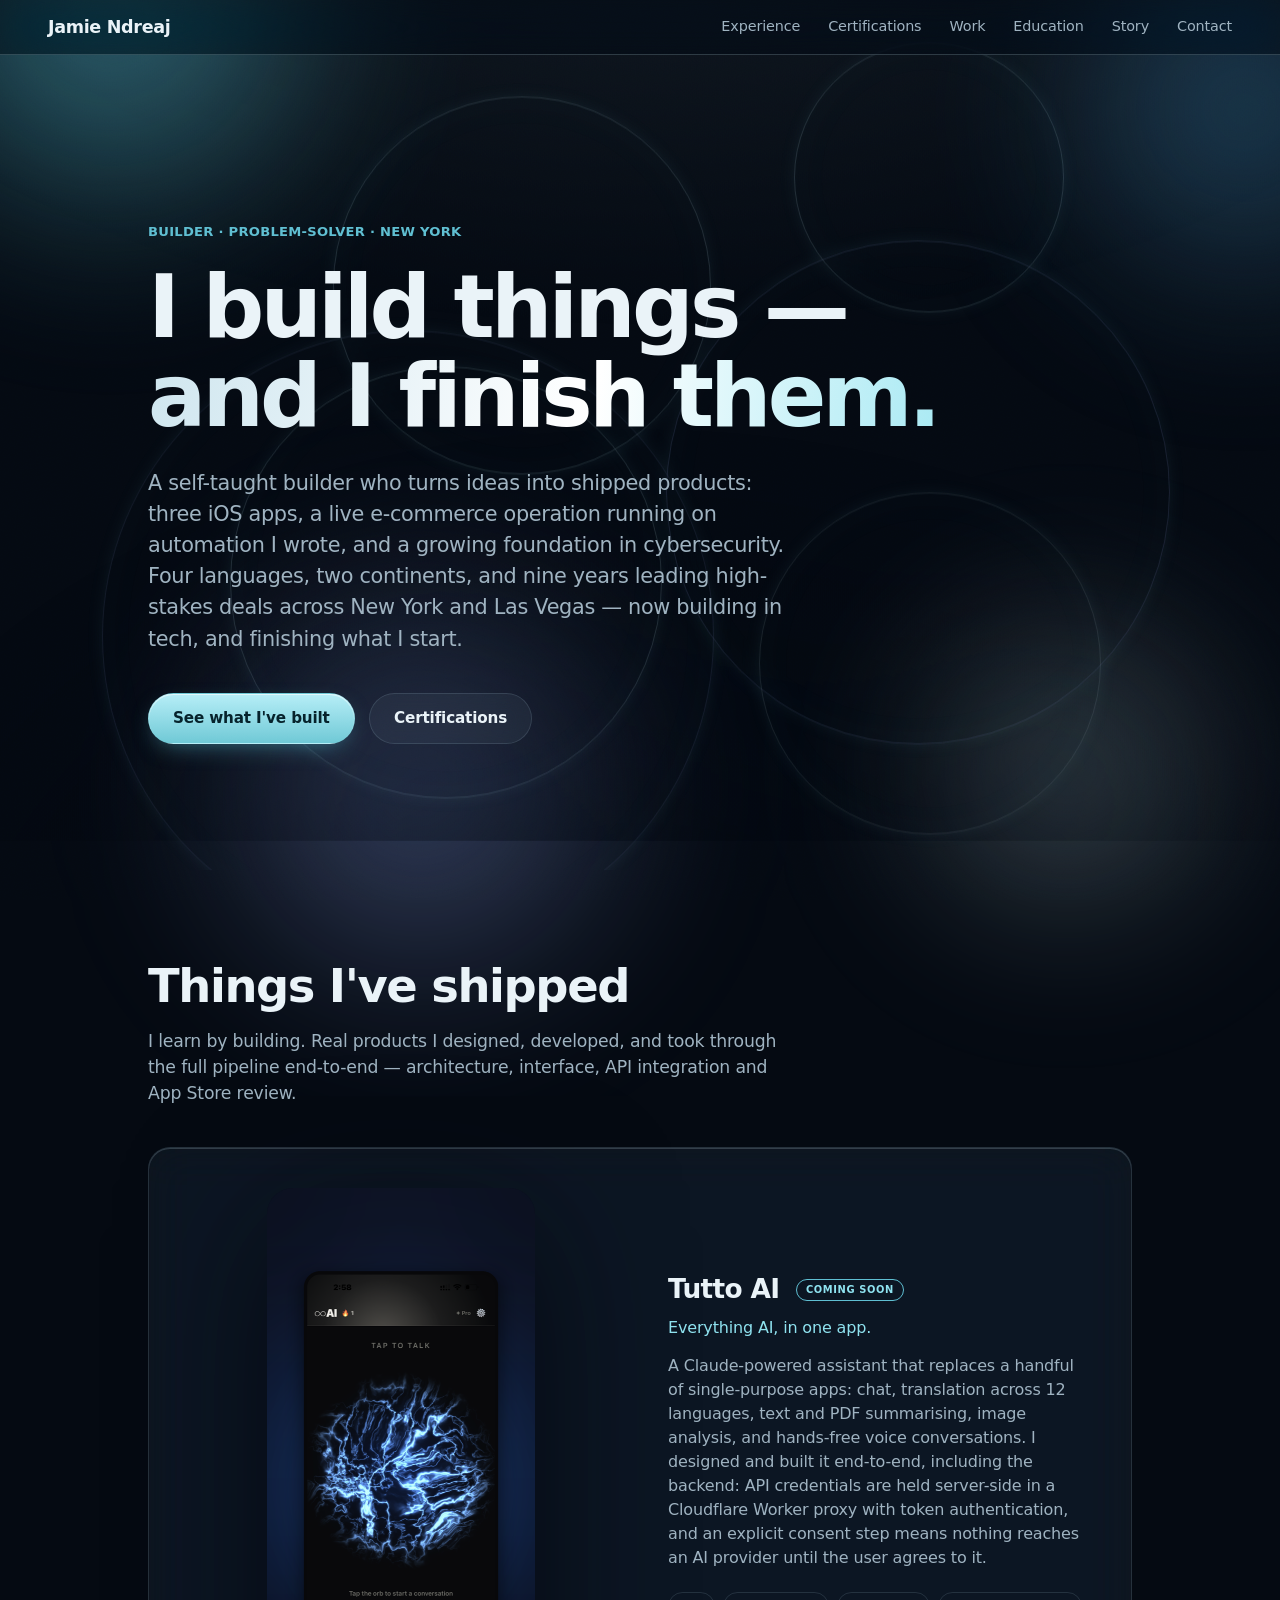
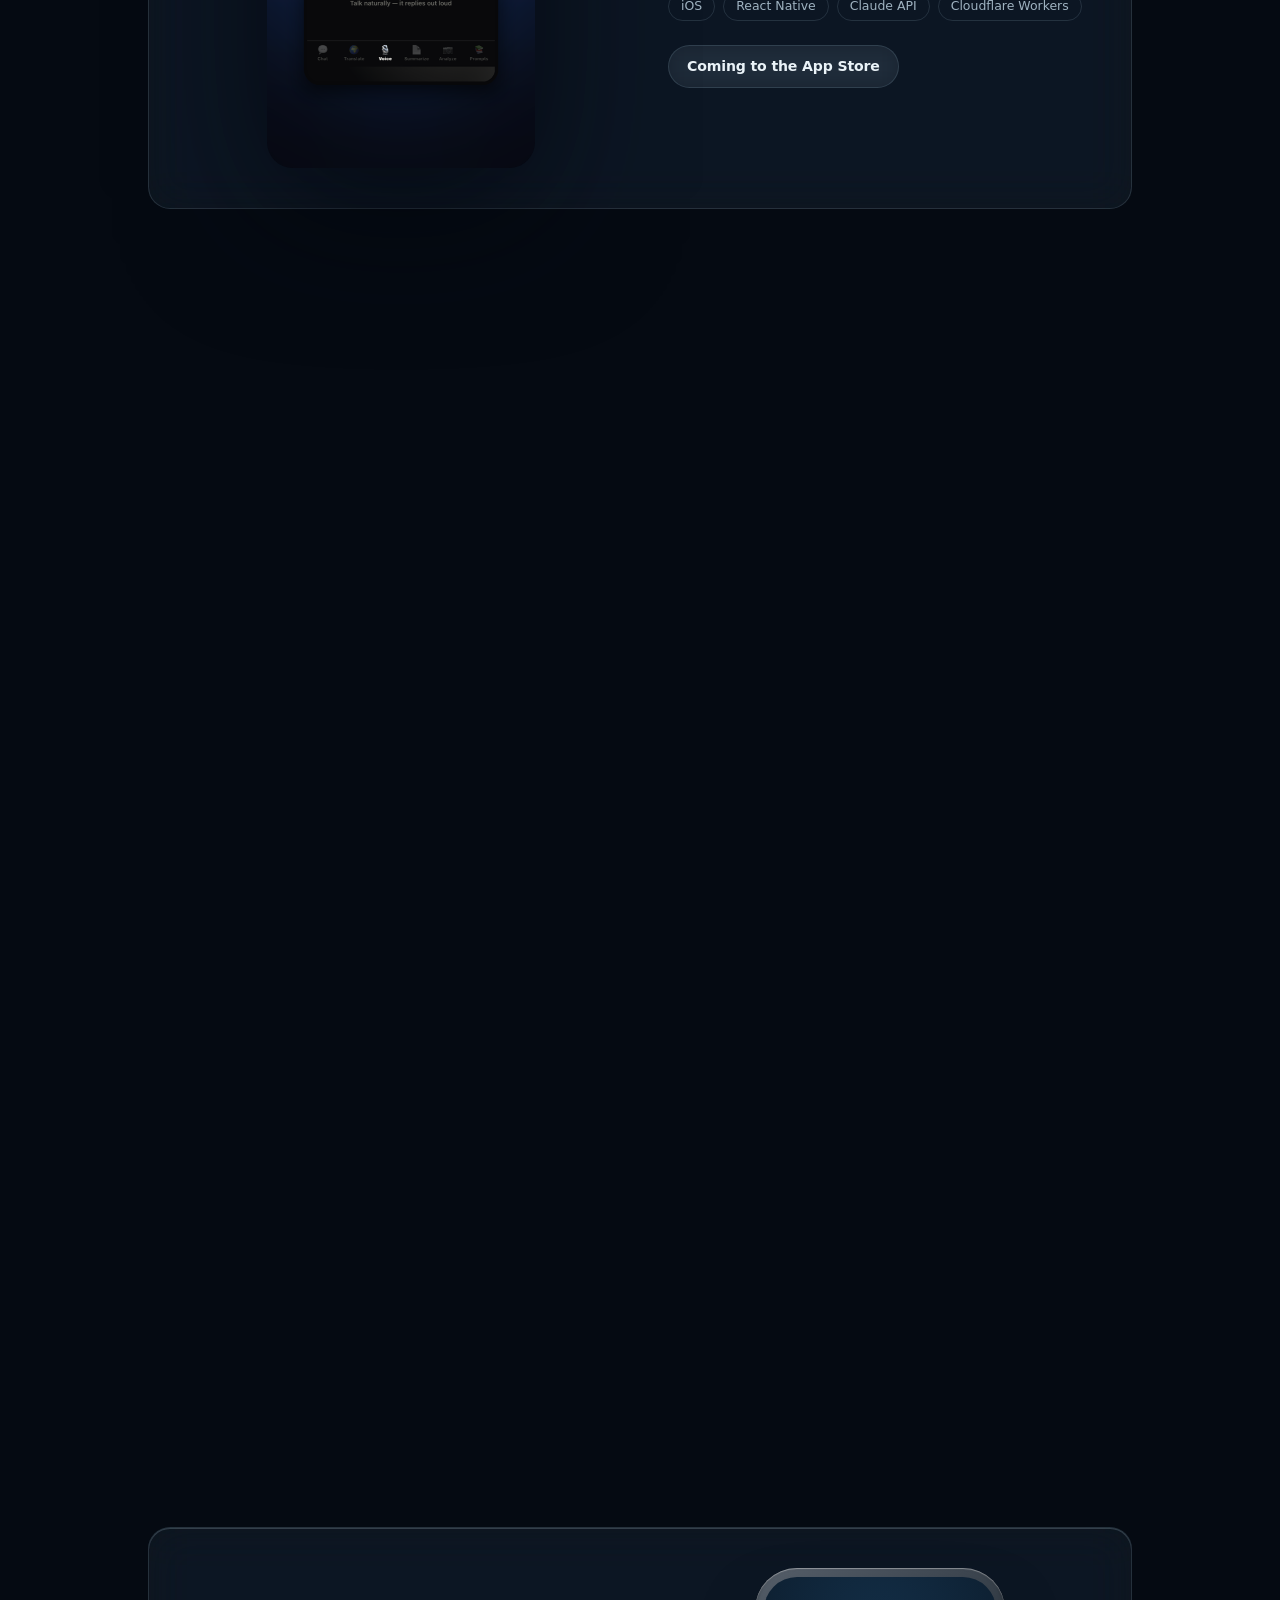
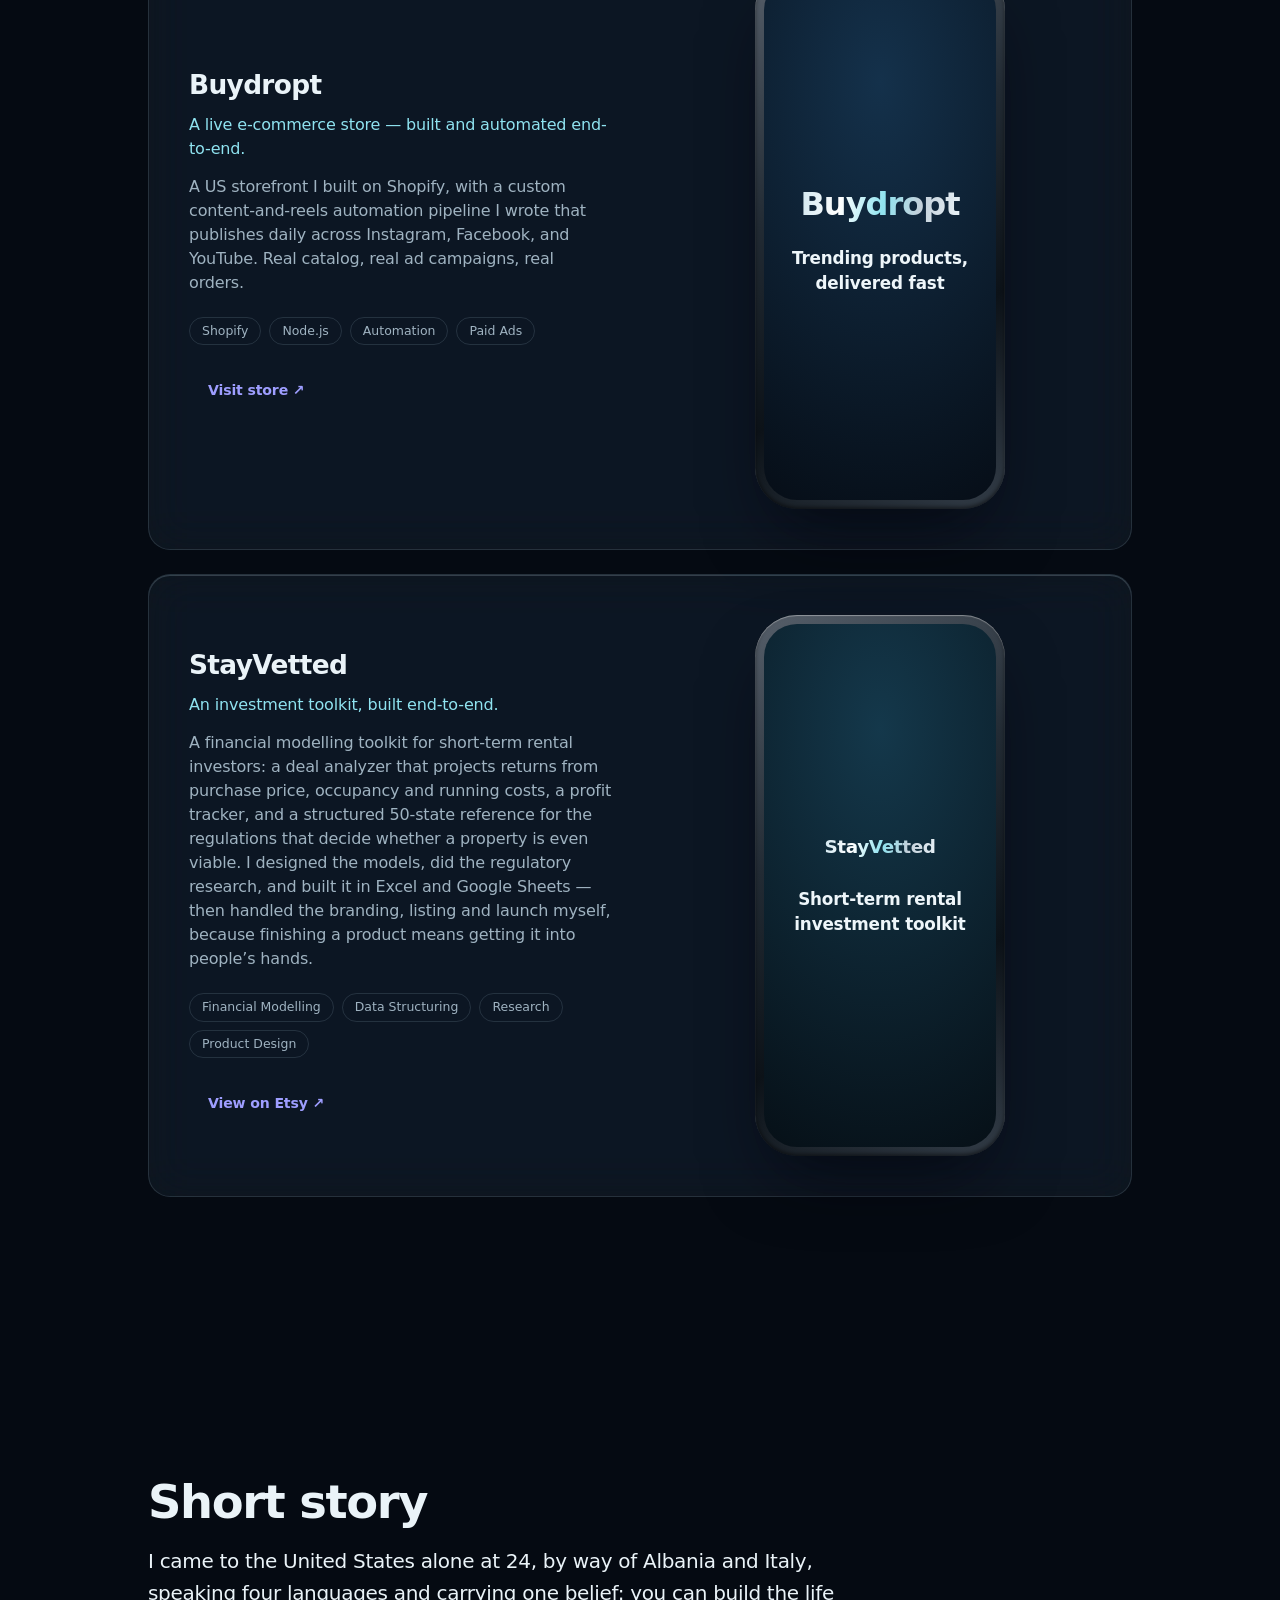
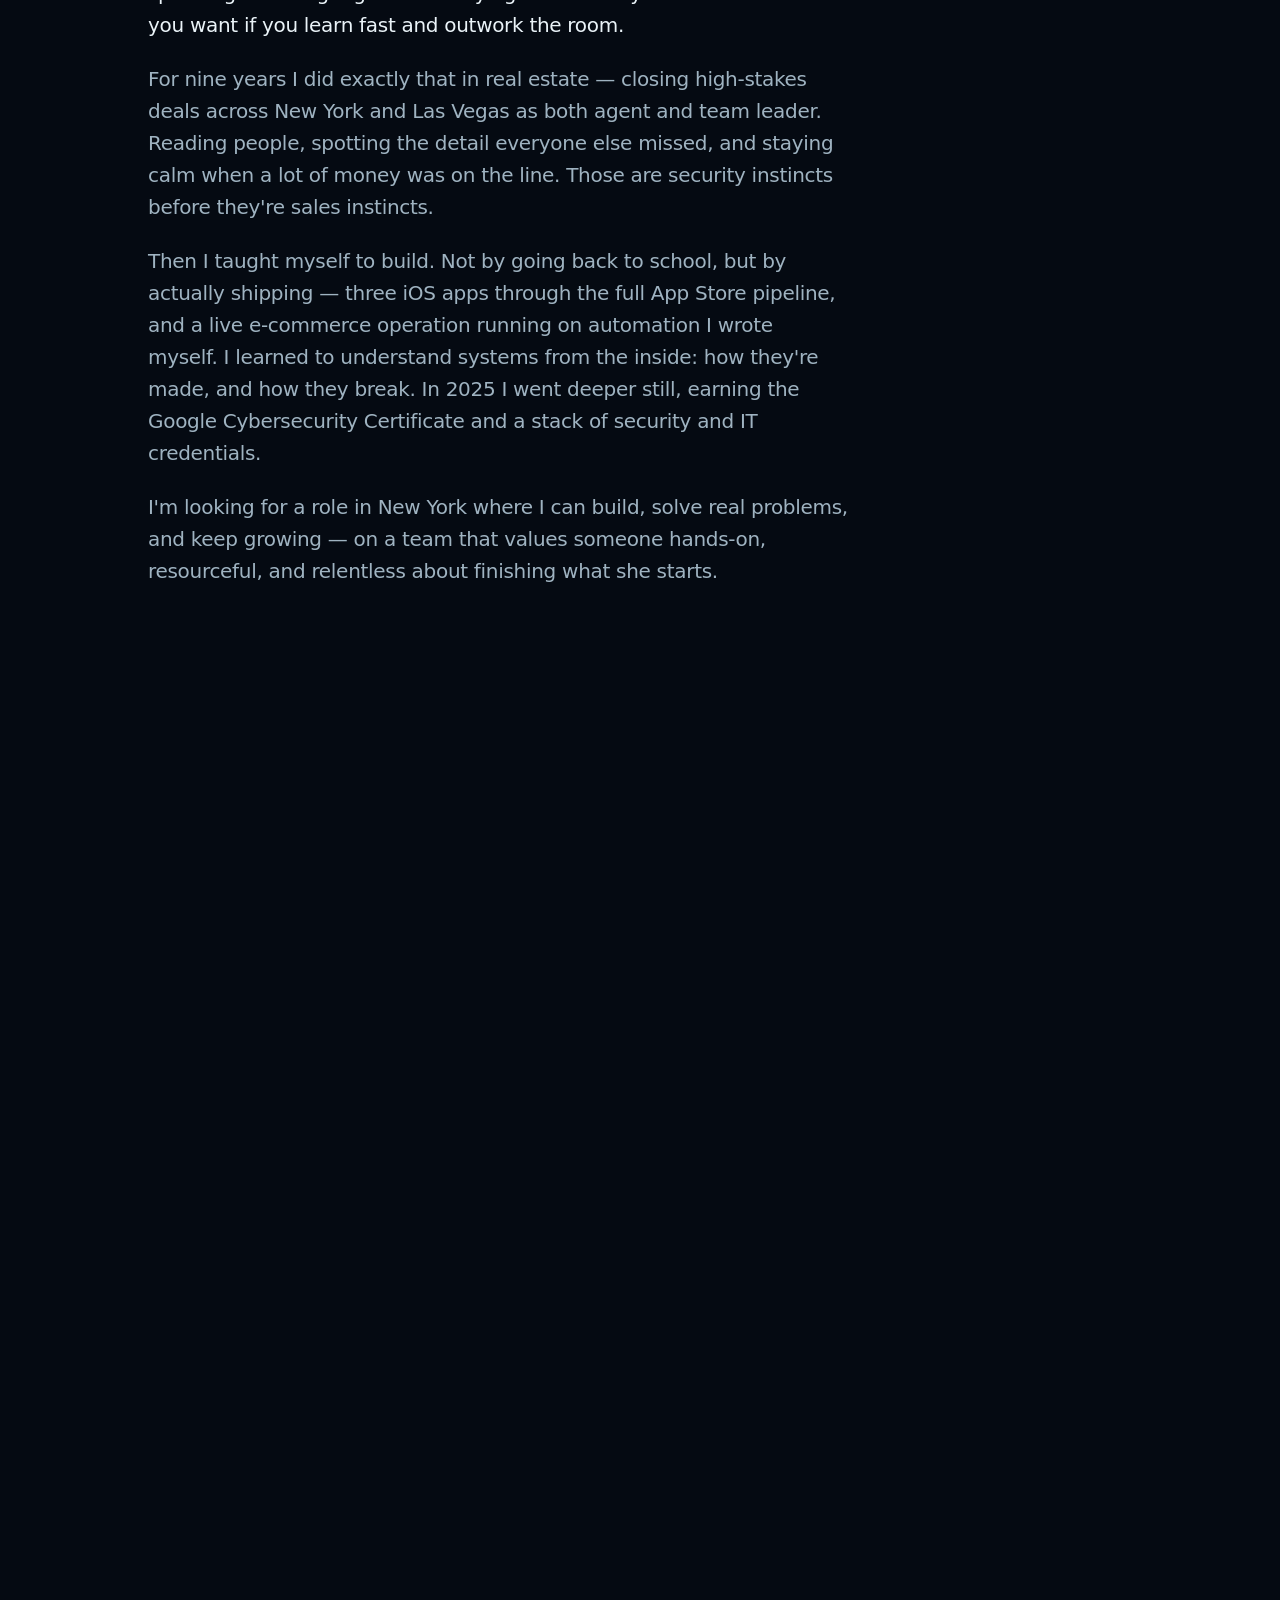
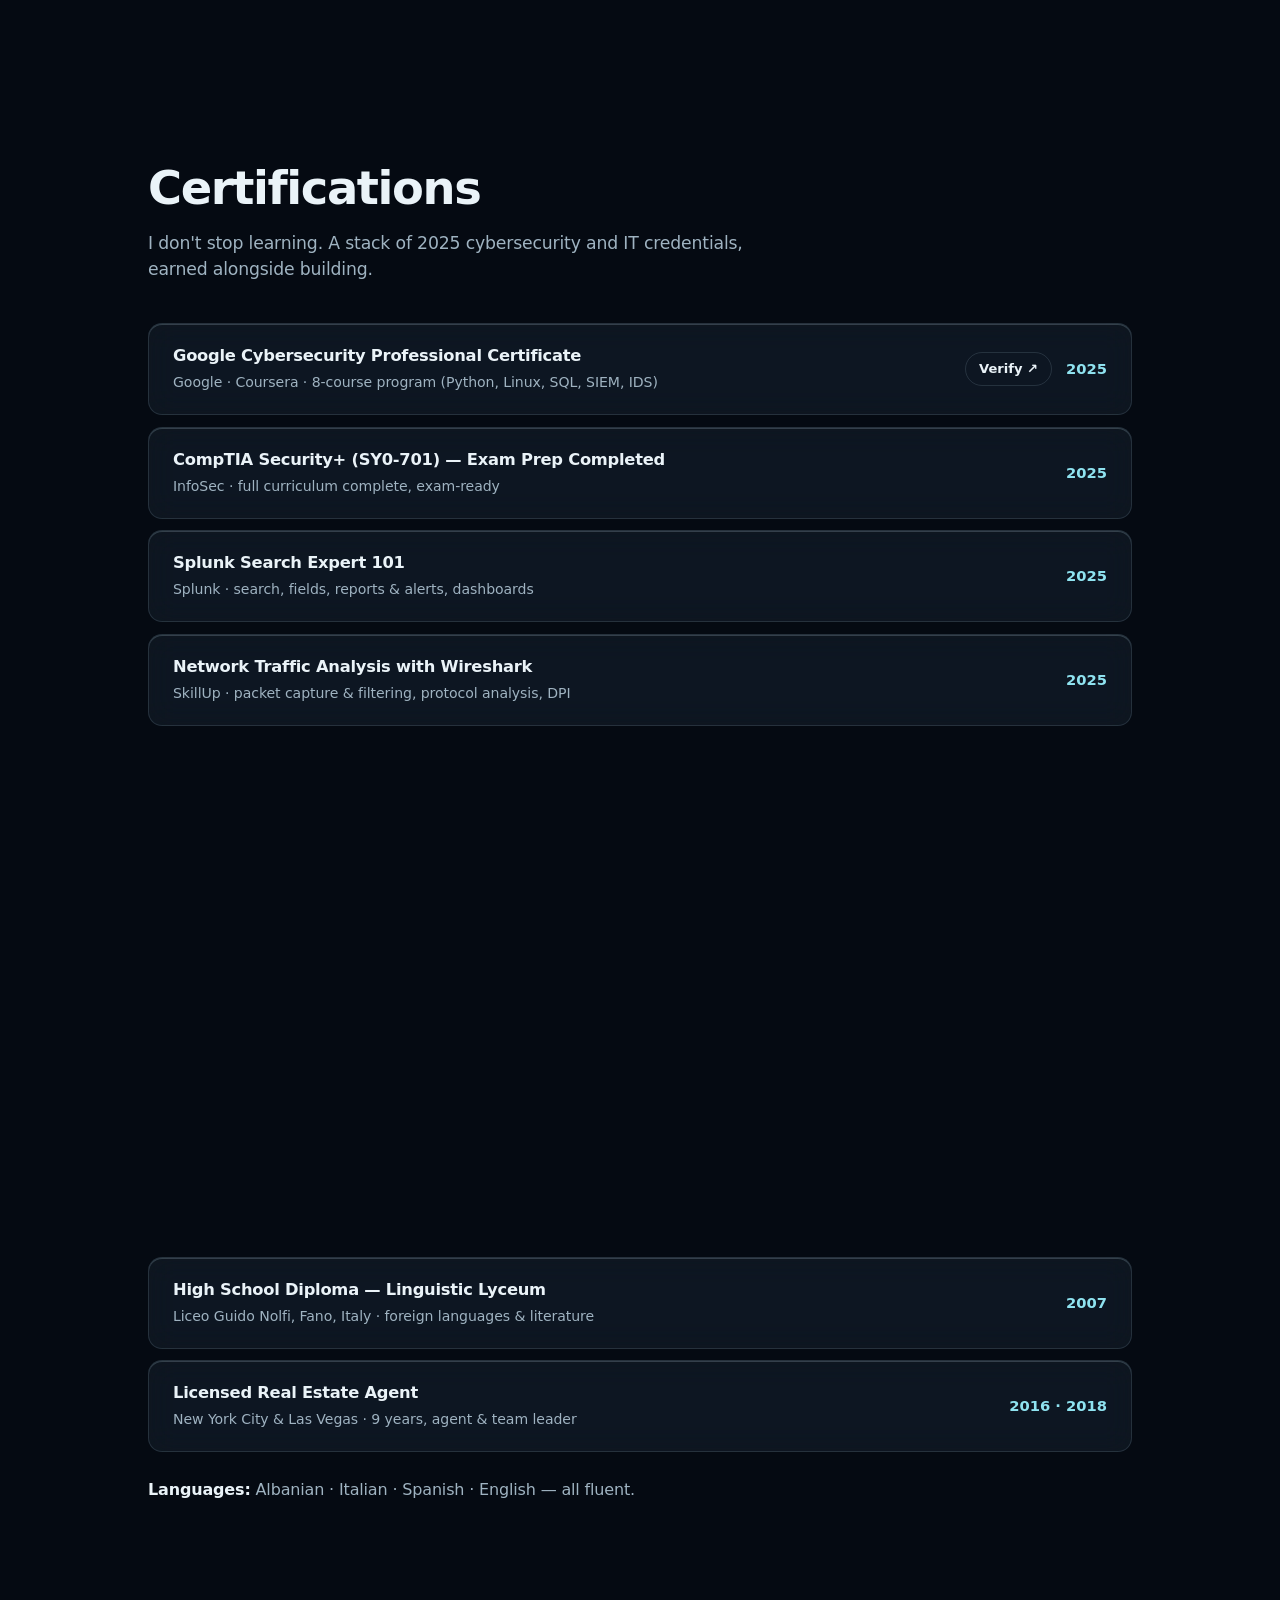
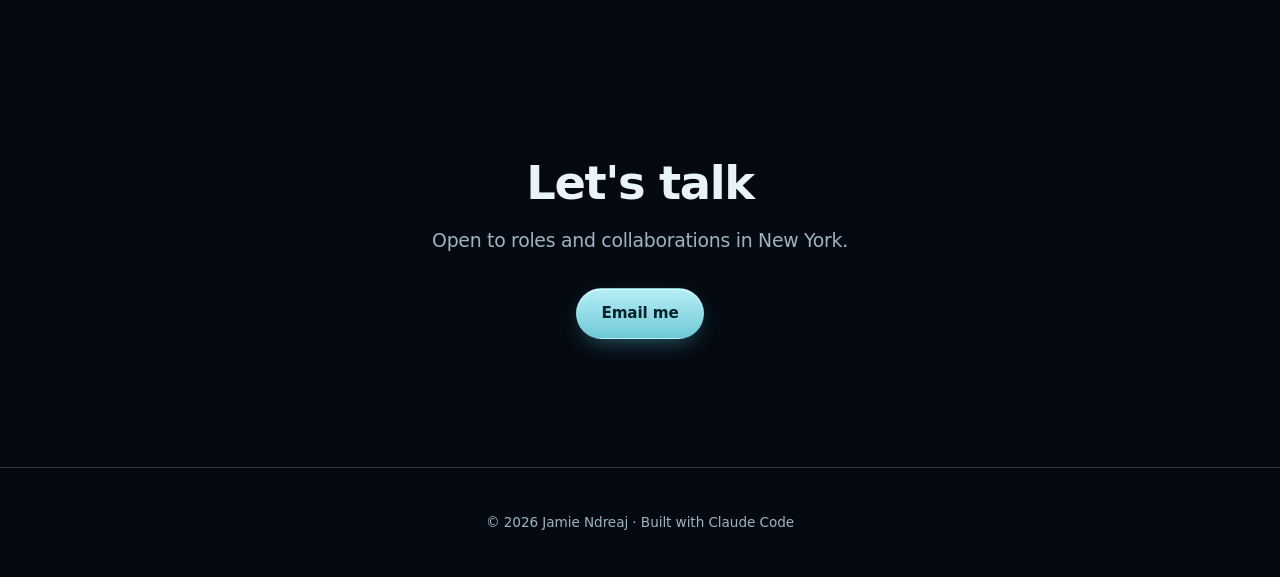
==== index.html @ 3e2723e5 "Reframe Tutto AI around the architecture, not the incident Same system, described by what it does ra" ====
<!DOCTYPE html>
<html lang="en">
<head>
  <meta charset="UTF-8" />
  <meta name="viewport" content="width=device-width, initial-scale=1.0" />
  <title>Jamie Ndreaj — Builder & Problem-Solver</title>
  <meta name="description" content="Self-taught builder who ships. Three iOS apps, a live e-commerce operation on automation I built, and a growing foundation in cybersecurity. Based in New York." />
  <meta name="theme-color" content="#050a12" />
  <link rel="stylesheet" href="styles.css" />
  <script>document.documentElement.classList.add('js');</script>
</head>
<body>
  <!-- ===================== AURORA (liquid background) ===================== -->
  <div class="aurora" aria-hidden="true">
    <span class="blob b1"></span>
    <span class="blob b2"></span>
    <span class="blob b3"></span>
    <span class="blob b4"></span>
  </div>
  <div class="rings" aria-hidden="true">
    <span class="ring r1"></span>
    <span class="ring r2"></span>
    <span class="ring r3"></span>
    <span class="ring r4"></span>
    <span class="ring r5"></span>
    <span class="ring r6"></span>
  </div>
  <div class="waves" aria-hidden="true">
    <div class="wave w-back"></div>
    <div class="wave w-front"></div>
  </div>
  <div class="grain" aria-hidden="true"></div>

  <!-- ===================== NAV ===================== -->
  <header class="nav">
    <a href="#top" class="brand">Jamie Ndreaj</a>
    <nav class="nav-links">
      <a href="#experience">Experience</a>
      <a href="#certs">Certifications</a>
      <a href="#work">Work</a>
      <a href="#education">Education</a>
      <a href="#story">Story</a>
      <a href="#contact">Contact</a>
    </nav>
  </header>

  <!-- ===================== HERO ===================== -->
  <section id="top" class="hero">
    <p class="eyebrow">Builder · Problem-Solver · New York</p>
    <h1>I build things —<br /><span class="accent">and I finish them.</span></h1>
    <p class="lede">
      A self-taught builder who turns ideas into shipped products: three iOS
      apps, a live e-commerce operation running on automation I wrote, and a
      growing foundation in cybersecurity. Four languages, two continents, and
      nine years leading high-stakes deals across New York and Las Vegas —
      now building in tech, and finishing what I start.
    </p>
    <div class="hero-actions">
      <a href="#work" class="btn btn-primary">See what I've built</a>
      <a href="#certs" class="btn btn-ghost">Certifications</a>
    </div>
  </section>

  <!-- ===================== WORK ===================== -->
  <section id="work" class="section">
    <h2 class="section-title">Things I've shipped</h2>
    <p class="section-intro">
      I learn by building. Real products I designed, developed, and took through
      the full pipeline end-to-end — architecture, interface, API integration and
      App Store review.
    </p>



    <!-- ---- Tutto AI (coming soon) ---- -->
    <article class="project">
      <div class="project-media">
        <!-- App Store mockup: already device-framed, so no .phone wrapper. -->
        <img
          class="mockup"
          src="assets/screenshots/tutto-mockup.png"
          alt="Tutto AI voice screen, showing the plasma orb waiting for a question"
          width="1100" height="2380" loading="lazy" decoding="async"
        />
      </div>
      <div class="project-body">
        <h3>Tutto AI <span class="badge">Coming soon</span></h3>
        <p class="project-tagline">Everything AI, in one app.</p>
        <p class="project-desc">
          A Claude-powered assistant that replaces a handful of single-purpose
          apps: chat, translation across 12 languages, text and PDF summarising,
          image analysis, and hands-free voice conversations. I designed and built
          it end-to-end, including the backend: API credentials are held
          server-side in a Cloudflare Worker proxy with token authentication, and
          an explicit consent step means nothing reaches an AI provider until the
          user agrees to it.
        </p>
        <ul class="tags">
          <li>iOS</li><li>React Native</li><li>Claude API</li><li>Cloudflare Workers</li>
        </ul>
        <div class="project-links">
          <span class="btn btn-small btn-ghost" aria-disabled="true">Coming to the App Store</span>
        </div>
      </div>
    </article>
    <!-- ---- NourishMe ---- -->
    <article class="project project-reverse">
      <div class="project-media">
        <div class="phone">
          <div class="phone-screen splash splash-nourish">
            <img class="app-icon" src="assets/screenshots/nourishme-icon.png" alt="NourishMe app icon" />
            <span class="splash-name">NourishMe</span>
          </div>
        </div>
      </div>
      <div class="project-body">
        <h3>NourishMe</h3>
        <p class="project-tagline">Eat well. Stay private.</p>
        <p class="project-desc">
          A nutrition tracker for people who don&rsquo;t want their health data
          sold. Scan a barcode or point the camera at a plate and AI works out
          what you&rsquo;re eating. It goes past calories and macros to
          micronutrients &mdash; fibre, sodium, iron, calcium, magnesium,
          potassium &mdash; with recipes, meal plans, goal planning, trends and
          exportable history, alongside weight, water and Apple Health step
          tracking. Every screen translated into English, Italian and Spanish.
        </p>
        <ul class="tags">
          <li>iOS</li><li>React Native</li><li>Expo</li><li>AI Vision</li><li>Apple Health</li>
        </ul>
        <div class="project-links">
          <a href="https://apps.apple.com/us/app/nourishme-ai-nutrition/id6766461839" target="_blank" rel="noopener" class="btn btn-small">App Store ↗</a>
        </div>
      </div>
    </article>
    <!-- ---- LunaRest ---- -->
    <article class="project">
      <div class="project-media">
        <div class="phone">
          <div class="phone-screen">
            <img src="assets/screenshots/luna-home.png" alt="LunaRest home screen" />
          </div>
        </div>
      </div>
      <div class="project-body">
        <h3>LunaRest</h3>
        <p class="project-tagline">Better sleep, gently guided.</p>
        <p class="project-desc">
          A sleep app for the whole night, not just bedtime. Soundscapes and
          white noise for drifting off, a recorder that captures snoring and
          night sounds so you can hear what actually happened, and breathing and
          wellness tools for winding down. Built and shipped solo, from concept
          to the App Store.
        </p>
        <ul class="tags">
          <li>iOS</li><li>React Native</li><li>Expo</li><li>Audio</li>
        </ul>
        <div class="project-links">
          <a href="https://apps.apple.com/us/app/lunarest/id6769334639" target="_blank" rel="noopener" class="btn btn-small">App Store ↗</a>
        </div>
      </div>
    </article>
    <!-- ---- Buydropt (live store) ---- -->
    <article class="project project-reverse">
      <div class="project-media">
        <div class="phone">
          <div class="phone-screen splash splash-buydropt">
            <span class="wordmark">Buydropt</span>
            <span class="splash-name">Trending products, delivered fast</span>
          </div>
        </div>
      </div>
      <div class="project-body">
        <h3>Buydropt</h3>
        <p class="project-tagline">A live e-commerce store — built and automated end-to-end.</p>
        <p class="project-desc">
          A US storefront I built on Shopify, with a custom content-and-reels
          automation pipeline I wrote that publishes daily across Instagram,
          Facebook, and YouTube. Real catalog, real ad campaigns, real orders.
        </p>
        <ul class="tags">
          <li>Shopify</li><li>Node.js</li><li>Automation</li><li>Paid Ads</li>
        </ul>
        <div class="project-links">
          <a href="https://buydropt.com" target="_blank" rel="noopener" class="btn btn-small">Visit store ↗</a>
        </div>
      </div>
    </article>
    <!-- ---- StayVetted (digital product) ---- -->
    <article class="project project-reverse">
      <div class="project-media">
        <div class="phone">
          <div class="phone-screen splash splash-stayvetted">
            <span class="wordmark">StayVetted</span>
            <span class="splash-name">Short-term rental investment toolkit</span>
          </div>
        </div>
      </div>
      <div class="project-body">
        <h3>StayVetted</h3>
        <p class="project-tagline">An investment toolkit, built end-to-end.</p>
        <p class="project-desc">
          A financial modelling toolkit for short-term rental investors: a deal
          analyzer that projects returns from purchase price, occupancy and
          running costs, a profit tracker, and a structured 50-state reference
          for the regulations that decide whether a property is even viable. I
          designed the models, did the regulatory research, and built it in Excel
          and Google Sheets &mdash; then handled the branding, listing and launch
          myself, because finishing a product means getting it into people&rsquo;s
          hands.
        </p>
        <ul class="tags">
          <li>Financial Modelling</li><li>Data Structuring</li><li>Research</li><li>Product Design</li>
        </ul>
        <div class="project-links">
          <a href="https://www.etsy.com/shop/StayVetted" target="_blank" rel="noopener" class="btn btn-small">View on Etsy ↗</a>
        </div>
      </div>
    </article>
    <!-- ---- end project cards ---- -->
  </section>

  <!-- ===================== STORY ===================== -->
  <section id="story" class="section story">
    <h2 class="section-title">Short story</h2>
    <div class="story-body">
      <p>
        I came to the United States alone at 24, by way of Albania and Italy,
        speaking four languages and carrying one belief: you can build the life
        you want if you learn fast and outwork the room.
      </p>
      <p>
        For nine years I did exactly that in real estate — closing high-stakes
        deals across New York and Las Vegas as both agent and team leader.
        Reading people, spotting the detail everyone else missed, and staying
        calm when a lot of money was on the line. Those are security instincts
        before they're sales instincts.
      </p>
      <p>
        Then I taught myself to build. Not by going back to school, but by
        actually shipping — three iOS apps through the full App Store pipeline,
        and a live e-commerce operation running on automation I wrote myself. I
        learned to understand systems from the inside: how they're made, and how
        they break. In 2025 I went deeper still, earning the Google Cybersecurity
        Certificate and a stack of security and IT credentials.
      </p>
      <p>
        I'm looking for a role in New York where I can build, solve real
        problems, and keep growing — on a team that values someone hands-on,
        resourceful, and relentless about finishing what she starts.
      </p>
    </div>
  </section>

  <!-- ===================== CERTIFICATIONS ===================== -->
  <!-- ===================== EXPERIENCE ===================== -->
  <section id="experience" class="section">
    <h2 class="section-title">Experience</h2>
    <p class="section-intro">
      My first role inside a software company &mdash; and the first time I saw a
      production system from the customer&rsquo;s side.
    </p>
    <article class="project">
      <div class="project-body" style="grid-column: 1 / -1;">
        <h3>Dogma Systems <span class="badge">Internship</span></h3>
        <p class="project-tagline">Software Support Intern &middot; December 2025 &ndash; May 2026 &middot; Italy</p>
        <p class="project-desc">
          Six months at a software company building fleet management systems for
          car rental businesses. I worked incoming tickets from the clients
          running it, resolving issues in real time: reading production logs to trace why something had failed, diagnosing
          errors live while a customer was blocked, and writing SQL against
          PostgreSQL to investigate problems and import data. I sat between the engineering team and the
          clients, handling issue tracking, sprint coordination and bug reporting
          in Jira. Ticket queues, Slack, bug reports &mdash; the ordinary machinery of a
          working engineering team. It was
          my first time inside a production system with real customers depending
          on it, and the clearest lesson was the distance between how software is
          designed and how people actually use it. I used Claude daily throughout,
          to move faster and to reason through problems I hadn&rsquo;t met before.
          Written reference from the CEO available on request.
        </p>
        <ul class="tags">
          <li>PostgreSQL</li><li>SQL</li><li>Log Analysis</li><li>Ticketing</li><li>Agile / Sprints</li><li>Jira</li><li>Slack</li><li>Production Support</li>
        </ul>
      </div>
    </article>
  </section>

  <section id="certs" class="section">
    <h2 class="section-title">Certifications</h2>
    <p class="section-intro">I don't stop learning. A stack of 2025 cybersecurity and IT credentials, earned alongside building.</p>
    <ul class="cert-list">
      <li class="cert">
        <div class="cert-main">
          <span class="cert-name">Google Cybersecurity Professional Certificate</span>
          <span class="cert-issuer">Google · Coursera · 8-course program (Python, Linux, SQL, SIEM, IDS)</span>
        </div>
        <div class="cert-meta">
          <a class="cert-verify" href="https://coursera.org/verify/professional-cert/4X8EIUP3CHTA" target="_blank" rel="noopener">Verify ↗</a>
          <span class="cert-year">2025</span>
        </div>
      </li>
      <li class="cert">
        <div class="cert-main">
          <span class="cert-name">CompTIA Security+ (SY0-701) — Exam Prep Completed</span>
          <span class="cert-issuer">InfoSec · full curriculum complete, exam-ready</span>
        </div>
        <div class="cert-meta"><span class="cert-year">2025</span></div>
      </li>
      <li class="cert">
        <div class="cert-main">
          <span class="cert-name">Splunk Search Expert 101</span>
          <span class="cert-issuer">Splunk · search, fields, reports &amp; alerts, dashboards</span>
        </div>
        <div class="cert-meta"><span class="cert-year">2025</span></div>
      </li>
      <li class="cert">
        <div class="cert-main">
          <span class="cert-name">Network Traffic Analysis with Wireshark</span>
          <span class="cert-issuer">SkillUp · packet capture &amp; filtering, protocol analysis, DPI</span>
        </div>
        <div class="cert-meta"><span class="cert-year">2025</span></div>
      </li>
      <li class="cert">
        <div class="cert-main">
          <span class="cert-name">Google IT Support Foundations</span>
          <span class="cert-issuer">Google · hardware, OS, networking, troubleshooting</span>
        </div>
        <div class="cert-meta"><span class="cert-year">2025</span></div>
      </li>
    </ul>

  </section>

  <!-- ===================== EDUCATION & BACKGROUND ===================== -->
  <section id="education" class="section">
    <h2 class="section-title">Education &amp; background</h2>
    <ul class="cert-list">
      <li class="cert">
        <div class="cert-main">
          <span class="cert-name">Foreign Languages &amp; Literature</span>
          <span class="cert-issuer">Alma Mater Studiorum — University of Bologna, Italy</span>
        </div>
        <div class="cert-meta"><span class="cert-year">2010–2011</span></div>
      </li>
      <li class="cert">
        <div class="cert-main">
          <span class="cert-name">High School Diploma — Linguistic Lyceum</span>
          <span class="cert-issuer">Liceo Guido Nolfi, Fano, Italy · foreign languages &amp; literature</span>
        </div>
        <div class="cert-meta"><span class="cert-year">2007</span></div>
      </li>
      <li class="cert">
        <div class="cert-main">
          <span class="cert-name">Licensed Real Estate Agent</span>
          <span class="cert-issuer">New York City &amp; Las Vegas · 9 years, agent &amp; team leader</span>
        </div>
        <div class="cert-meta"><span class="cert-year">2016 · 2018</span></div>
      </li>
    </ul>
    <p class="langs"><strong>Languages:</strong> Albanian · Italian · Spanish · English — all fluent.</p>
  </section>

  <!-- ===================== CONTACT ===================== -->
  <section id="contact" class="section contact">
    <h2 class="section-title">Let's talk</h2>
    <p class="contact-lede">Open to roles and collaborations in New York.</p>
    <div class="contact-links">
      <a href="mailto:xhemindreaj@gmail.com" class="btn btn-primary">Email me</a>
    </div>
  </section>

  <footer class="footer">
    <p>© <span id="year"></span> Jamie Ndreaj · Built with Claude Code</p>
  </footer>


  <script>
    document.getElementById('year').textContent = new Date().getFullYear();

    // ---- Fluid scroll reveal (Apple-style: rise + fade, staggered) ----
    (function () {
      var reduce = window.matchMedia('(prefers-reduced-motion: reduce)').matches;

      // Elements that rise into view. Grouped so siblings stagger together.
      var groups = [
        ['.hero > *'],
        ['.section-title', '.section-intro', '.subhead'],
        ['.project'],
        ['.cert'],
        ['.langs'],
        ['.story-body p'],
        ['.contact-lede', '.contact-links'],
      ];

      var items = [];
      groups.forEach(function (selectors) {
        selectors.forEach(function (sel) {
          document.querySelectorAll(sel).forEach(function (el) {
            el.classList.add('reveal');
            items.push(el);
          });
        });
      });

      if (reduce || !('IntersectionObserver' in window)) {
        items.forEach(function (el) { el.classList.add('is-visible'); });
        return;
      }

      var io = new IntersectionObserver(function (entries, obs) {
        // Stagger reveals that land in the same frame.
        var revealing = entries.filter(function (e) { return e.isIntersecting; });
        revealing.forEach(function (entry, i) {
          var el = entry.target;
          var delay = Math.min(i * 60, 240); // cap the stagger so it never drags
          el.style.transitionDelay = delay + 'ms';
          el.classList.add('is-visible');
          obs.unobserve(el);
          // once the reveal is done: clear the delay (so hover stays snappy)
          // and release will-change (frees compositor memory)
          setTimeout(function () {
            el.style.transitionDelay = '';
            el.style.willChange = 'auto';
          }, delay + 750);
        });
      }, { threshold: 0.12, rootMargin: '0px 0px -8% 0px' });

      items.forEach(function (el) { io.observe(el); });
    })();

    // ---- Living background: pointer + scroll parallax (spring-eased) ----
    (function () {
      if (window.matchMedia('(prefers-reduced-motion: reduce)').matches) return;
      if (!window.matchMedia('(hover: hover) and (pointer: fine)').matches) return;
      var aurora = document.querySelector('.aurora');
      var rings = document.querySelector('.rings');
      if (!aurora) return;
      var tx = 0, ty = 0, cx = 0, cy = 0, sy = 0, csy = 0;
      window.addEventListener('pointermove', function (e) {
        tx = (e.clientX / window.innerWidth - 0.5);
        ty = (e.clientY / window.innerHeight - 0.5);
      }, { passive: true });
      window.addEventListener('scroll', function () { sy = window.scrollY; }, { passive: true });
      (function loop() {
        cx += (tx - cx) * 0.05;           // lerp toward target = spring feel
        cy += (ty - cy) * 0.05;
        csy += (sy - csy) * 0.08;
        // aurora drifts a little with the cursor and floats up as you scroll
        aurora.style.transform = 'translate3d(' + (cx * 26) + 'px,' + (cy * 26 - csy * 0.04) + 'px,0)';
        if (rings) rings.style.transform = 'translate3d(' + (cx * -40) + 'px,' + (cy * -40 - csy * 0.02) + 'px,0)';
        requestAnimationFrame(loop);
      })();
    })();

    // ---- Specular highlight tracking on glass cards ----
    (function () {
      if (!window.matchMedia('(hover: hover) and (pointer: fine)').matches) return;
      document.querySelectorAll('.project').forEach(function (card) {
        card.addEventListener('pointermove', function (e) {
          var r = card.getBoundingClientRect();
          card.style.setProperty('--mx', (e.clientX - r.left) + 'px');
          card.style.setProperty('--my', (e.clientY - r.top) + 'px');
        });
      });
    })();

    // ---- Magnetic primary button ----
    (function () {
      if (window.matchMedia('(prefers-reduced-motion: reduce)').matches) return;
      if (!window.matchMedia('(hover: hover) and (pointer: fine)').matches) return;
      document.querySelectorAll('.btn-primary').forEach(function (btn) {
        btn.addEventListener('pointermove', function (e) {
          var r = btn.getBoundingClientRect();
          var mx = e.clientX - (r.left + r.width / 2);
          var my = e.clientY - (r.top + r.height / 2);
          btn.style.transform = 'translate(' + (mx * 0.25) + 'px,' + (my * 0.35) + 'px)';
        });
        btn.addEventListener('pointerleave', function () { btn.style.transform = ''; });
      });
    })();
  </script>
</body>
</html>
---- styles.css ----
/* ============================================================
   Jamie Ndreaj — Portfolio
   Liquid-glass · icy · metallic. Drifting aurora behind frosted
   glass, metallic type, fluid motion. Only transform/opacity
   animate. No build step. Edit freely.
   ============================================================ */

:root {
  color-scheme: dark;
  /* palette — dark (default) : deep ink-teal water */
  --bg: #050a12;
  --bg-2: #0a1521;
  --card: rgba(180, 220, 235, 0.06);
  --card-hover: rgba(180, 220, 235, 0.1);
  --text: #eaf3f8;            /* cool near-white */
  --text-dim: #9fb3c1;        /* cool gray */
  --accent: #8fe3f0;          /* icy cyan */
  --accent-2: #5fbfd2;        /* deeper aqua */
  --iris: #9fb8ff;            /* iridescent violet hint */
  --border: rgba(180, 220, 235, 0.14);
  --hairline: rgba(200, 232, 242, 0.2);
  --shadow: 0 24px 70px -24px rgba(0, 8, 16, 0.85);
  --glass-blur: 22px;

  /* motion + intensity knobs for the aurora */
  --speed: 1;               /* motion speed multiplier (higher = faster) */
  --aurora-opacity: 1;      /* overall intensity of the liquid background */
  --blob-blur: 70px;        /* softness of the orbs */
  --violet-strength: 0.9;   /* how present the iridescent violet orb is */
  --wave-opacity: 0.5;      /* strength of the optional wave layer */

  /* metallic sheen for type */
  --metal: linear-gradient(100deg, #cfe6ef 0%, #ffffff 26%, #8fe3f0 52%, #c3d0da 74%, #eaf3f8 100%);

  /* aurora blob colors */
  --a1: rgba(90, 210, 232, 0.55);   /* cyan */
  --a2: rgba(70, 150, 200, 0.45);   /* steel blue */
  --a3: rgba(150, 175, 255, 0.4);   /* violet */
  --a4: rgba(190, 225, 235, 0.35);  /* silver-ice */

  /* motion */
  --ease-out: cubic-bezier(0.23, 1, 0.32, 1);
  --ease-in-out: cubic-bezier(0.77, 0, 0.175, 1);

  --radius: 22px;
  --radius-sm: 14px;
  --max: 1080px;
}

* { box-sizing: border-box; margin: 0; padding: 0; }

html { scroll-behavior: smooth; background: var(--bg); }

body {
  font-family: -apple-system, BlinkMacSystemFont, "SF Pro Display", "SF Pro Text",
    system-ui, "Segoe UI", sans-serif;
  background: transparent;      /* let the aurora show through */
  color: var(--text);
  line-height: 1.5;
  -webkit-font-smoothing: antialiased;
  text-rendering: optimizeLegibility;
  overflow-x: hidden;
}

img { max-width: 100%; display: block; }

/* ============================================================
   AURORA — the drifting liquid background
   ============================================================ */
.aurora {
  position: fixed;
  inset: -20vmax;             /* overscan so blurred blobs never show an edge */
  z-index: -2;
  overflow: hidden;
  pointer-events: none;
  opacity: var(--aurora-opacity);
  transition: opacity 0.4s var(--ease-out);
}
.aurora::after {
  /* subtle vignette + top sheen keeps foreground text legible */
  content: "";
  position: absolute;
  inset: 20vmax;
  background:
    radial-gradient(120% 90% at 50% -10%, rgba(200, 240, 250, 0.08), transparent 60%),
    radial-gradient(120% 120% at 50% 120%, rgba(0, 6, 14, 0.5), transparent 55%);
  z-index: 1;
}
.blob {
  position: absolute;
  border-radius: 50%;
  filter: blur(var(--blob-blur));
  opacity: 0.9;
  will-change: transform;
  mix-blend-mode: screen;      /* colors add like light through water */
  animation-timing-function: var(--ease-in-out);
  animation-iteration-count: infinite;
  animation-direction: alternate;
  animation-duration: calc(var(--dur) / var(--speed));
}
.b1 { --dur: 26s; width: 46vmax; height: 46vmax; left: 4%;  top: 2%;  background: radial-gradient(circle, var(--a1), transparent 68%); animation-name: drift1; }
.b2 { --dur: 32s; width: 40vmax; height: 40vmax; right: 2%; top: 12%; background: radial-gradient(circle, var(--a2), transparent 66%); animation-name: drift2; }
.b3 { --dur: 38s; width: 44vmax; height: 44vmax; left: 22%; bottom: 2%; background: radial-gradient(circle, var(--a3), transparent 68%); opacity: var(--violet-strength); animation-name: drift3; }
.b4 { --dur: 30s; width: 34vmax; height: 34vmax; right: 14%; bottom: 8%; background: radial-gradient(circle, var(--a4), transparent 66%); animation-name: drift4; }

/* ---------- OPTIONAL WAVE LAYER (liquid horizon) ---------- */
.waves { position: fixed; left: 0; right: 0; bottom: 0; height: 42vh; z-index: -1; pointer-events: none; display: none; }
body.show-waves .waves { display: block; }
.wave {
  position: absolute;
  left: 0; bottom: 0;
  width: 200%;
  height: 100%;
  background-repeat: repeat-x;
  background-position: 0 bottom;
  background-size: 50% 100%;
  will-change: transform;
  animation-timing-function: linear;
  animation-iteration-count: infinite;
  animation-name: waveMove;
}
.w-back {
  opacity: calc(var(--wave-opacity) * 0.6);
  background-image: url("data:image/svg+xml,%3Csvg xmlns='http://www.w3.org/2000/svg' viewBox='0 0 720 200' preserveAspectRatio='none'%3E%3Cpath d='M0,80 C120,130 240,30 360,80 C480,130 600,30 720,80 L720,200 L0,200 Z' fill='%235fbfd2' fill-opacity='0.5'/%3E%3C/svg%3E");
  animation-duration: calc(24s / var(--speed));
}
.w-front {
  opacity: var(--wave-opacity);
  background-image: url("data:image/svg+xml,%3Csvg xmlns='http://www.w3.org/2000/svg' viewBox='0 0 720 200' preserveAspectRatio='none'%3E%3Cpath d='M0,110 C150,60 300,150 450,110 C600,70 660,120 720,110 L720,200 L0,200 Z' fill='%238fe3f0' fill-opacity='0.55'/%3E%3C/svg%3E");
  animation-duration: calc(16s / var(--speed));
}
@keyframes waveMove { from { transform: translateX(0); } to { transform: translateX(-50%); } }

/* ---------- FILM GRAIN (premium depth, kills banding) ---------- */
.grain {
  position: fixed;
  inset: 0;
  z-index: 50;
  pointer-events: none;
  opacity: 0.06;
  mix-blend-mode: soft-light;
  background-image: url("data:image/svg+xml,%3Csvg xmlns='http://www.w3.org/2000/svg' width='140' height='140'%3E%3Cfilter id='n'%3E%3CfeTurbulence type='fractalNoise' baseFrequency='0.85' numOctaves='2' stitchTiles='stitch'/%3E%3C/filter%3E%3Crect width='140' height='140' filter='url(%23n)'/%3E%3C/svg%3E");
}

/* ---------- GEOMETRIC RINGS (thin metallic circles that clash) ---------- */
.rings {
  position: fixed;
  inset: 0;
  z-index: -1;
  pointer-events: none;
  overflow: hidden;
  opacity: var(--rings-opacity, 0.55);
}
.ring {
  position: absolute;
  border-radius: 50%;
  border: 1.5px solid rgba(184, 228, 242, 0.28);
  box-shadow: inset 0 0 50px rgba(143, 227, 240, 0.05), 0 0 24px -8px rgba(143, 227, 240, 0.25);
  will-change: transform;
  animation-timing-function: var(--ease-in-out);
  animation-iteration-count: infinite;
  animation-direction: alternate;
  animation-duration: calc(var(--dur) / var(--speed));
}
.r1 { --dur: 34s; width: 42vmin; height: 42vmin; top: 14%;  left: 26%; animation-name: drift1; }
.r2 { --dur: 44s; width: 56vmin; height: 56vmin; top: 30%;  left: 52%; animation-name: drift2; border-color: rgba(159, 184, 255, 0.24); }
.r3 { --dur: 52s; width: 30vmin; height: 30vmin; top: 8%;   left: 62%; animation-name: drift3; }
.r4 { --dur: 40s; width: 48vmin; height: 48vmin; bottom: 8%; left: 18%; animation-name: drift4; }
.r5 { --dur: 60s; width: 38vmin; height: 38vmin; bottom: 4%; right: 14%; animation-name: drift2; border-color: rgba(200, 232, 242, 0.2); }
.r6 { --dur: 48s; width: 68vmin; height: 68vmin; top: 40%;  left: 8%;  animation-name: drift3; border-color: rgba(159, 184, 255, 0.18); }

@keyframes drift1 { from { transform: translate3d(0,0,0) scale(1); } to { transform: translate3d(14vmax, 10vmax, 0) scale(1.18); } }
@keyframes drift2 { from { transform: translate3d(0,0,0) scale(1.1); } to { transform: translate3d(-12vmax, 14vmax, 0) scale(0.92); } }
@keyframes drift3 { from { transform: translate3d(0,0,0) scale(1); } to { transform: translate3d(10vmax, -12vmax, 0) scale(1.2); } }
@keyframes drift4 { from { transform: translate3d(0,0,0) scale(0.95); } to { transform: translate3d(-14vmax, -8vmax, 0) scale(1.15); } }

/* ---------- SCROLL REVEAL ---------- */
.js .reveal {
  opacity: 0;
  transform: translateY(18px);
  transition: opacity 0.7s var(--ease-out), transform 0.7s var(--ease-out);
  will-change: transform, opacity;
}
.js .reveal.is-visible { opacity: 1; transform: none; }

/* ---------- NAV (translucent chrome) ---------- */
.nav {
  position: sticky;
  top: 0;
  z-index: 20;
  display: flex;
  align-items: center;
  justify-content: space-between;
  padding: 14px clamp(20px, 5vw, 48px);
  background: color-mix(in srgb, var(--bg) 55%, transparent);
  backdrop-filter: blur(var(--glass-blur)) saturate(180%);
  -webkit-backdrop-filter: blur(var(--glass-blur)) saturate(180%);
  border-bottom: 1px solid var(--hairline);
}
.brand {
  font-size: 1.1rem;
  font-weight: 600;
  letter-spacing: -0.02em;
  color: var(--text);
  text-decoration: none;
}
.nav-links { display: flex; gap: clamp(14px, 2.5vw, 28px); }
.nav-links a {
  color: var(--text-dim);
  text-decoration: none;
  font-size: 0.9rem;
  font-weight: 500;
  letter-spacing: -0.01em;
  transition: color 0.2s var(--ease-out);
}
.nav-links a:hover { color: var(--text); }

/* ---------- LAYOUT ---------- */
.section {
  max-width: var(--max);
  margin: 0 auto;
  padding: clamp(64px, 10vw, 128px) clamp(20px, 5vw, 48px);
}
.section-title {
  font-size: clamp(1.9rem, 4vw, 2.9rem);
  font-weight: 600;
  letter-spacing: -0.03em;
  line-height: 1.08;
  margin-bottom: 18px;
}
.section-intro {
  max-width: 640px;
  color: var(--text-dim);
  font-size: 1.08rem;
  letter-spacing: -0.01em;
  margin-bottom: 40px;
}
.subhead {
  font-size: 1.25rem;
  font-weight: 600;
  letter-spacing: -0.02em;
  margin: 44px 0 18px;
  color: var(--text-dim);
}

/* ---------- HERO ---------- */
.hero {
  max-width: var(--max);
  margin: 0 auto;
  padding: clamp(80px, 13vw, 168px) clamp(20px, 5vw, 48px) clamp(48px, 7vw, 90px);
}
.eyebrow {
  color: var(--accent-2);
  font-weight: 600;
  font-size: 0.82rem;
  letter-spacing: 0.02em;
  text-transform: uppercase;
  margin-bottom: 22px;
}
.hero h1 {
  font-weight: 700;
  font-size: clamp(2.9rem, 8.5vw, 5.4rem);
  line-height: 1.02;
  letter-spacing: -0.045em;
  margin-bottom: 28px;
}
/* metallic, faintly shimmering headline accent */
.hero h1 .accent {
  background: var(--metal);
  background-size: 220% 100%;
  -webkit-background-clip: text;
  background-clip: text;
  color: transparent;
  animation: sheen 8s linear infinite;
}
@keyframes sheen {
  0% { background-position: 0% 50%; }
  100% { background-position: 220% 50%; }
}
.lede {
  max-width: 640px;
  font-size: clamp(1.1rem, 2vw, 1.3rem);
  line-height: 1.5;
  letter-spacing: -0.015em;
  color: var(--text-dim);
  margin-bottom: 38px;
}
.hero-actions { display: flex; gap: 14px; flex-wrap: wrap; }

/* ---------- BUTTONS ---------- */
.btn {
  display: inline-block;
  padding: 13px 24px;
  border-radius: 999px;
  font-weight: 600;
  font-size: 0.95rem;
  letter-spacing: -0.01em;
  text-decoration: none;
  border: 1px solid transparent;
  transition: transform 0.16s var(--ease-out),
    background 0.2s var(--ease-out), border-color 0.2s var(--ease-out),
    color 0.2s var(--ease-out), box-shadow 0.2s var(--ease-out);
}
.btn:active { transform: scale(0.97); }
.btn-primary {
  background: linear-gradient(180deg, #b6eef7, #6fc9d6);
  color: #06222b;
  box-shadow: inset 0 1px 0 rgba(255, 255, 255, 0.6), 0 8px 24px -10px rgba(90, 200, 225, 0.6);
}
.btn-ghost {
  background: var(--card);
  color: var(--text);
  border-color: var(--border);
  backdrop-filter: blur(10px);
  -webkit-backdrop-filter: blur(10px);
}
.btn-small { padding: 10px 18px; font-size: 0.88rem; }
@media (hover: hover) and (pointer: fine) {
  .btn:hover { transform: translateY(-2px); }
  .btn-primary:hover { background: linear-gradient(180deg, #c8f3fb, #7fd7e4); box-shadow: inset 0 1px 0 rgba(255,255,255,0.7), 0 12px 30px -10px rgba(90,200,225,0.75); }
  .btn-ghost:hover { border-color: var(--hairline); background: var(--card-hover); }
}

/* ---------- FOCUS (keyboard) ---------- */
a:focus-visible,
.btn:focus-visible,
.cert-verify:focus-visible {
  outline: 2px solid var(--accent);
  outline-offset: 3px;
  border-radius: 999px;
}
:focus:not(:focus-visible) { outline: none; }

/* ---------- GLASS CARDS (projects) ---------- */
.project {
  position: relative;
  display: grid;
  grid-template-columns: 1fr 1fr;
  gap: clamp(28px, 5vw, 56px);
  align-items: center;
  padding: clamp(24px, 4vw, 40px);
  background: var(--card);
  border: 1px solid var(--border);
  border-radius: var(--radius);
  margin-bottom: 24px;
  backdrop-filter: blur(var(--glass-blur)) saturate(160%);
  -webkit-backdrop-filter: blur(var(--glass-blur)) saturate(160%);
  box-shadow: inset 0 1px 0 var(--hairline);   /* light catching the top edge */
  transition: transform 0.3s var(--ease-out), background 0.3s var(--ease-out),
    border-color 0.3s var(--ease-out), box-shadow 0.3s var(--ease-out);
}
@media (hover: hover) and (pointer: fine) {
  .project:hover {
    transform: translateY(-4px);
    background: var(--card-hover);
    border-color: var(--hairline);
    box-shadow: inset 0 1px 0 var(--hairline), var(--shadow);
  }
}
/* pointer-tracked specular highlight — light catching the glass */
.project::before {
  content: "";
  position: absolute;
  inset: 0;
  border-radius: inherit;
  background: radial-gradient(220px circle at var(--mx, 50%) var(--my, 50%), rgba(255, 255, 255, 0.14), transparent 60%);
  opacity: 0;
  transition: opacity 0.35s var(--ease-out);
  pointer-events: none;
  z-index: 1;
}
.project > * { position: relative; z-index: 2; }
@media (hover: hover) and (pointer: fine) {
  .project:hover::before { opacity: 1; }
}
.project-reverse .project-media { order: 2; }
.project-media { display: flex; justify-content: center; }

/* metallic phone frame */
.phone {
  width: 100%;
  max-width: 250px;
  aspect-ratio: 1284 / 2778;
  border-radius: 42px;
  padding: 9px;
  background: linear-gradient(150deg, #565f6a 0%, #222b34 38%, #0c1218 68%, #333d48 100%);
  box-shadow:
    0 34px 70px -22px rgba(0, 4, 12, 0.75),
    inset 0 1px 1px rgba(255, 255, 255, 0.4),
    inset 0 -2px 4px rgba(0, 0, 0, 0.55);
  animation: float 7s var(--ease-in-out) infinite alternate;
  will-change: transform;
}
@keyframes float { from { transform: translateY(4px); } to { transform: translateY(-8px); } }

/* App Store mockups already carry their own device frame + glow, so they float
   on their own instead of sitting inside .phone (which would double-frame). */
.mockup {
  width: 100%;
  max-width: 268px;
  height: auto;
  display: block;
  border-radius: 26px;
  filter: drop-shadow(0 34px 70px rgba(0, 4, 12, 0.7));
  animation: float 7s var(--ease-in-out) infinite alternate;
  will-change: transform;
}
.phone-screen {
  width: 100%;
  height: 100%;
  border-radius: 33px;
  overflow: hidden;
  background: #070b0f;
  position: relative;
}
.phone-screen img { width: 100%; height: 100%; object-fit: cover; display: block; }
/* icon "splash" for apps without screenshots yet */
.phone-screen.splash { display: flex; flex-direction: column; align-items: center; justify-content: center; gap: 18px; }
.phone-screen.splash .app-icon { width: 46%; height: auto; border-radius: 24%; box-shadow: 0 14px 34px -10px rgba(0, 0, 0, 0.65); }
.phone-screen.splash .splash-name { color: #eef6fa; font-weight: 600; letter-spacing: -0.01em; font-size: 1.05rem; }
.splash-nourish { background: radial-gradient(120% 90% at 50% 22%, #12655a, #052420); }
.splash-nourish .app-icon { width: 58%; border-radius: 26%; }
.splash-tutto { background: #000; }
.splash-tutto .app-icon { width: 62%; border-radius: 0; box-shadow: none; }
.splash-tutto .splash-name { color: #f2f2f2; }
.splash-stayvetted { background: radial-gradient(120% 90% at 50% 20%, #14384b, #060f16); padding: 0 8px; }
.splash-stayvetted .wordmark {
  font-size: 1.15rem; font-weight: 800; letter-spacing: -0.02em;
  background: var(--metal); -webkit-background-clip: text; background-clip: text; color: transparent;
  margin-bottom: 8px;
}
.splash-stayvetted .splash-name { font-size: 0.78rem; text-align: center; color: var(--text-dim); }
.splash-buydropt { background: radial-gradient(120% 90% at 50% 20%, #14314b, #060d16); padding: 0 8px; }
.splash-buydropt .wordmark {
  font-size: 2rem;
  font-weight: 700;
  letter-spacing: -0.03em;
  background: var(--metal);
  -webkit-background-clip: text;
  background-clip: text;
  color: transparent;
}
.splash-buydropt .splash-name { font-size: 0.78rem; text-align: center; color: var(--text-dim); }
.project-body h3 {
  font-size: 1.65rem;
  font-weight: 600;
  letter-spacing: -0.025em;
  margin-bottom: 8px;
}
.project-tagline { color: var(--accent); font-weight: 500; letter-spacing: -0.01em; margin-bottom: 14px; }
.project-desc { color: var(--text-dim); letter-spacing: -0.01em; margin-bottom: 22px; }
.tags { list-style: none; display: flex; gap: 8px; flex-wrap: wrap; margin-bottom: 24px; }
.tags li {
  font-size: 0.78rem;
  color: var(--text-dim);
  border: 1px solid var(--border);
  border-radius: 999px;
  padding: 4px 12px;
}
.project-links { display: flex; gap: 12px; flex-wrap: wrap; }

/* ---------- BADGE ---------- */
.badge {
  display: inline-block;
  font-size: 0.62rem;
  font-weight: 700;
  text-transform: uppercase;
  letter-spacing: 0.06em;
  color: var(--accent);
  border: 1px solid var(--accent-2);
  border-radius: 999px;
  padding: 3px 9px;
  vertical-align: middle;
  margin-left: 8px;
}

/* ---------- CERTIFICATIONS / EDUCATION ---------- */
.cert-list { list-style: none; display: flex; flex-direction: column; gap: 12px; }
.cert {
  display: flex;
  align-items: center;
  justify-content: space-between;
  gap: 16px;
  padding: 20px 24px;
  background: var(--card);
  border: 1px solid var(--border);
  border-radius: var(--radius-sm);
  backdrop-filter: blur(14px) saturate(150%);
  -webkit-backdrop-filter: blur(14px) saturate(150%);
  box-shadow: inset 0 1px 0 var(--hairline);
  transition: transform 0.25s var(--ease-out), background 0.25s var(--ease-out),
    border-color 0.25s var(--ease-out);
}
@media (hover: hover) and (pointer: fine) {
  .cert:hover { transform: translateY(-2px); background: var(--card-hover); border-color: var(--hairline); }
}
.cert-progress { border-style: dashed; opacity: 0.82; }
.cert-main { display: flex; flex-direction: column; gap: 4px; }
.cert-name { font-weight: 600; font-size: 1.02rem; letter-spacing: -0.015em; }
.cert-issuer { color: var(--text-dim); font-size: 0.88rem; letter-spacing: -0.005em; }
.cert-meta { display: flex; align-items: center; gap: 14px; white-space: nowrap; }
.cert-year { color: var(--accent); font-weight: 600; font-size: 0.92rem; }
.cert-verify {
  font-size: 0.82rem;
  font-weight: 600;
  color: var(--text);
  text-decoration: none;
  border: 1px solid var(--border);
  border-radius: 999px;
  padding: 6px 13px;
  transition: transform 0.16s var(--ease-out), border-color 0.2s var(--ease-out), color 0.2s var(--ease-out);
}
.cert-verify:hover { border-color: var(--hairline); }
.cert-verify:active { transform: scale(0.96); }
.langs { margin-top: 26px; color: var(--text-dim); font-size: 1rem; letter-spacing: -0.01em; }
.langs strong { color: var(--text); }

/* ---------- STORY ---------- */
.story-body { max-width: 700px; }
.story-body p {
  font-size: clamp(1.08rem, 2vw, 1.25rem);
  line-height: 1.6;
  letter-spacing: -0.015em;
  color: var(--text-dim);
  margin-bottom: 22px;
}
.story-body p:first-child { color: var(--text); }

/* ---------- CONTACT ---------- */
.contact { text-align: center; }
.contact-lede { color: var(--text-dim); font-size: 1.18rem; letter-spacing: -0.015em; margin-bottom: 34px; }
.contact-links { display: flex; gap: 14px; justify-content: center; flex-wrap: wrap; }

/* ---------- FOOTER ---------- */
.footer {
  text-align: center;
  padding: 44px 20px;
  color: var(--text-dim);
  font-size: 0.85rem;
  letter-spacing: -0.005em;
  border-top: 1px solid var(--hairline);
}

/* ---------- RESPONSIVE ---------- */
@media (max-width: 720px) {
  .project { grid-template-columns: 1fr; }
  .project-reverse .project-media { order: 0; }
}

/* ---------- ACCESSIBILITY ---------- */
@media (prefers-reduced-motion: reduce) {
  html { scroll-behavior: auto; }
  .js .reveal { opacity: 1; transform: none; transition: opacity 0.3s ease; }
  .btn:hover, .project:hover, .cert:hover { transform: none; }
  .blob, .wave, .ring, .phone, .mockup { animation: none !important; }  /* still there, just still */
  .hero h1 .accent { animation: none !important; background-position: 30% 50%; }
  * { transition-duration: 0.01ms !important; }
}
@media (prefers-reduced-transparency: reduce) {
  .nav { background: var(--bg); backdrop-filter: none; -webkit-backdrop-filter: none; }
  .project, .cert, .btn-ghost { backdrop-filter: none; -webkit-backdrop-filter: none; background: var(--bg-2); }
  .aurora { opacity: 0.35; }
}
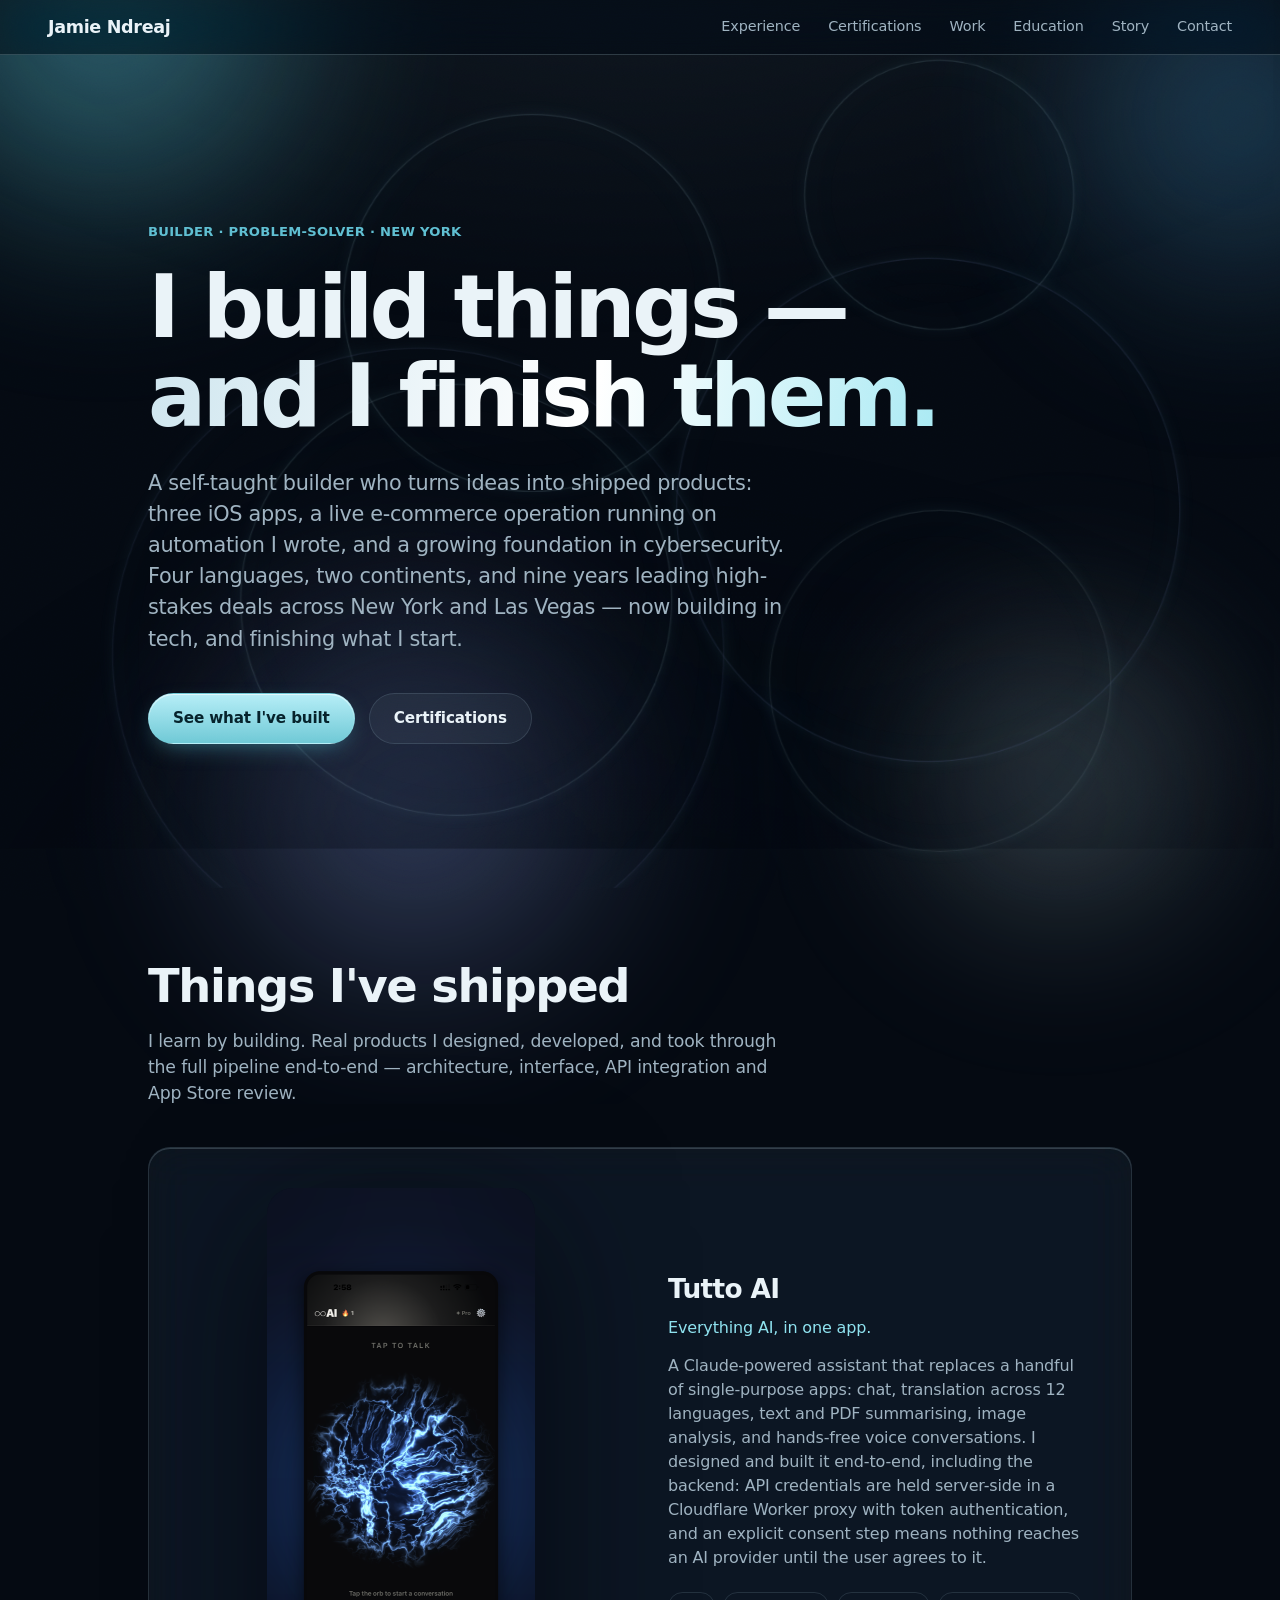
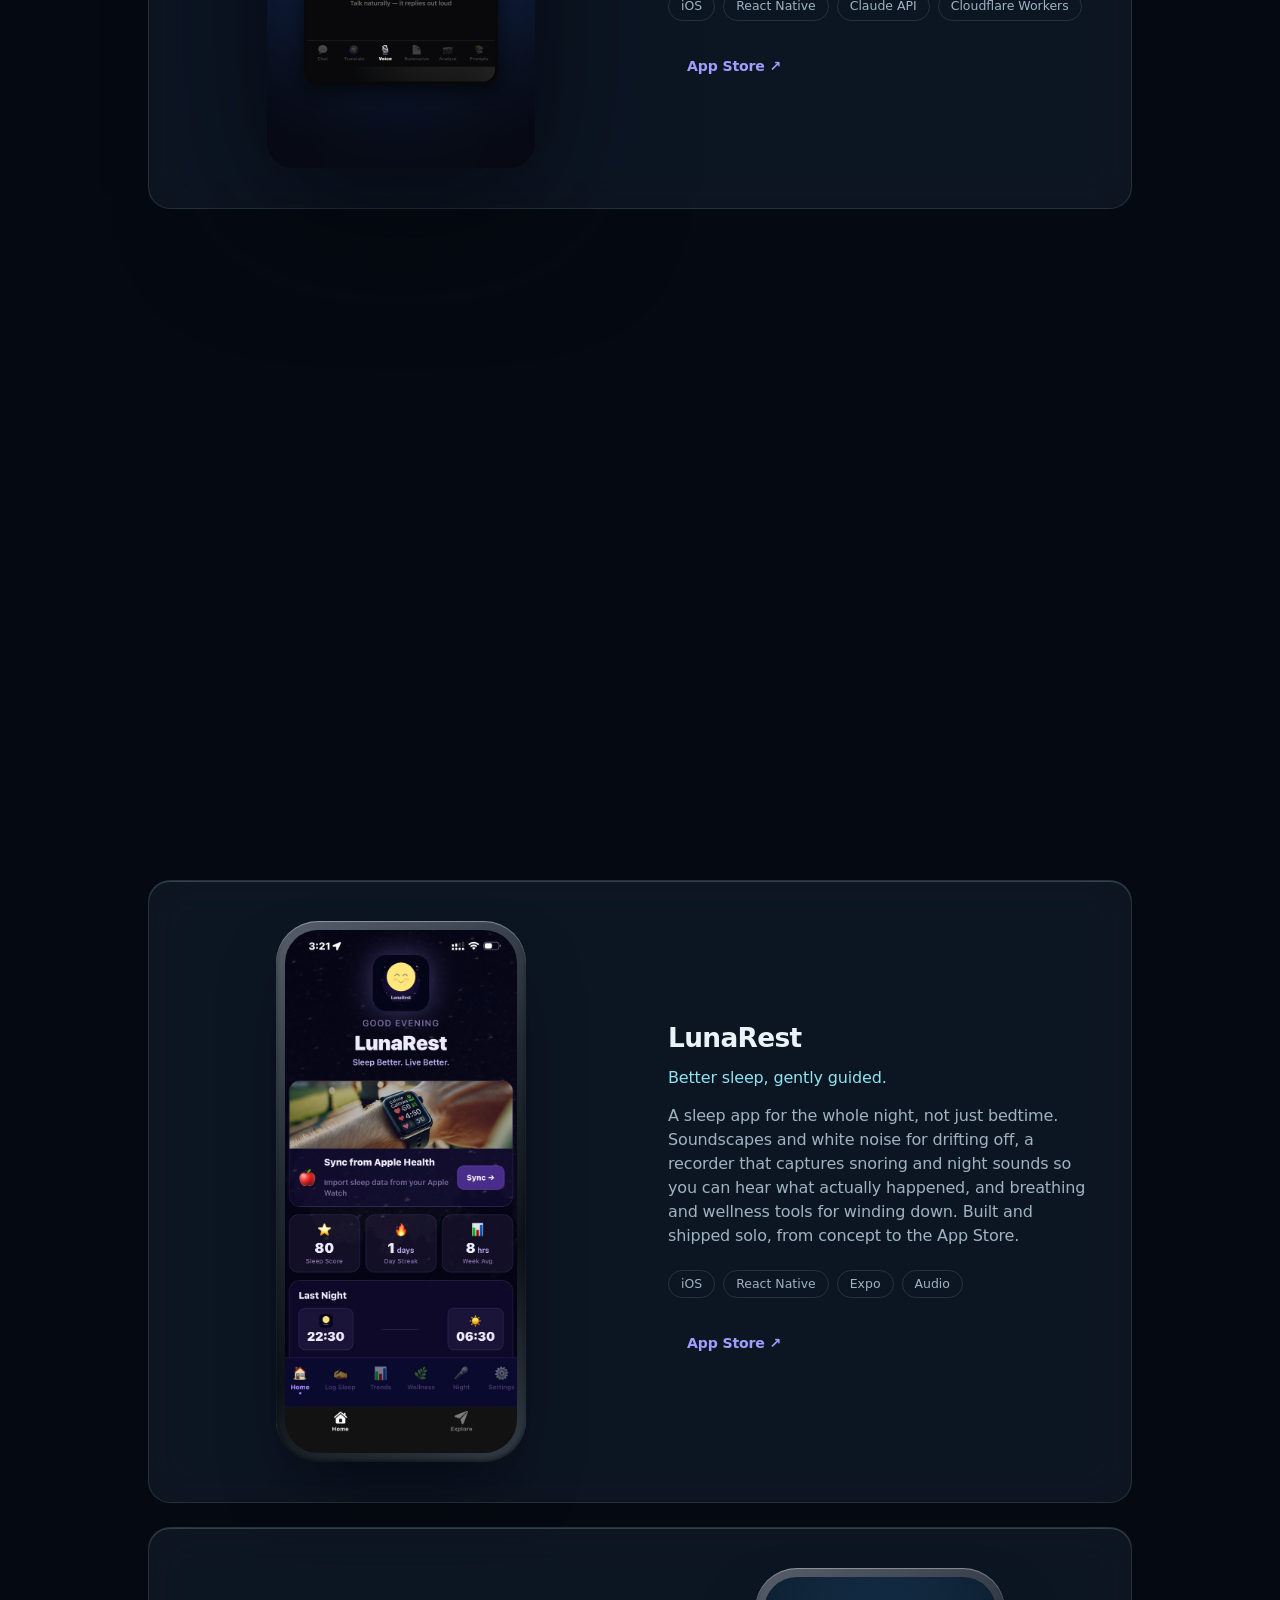
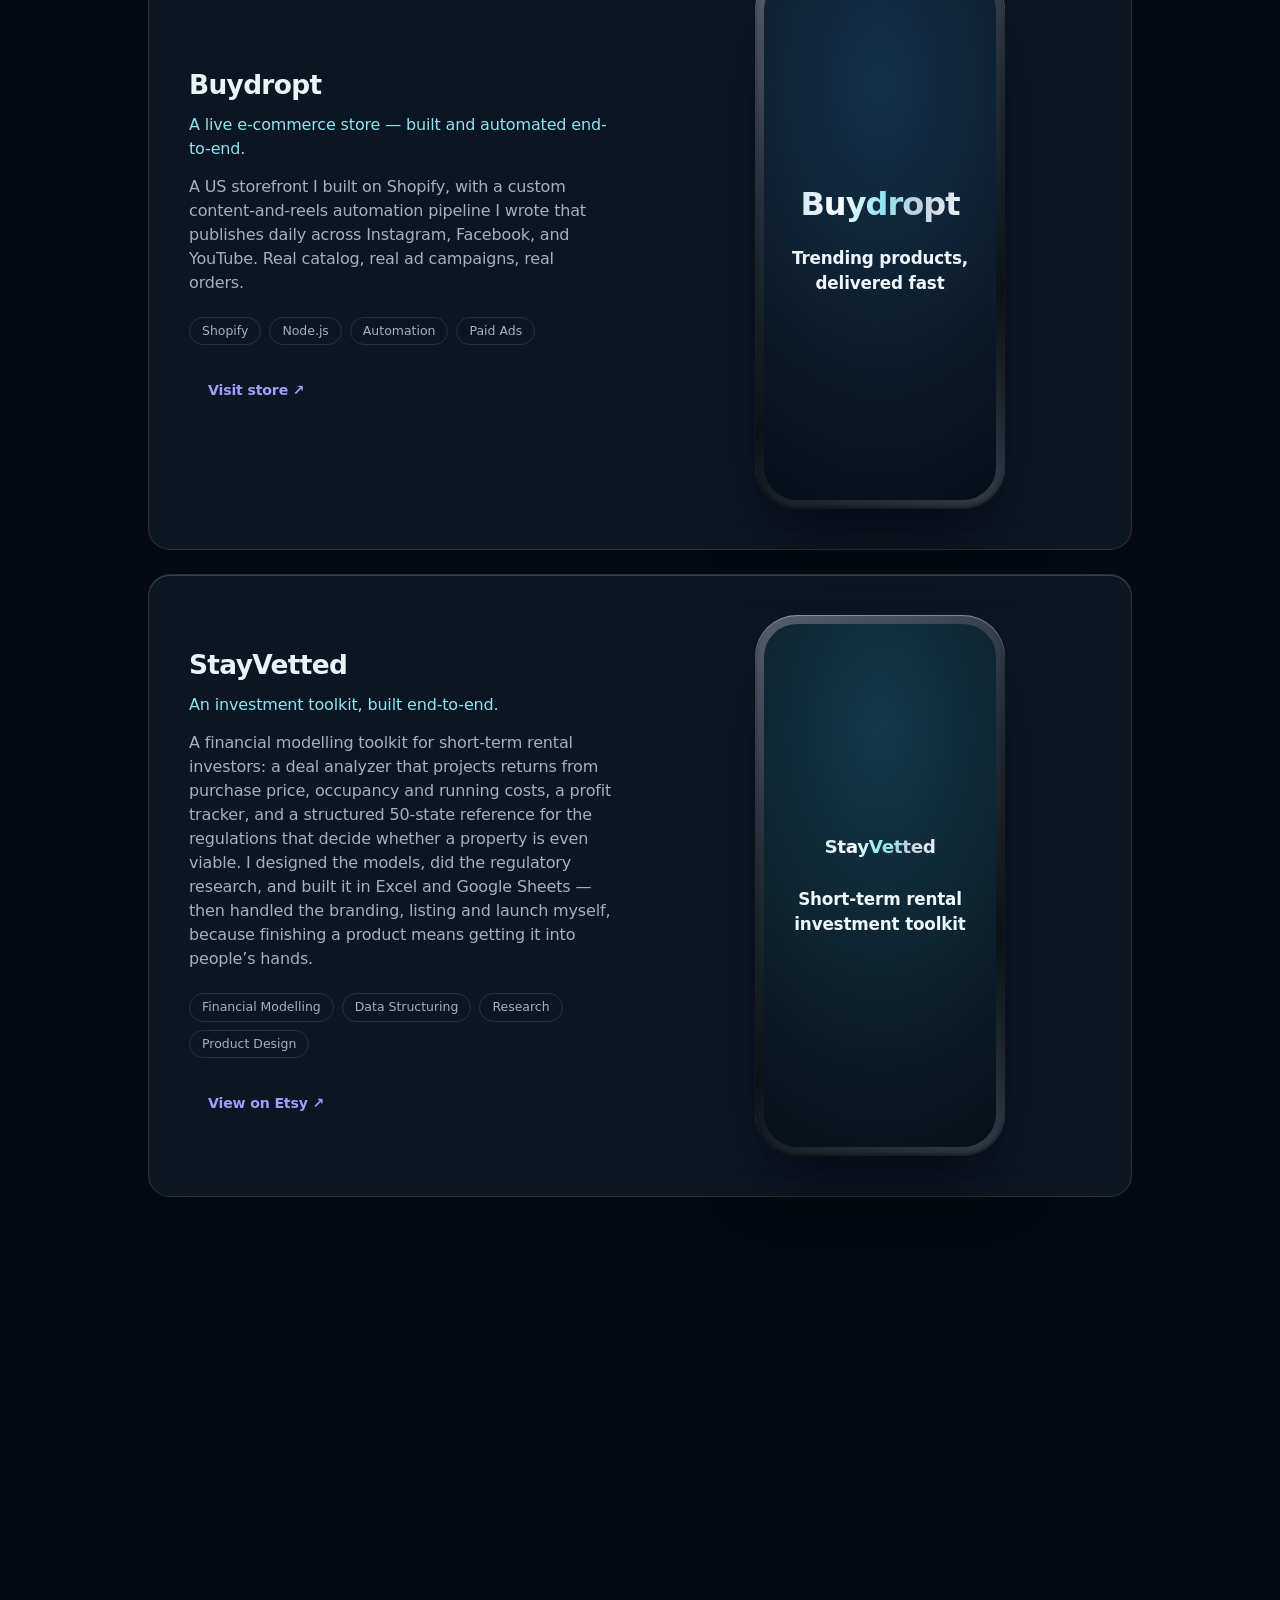
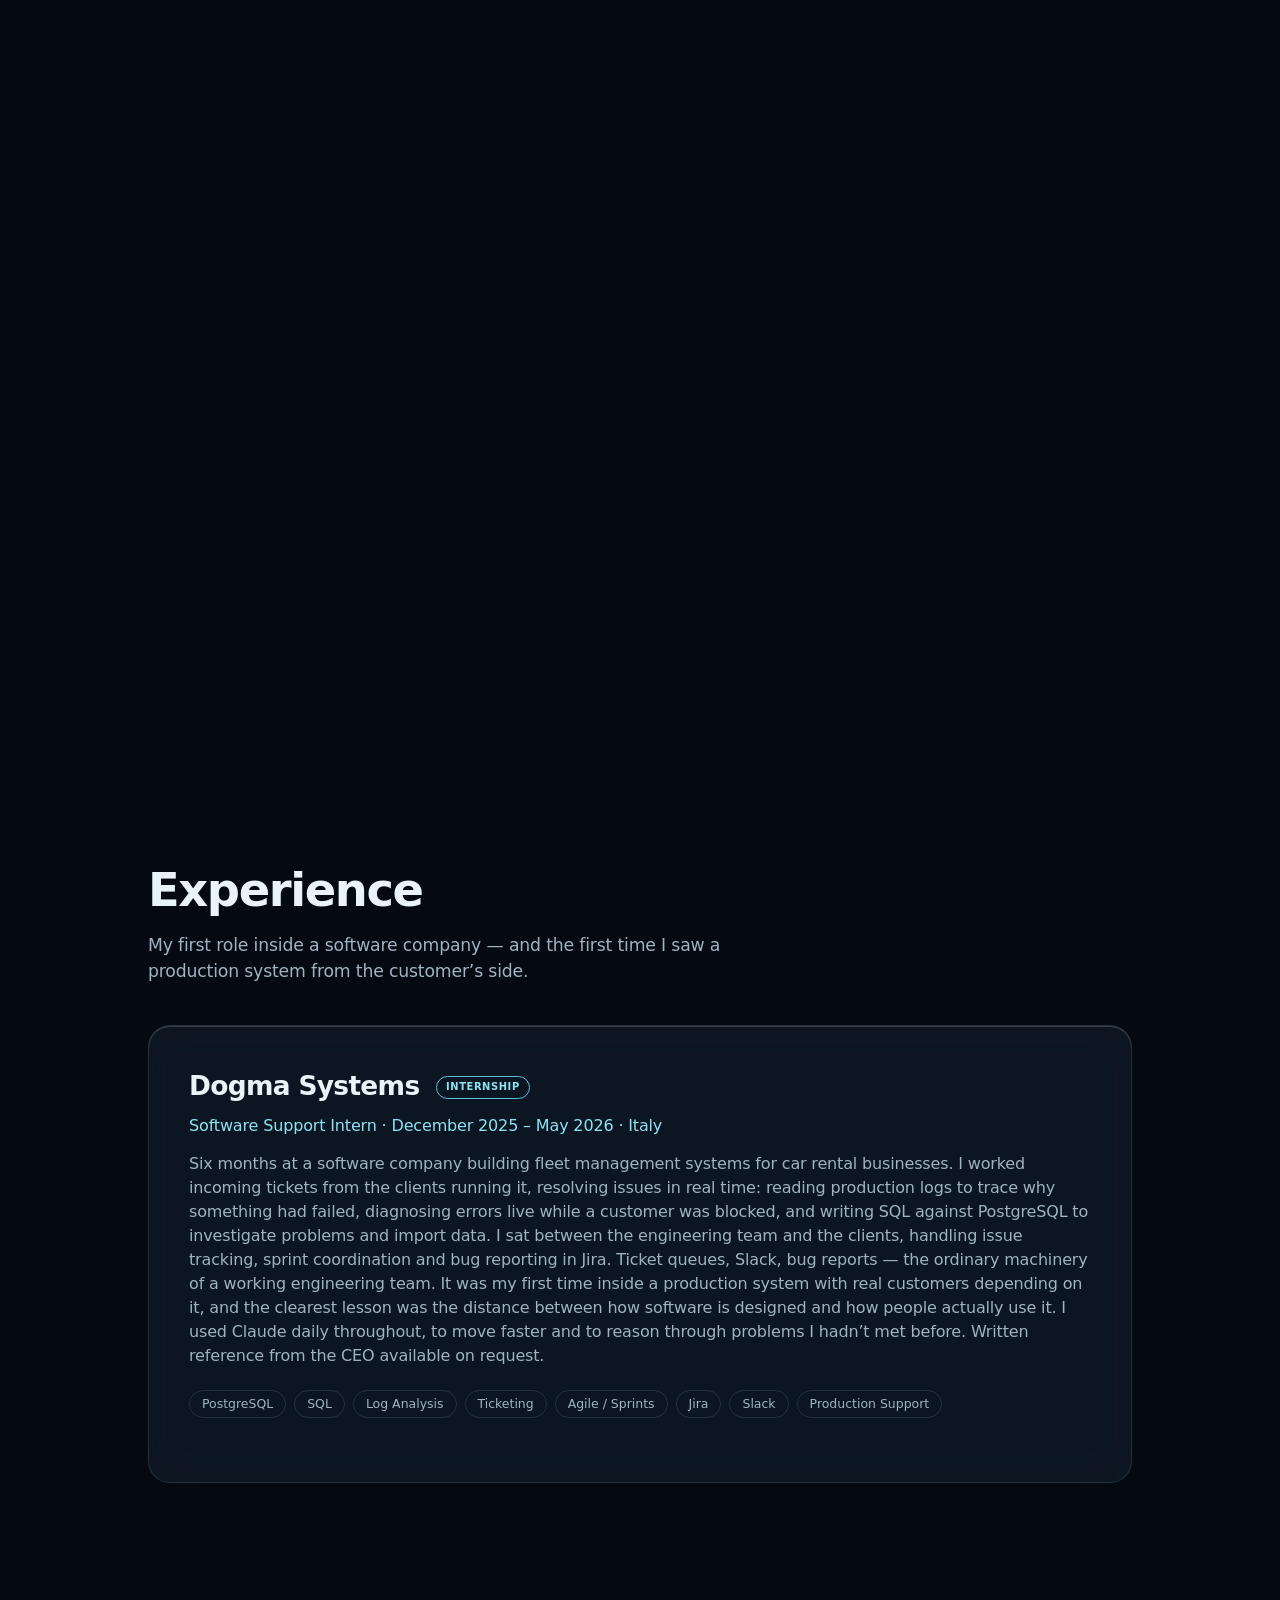
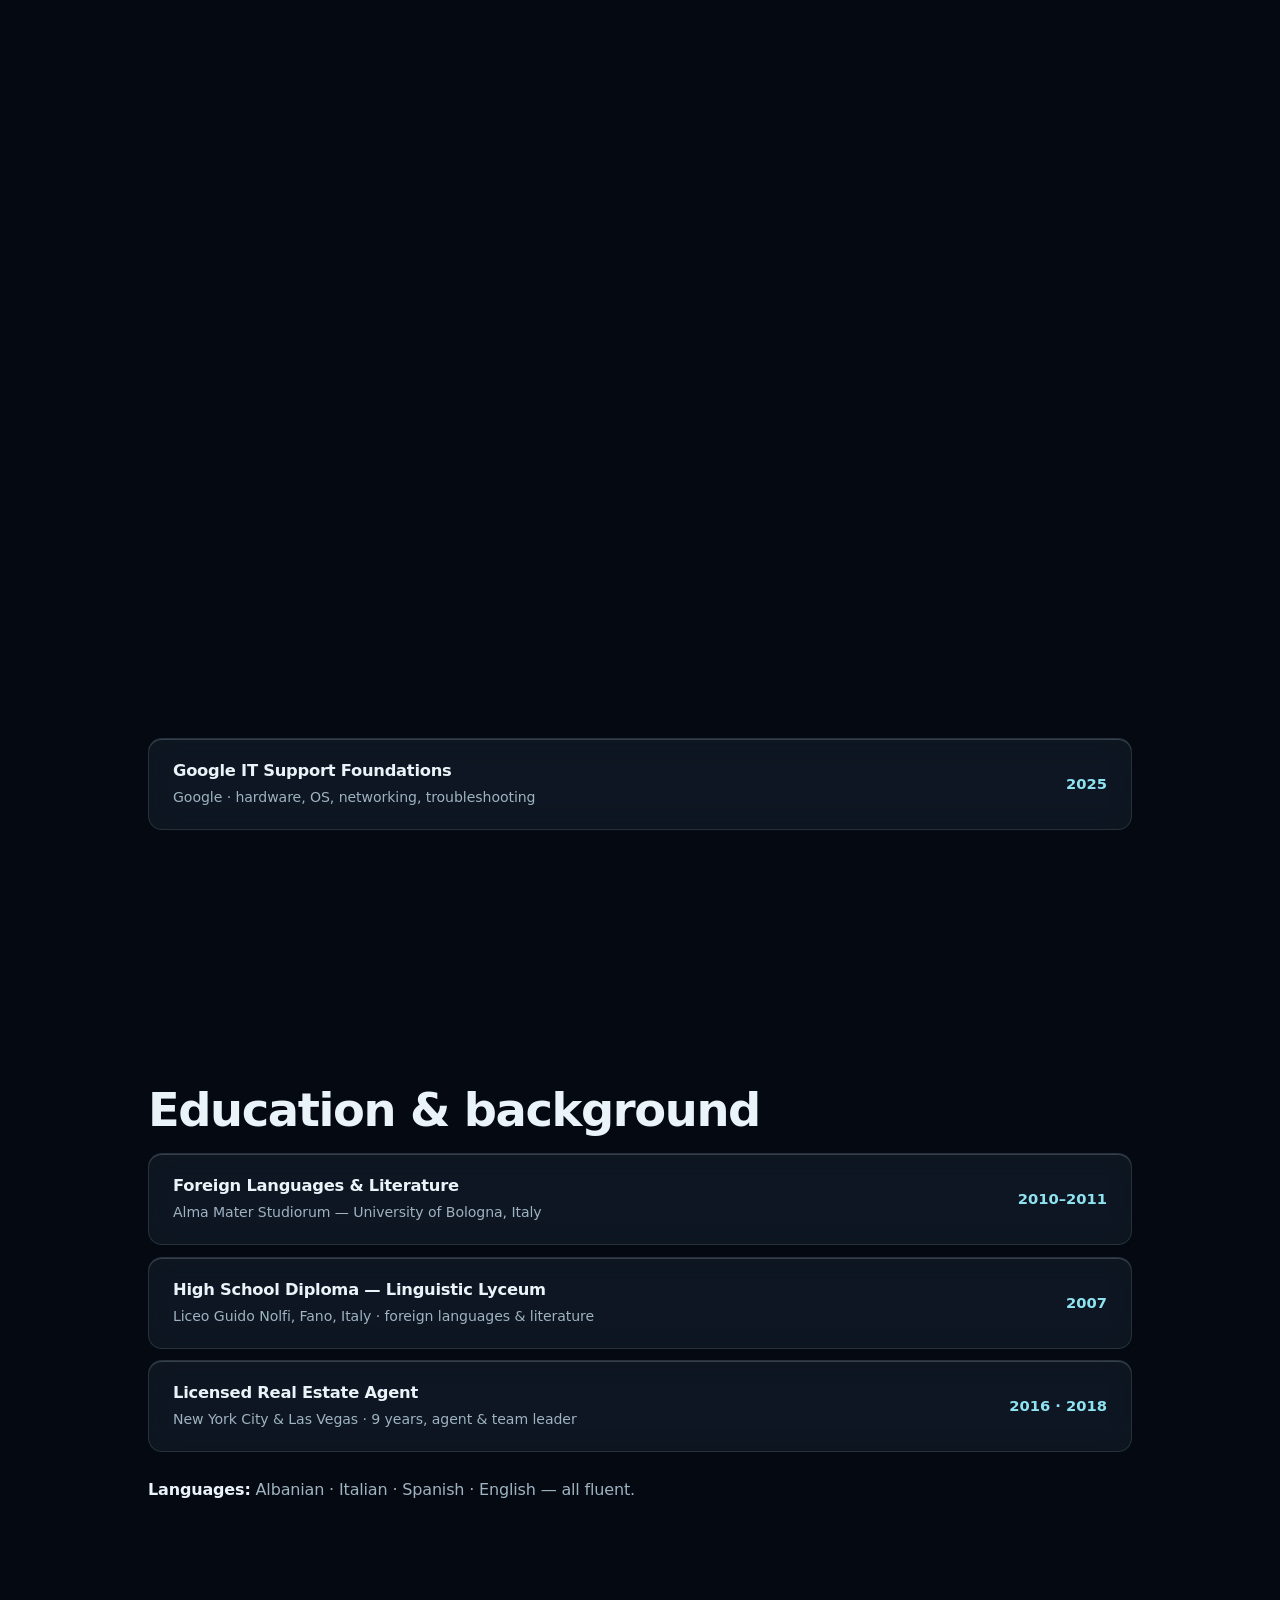
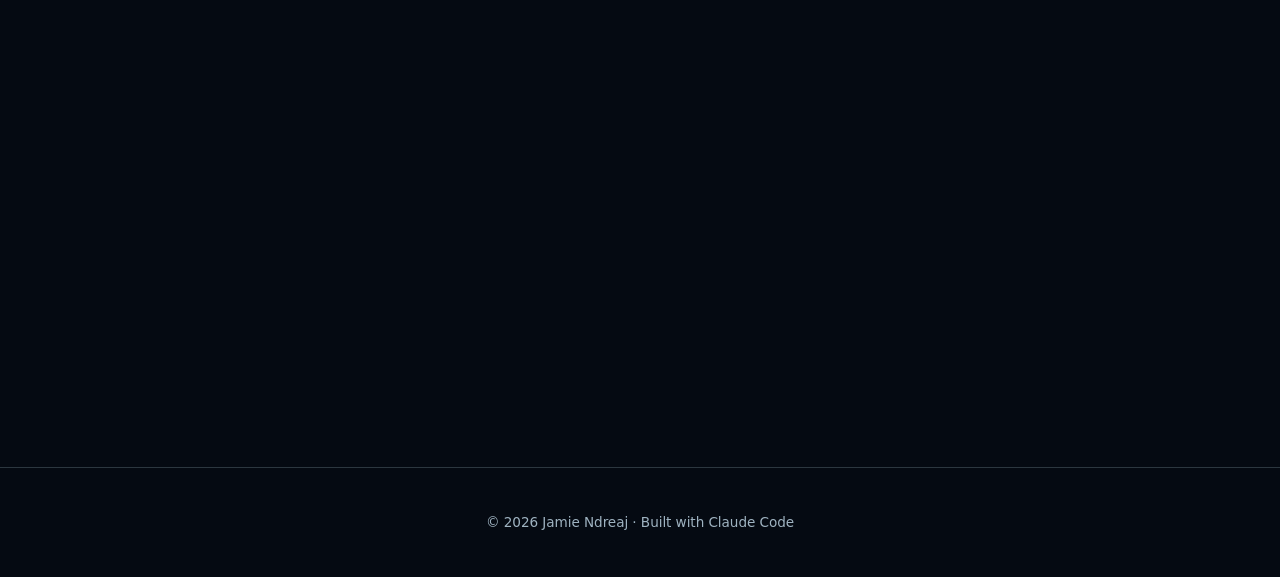
==== commit b49a3ae8: "Tutto AI is live" ====
--- a/index.html
+++ b/index.html
@@ -84,7 +84,7 @@
         />
       </div>
       <div class="project-body">
-        <h3>Tutto AI <span class="badge">Coming soon</span></h3>
+        <h3>Tutto AI</h3>
         <p class="project-tagline">Everything AI, in one app.</p>
         <p class="project-desc">
           A Claude-powered assistant that replaces a handful of single-purpose
@@ -99,7 +99,7 @@
           <li>iOS</li><li>React Native</li><li>Claude API</li><li>Cloudflare Workers</li>
         </ul>
         <div class="project-links">
-          <span class="btn btn-small btn-ghost" aria-disabled="true">Coming to the App Store</span>
+          <a href="https://apps.apple.com/us/app/tutto-ai/id6776184829" target="_blank" rel="noopener" class="btn btn-small">App Store ↗</a>
         </div>
       </div>
     </article>
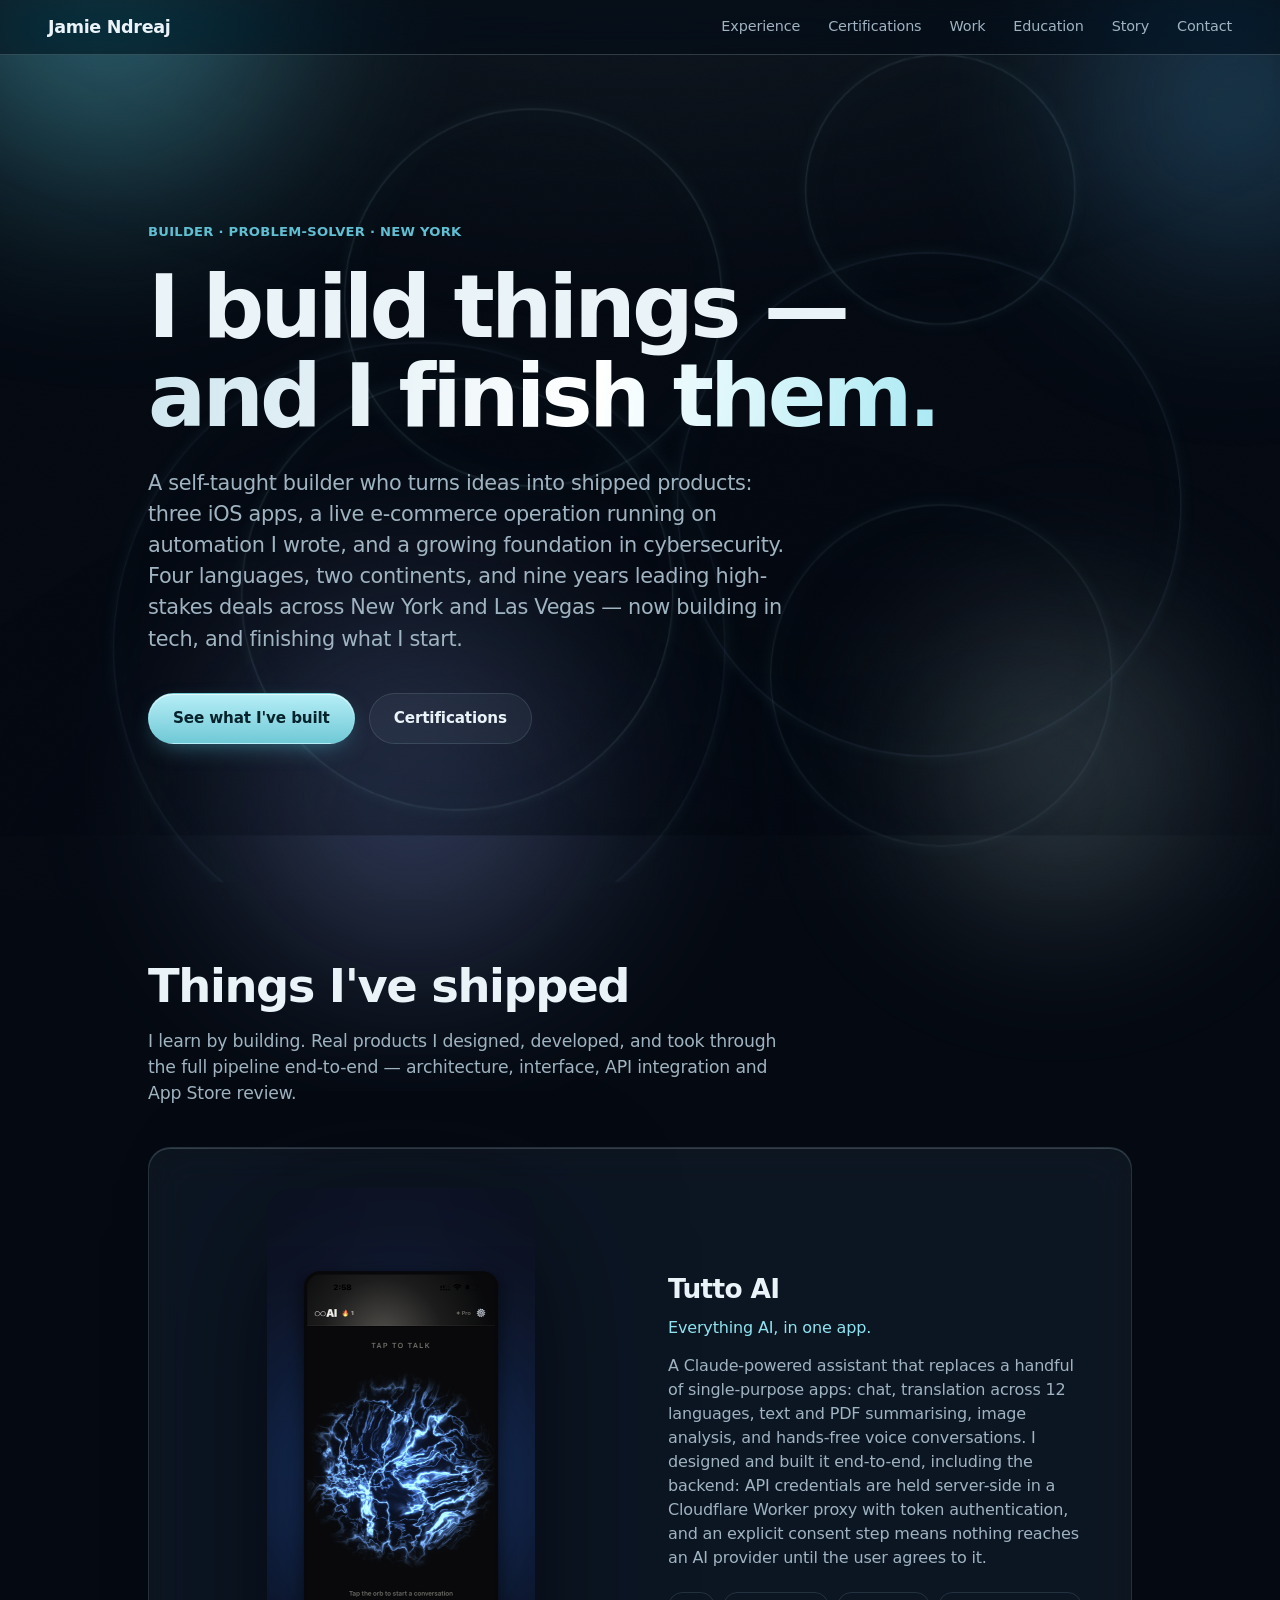
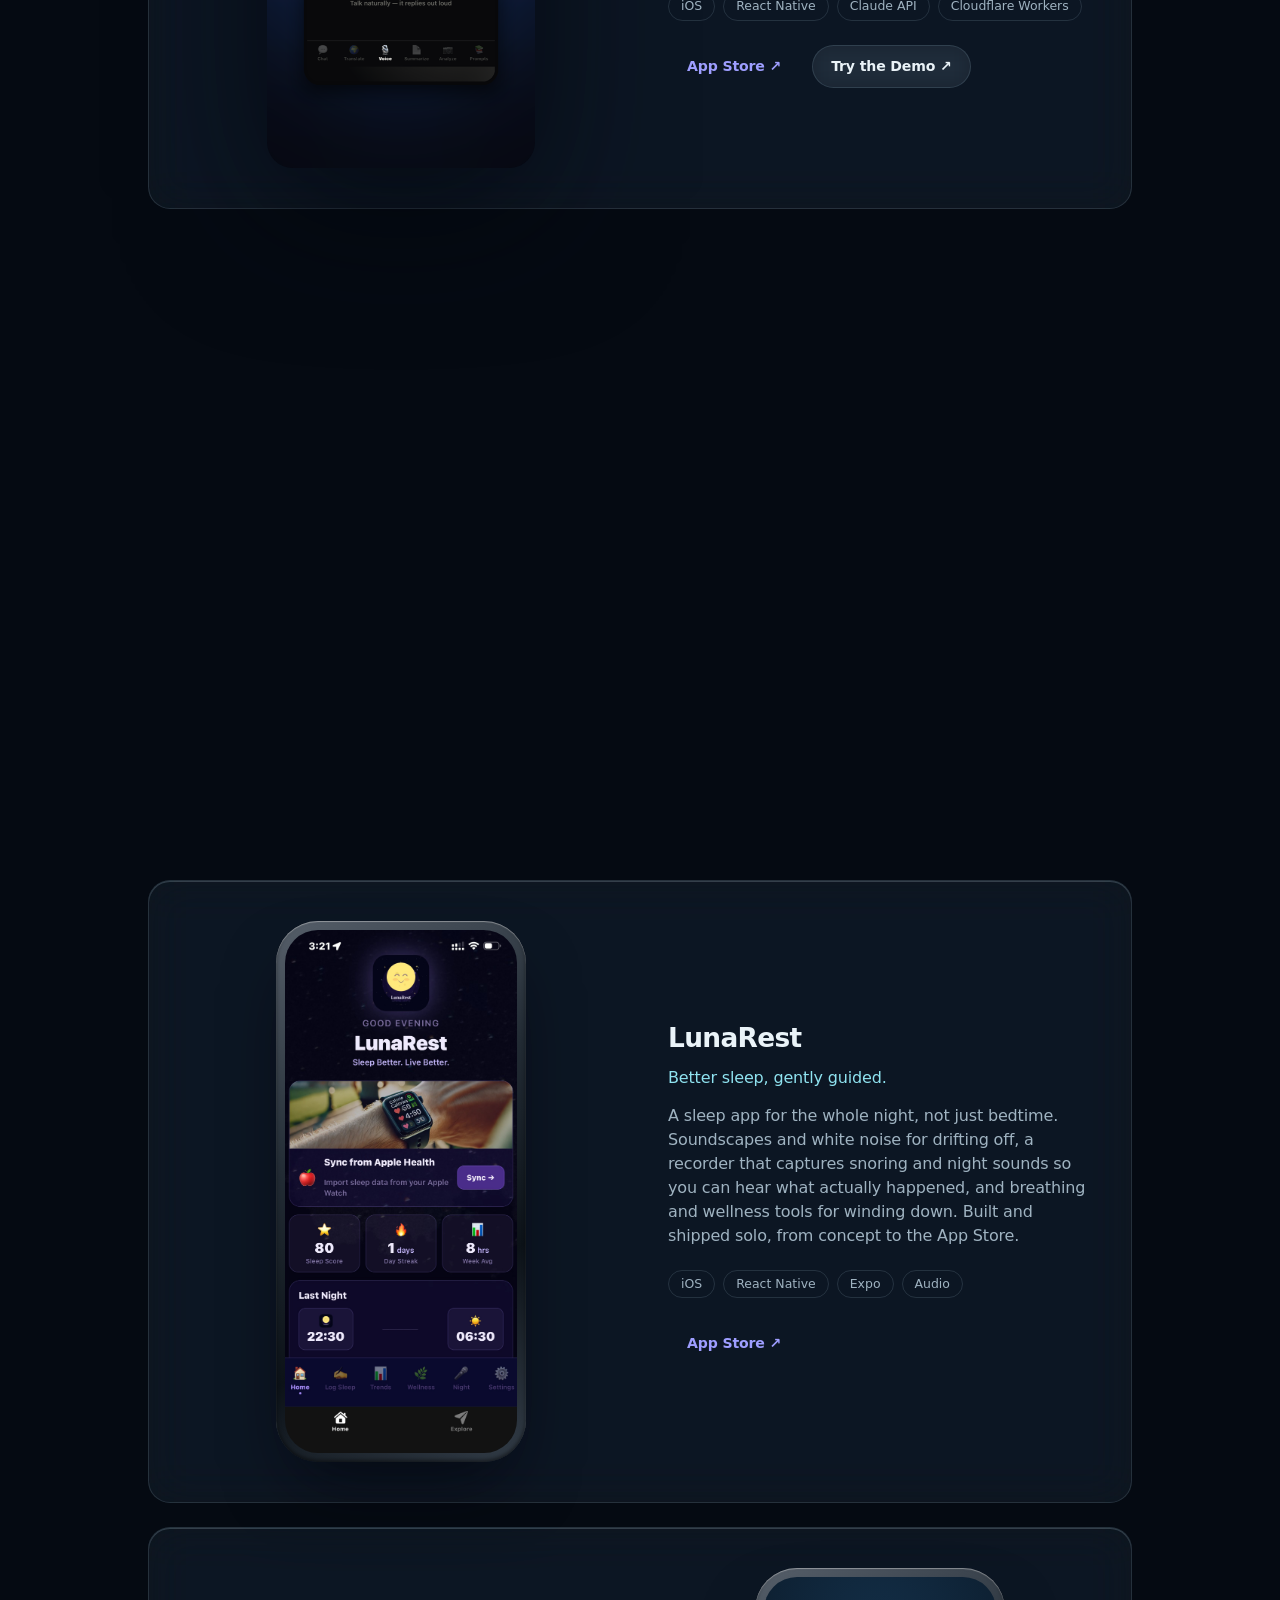
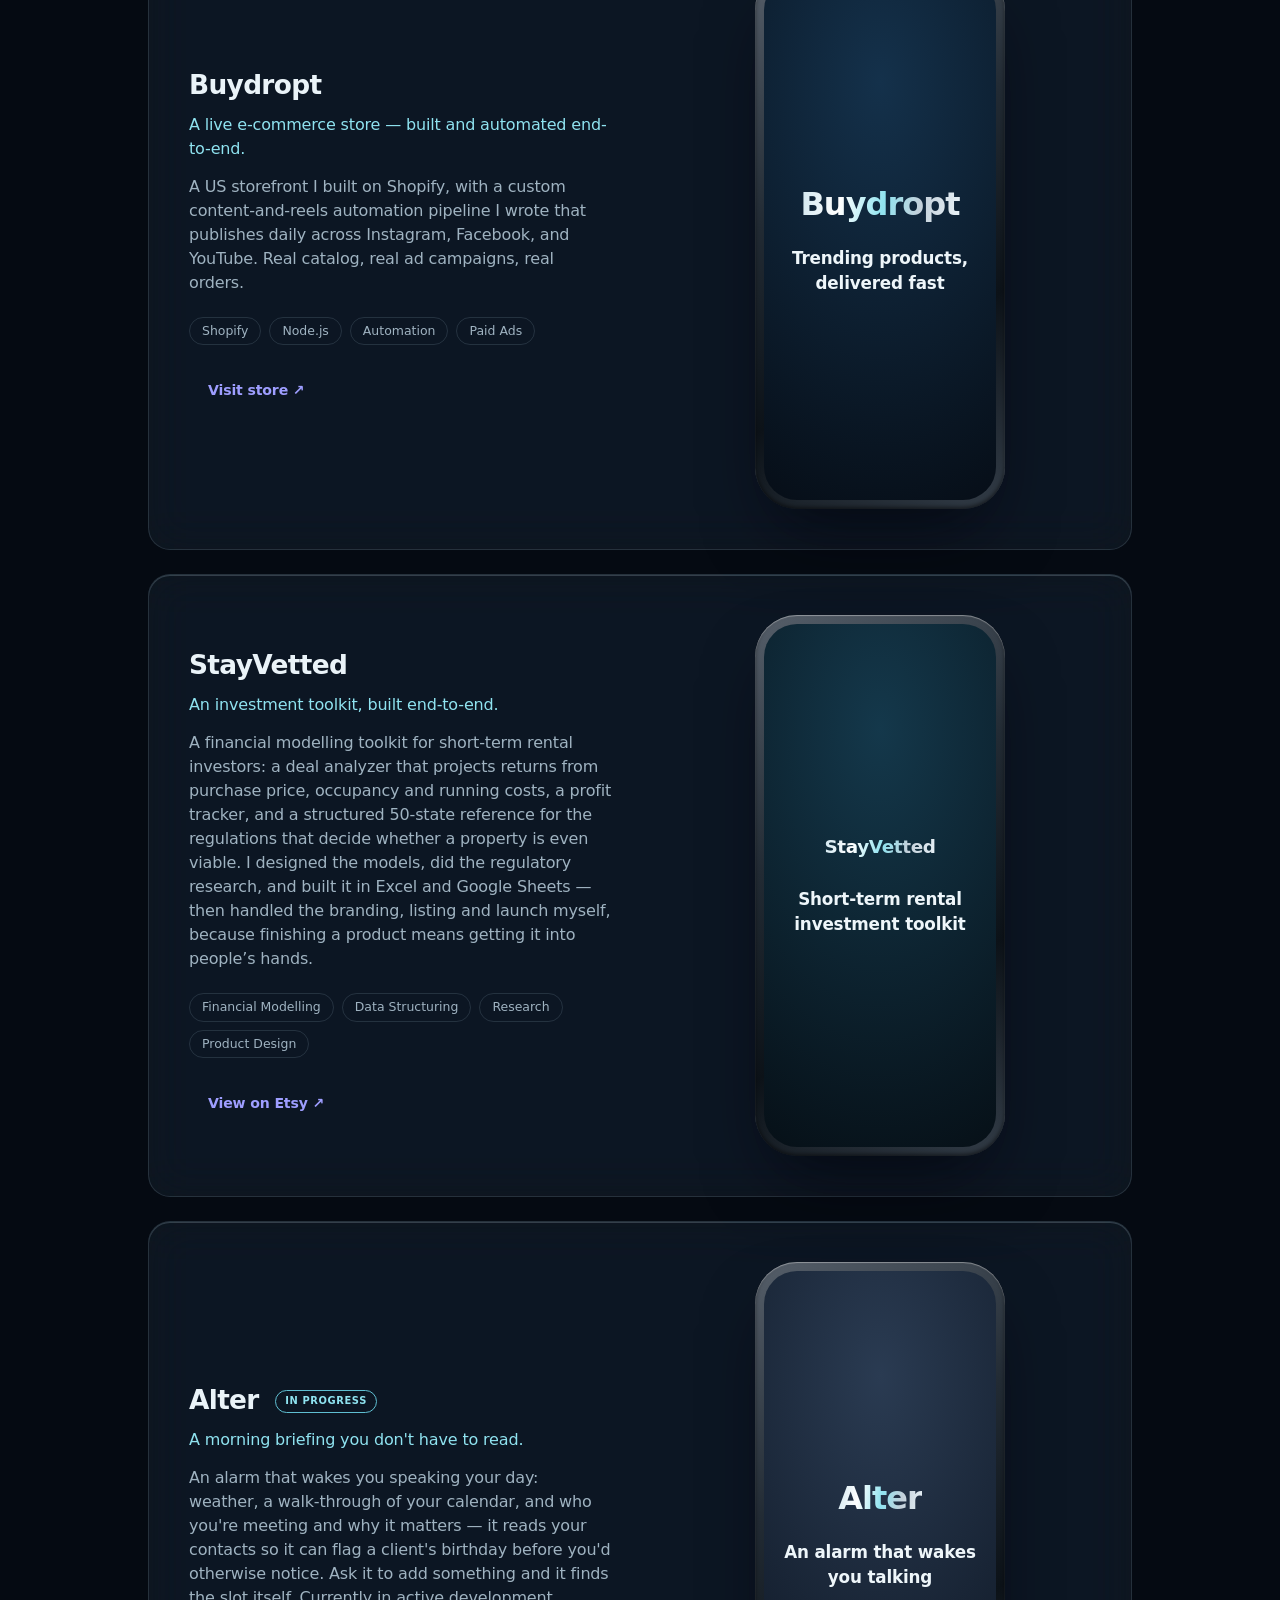
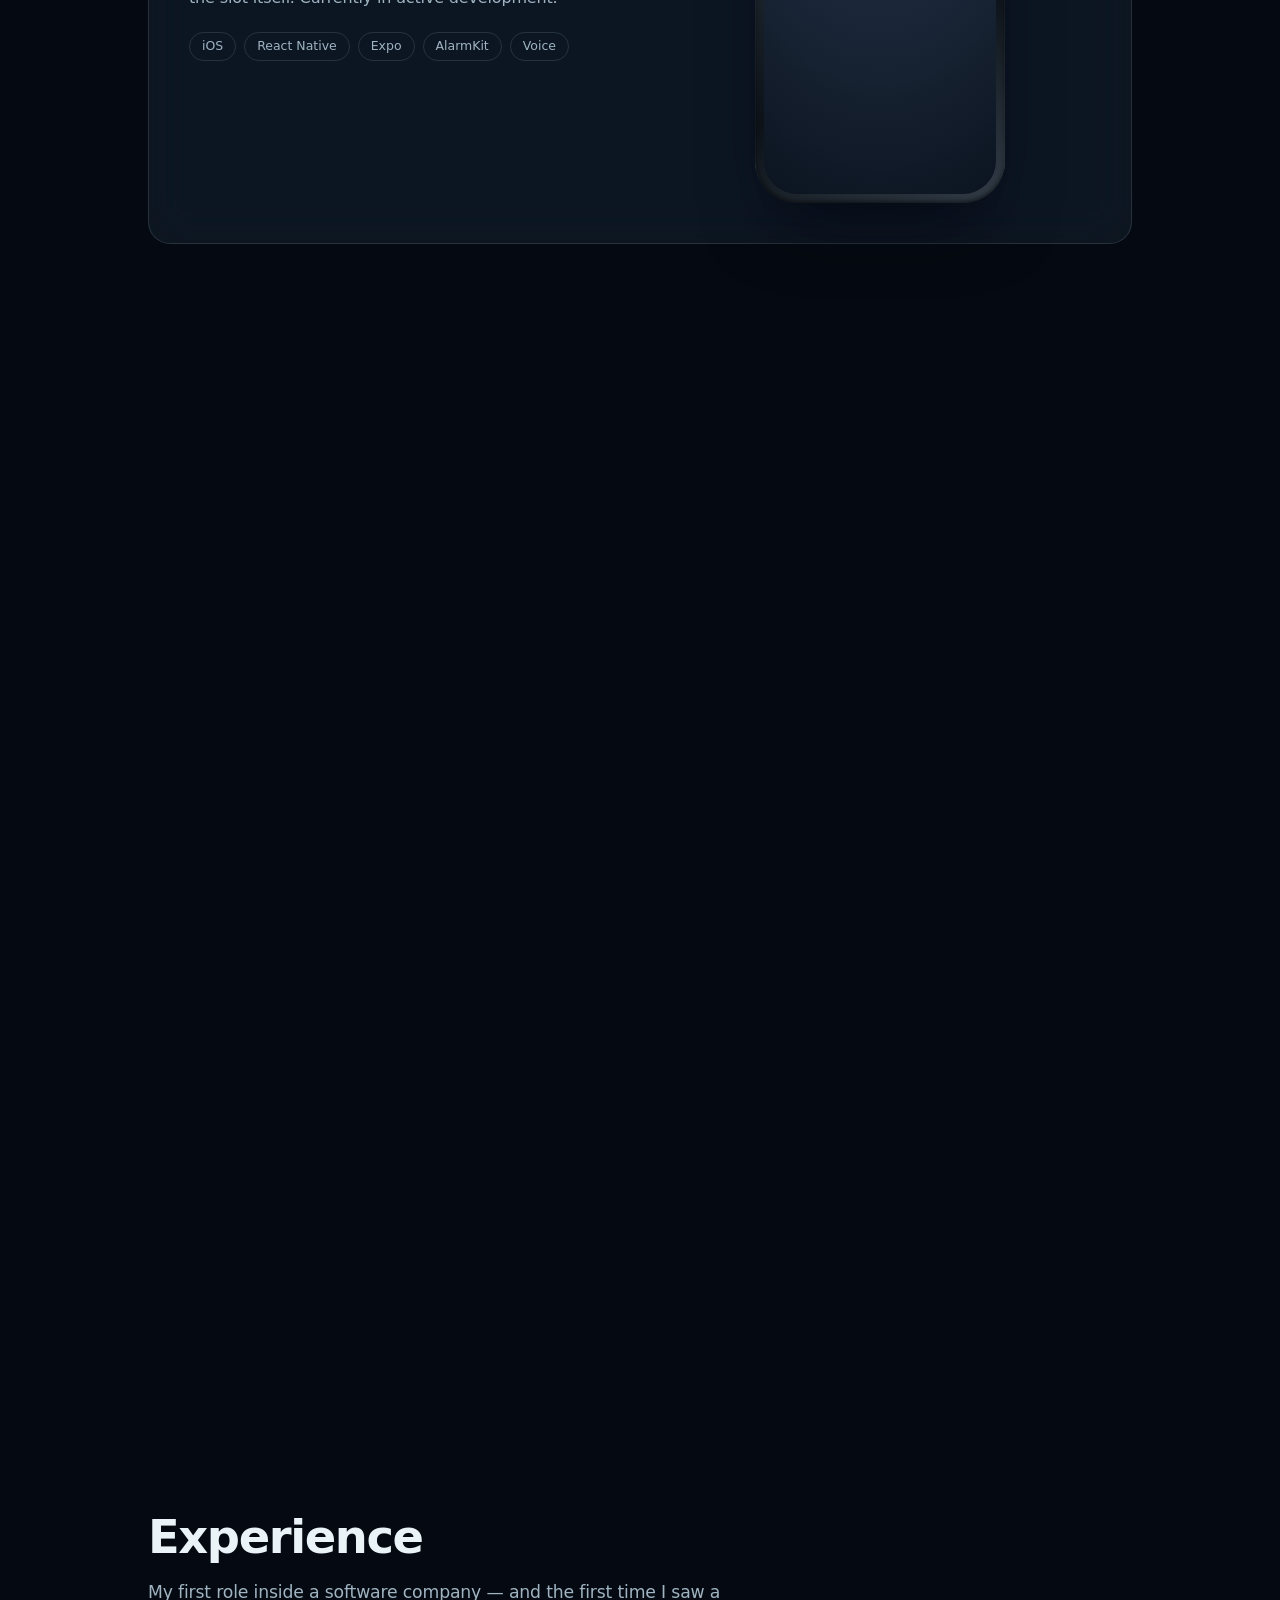
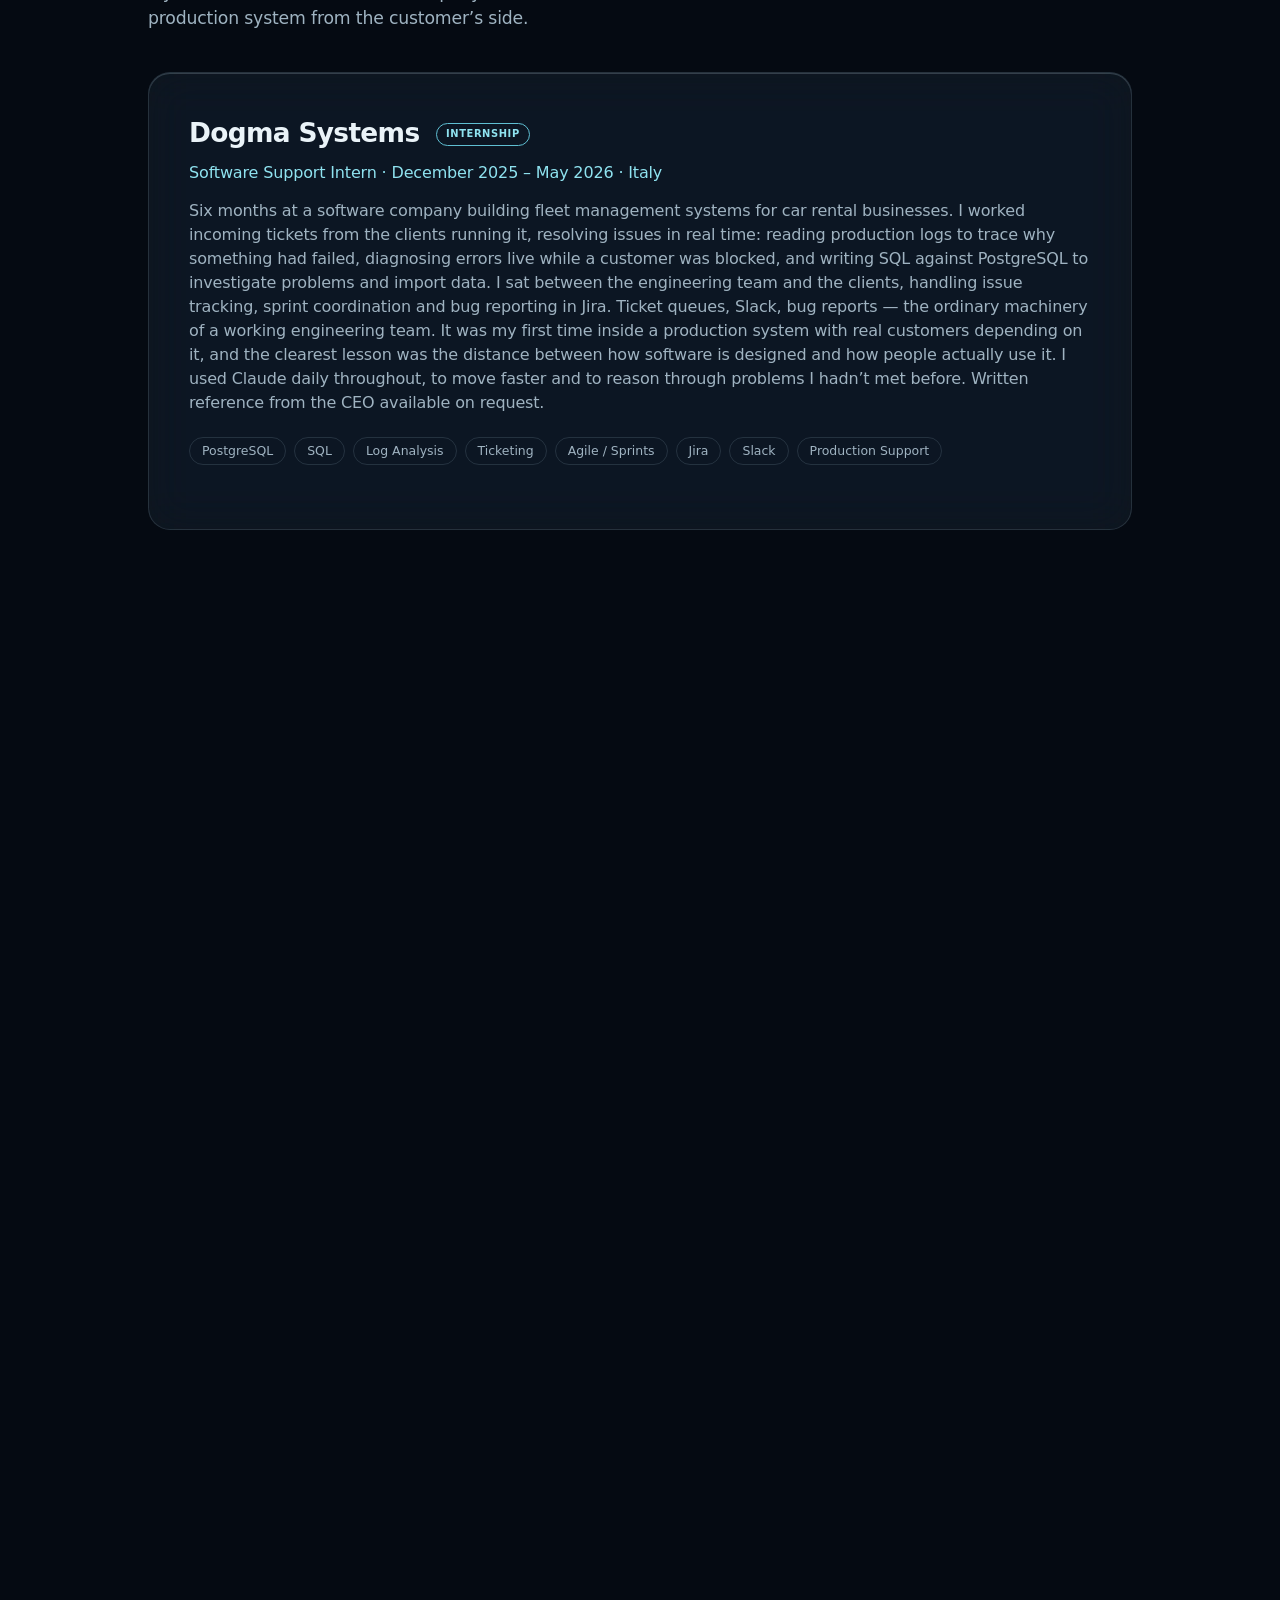
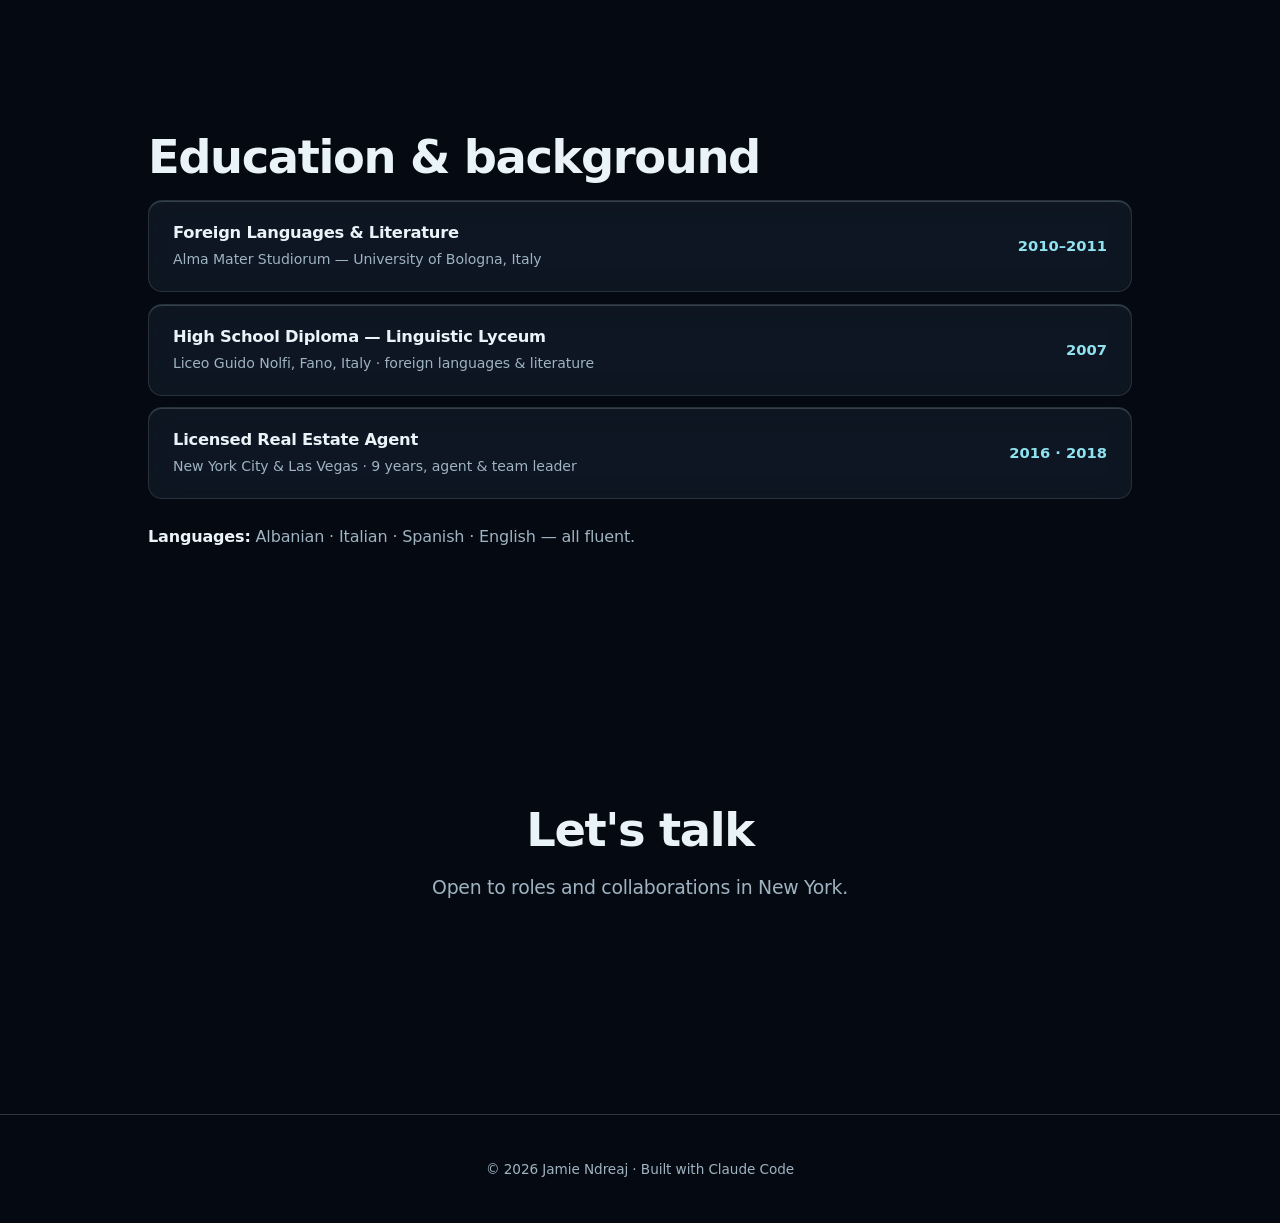
==== commit 24e6f88e: "Link the interactive demos, add Alter as in-progress TuttoAI and NourishMe project cards now link to" ====
--- a/index.html
+++ b/index.html
@@ -100,6 +100,7 @@
         </ul>
         <div class="project-links">
           <a href="https://apps.apple.com/us/app/tutto-ai/id6776184829" target="_blank" rel="noopener" class="btn btn-small">App Store ↗</a>
+          <a href="https://claude.ai/code/artifact/d23168d9-b02d-4e4c-9490-fad659172dcb" target="_blank" rel="noopener" class="btn btn-small btn-ghost">Try the Demo ↗</a>
         </div>
       </div>
     </article>
@@ -130,6 +131,7 @@
         </ul>
         <div class="project-links">
           <a href="https://apps.apple.com/us/app/nourishme-ai-nutrition/id6766461839" target="_blank" rel="noopener" class="btn btn-small">App Store ↗</a>
+          <a href="https://claude.ai/code/artifact/8c0483b6-9d97-40db-b639-0b7699b64b6d" target="_blank" rel="noopener" class="btn btn-small btn-ghost">Try the Demo ↗</a>
         </div>
       </div>
     </article>
@@ -215,6 +217,31 @@
         <div class="project-links">
           <a href="https://www.etsy.com/shop/StayVetted" target="_blank" rel="noopener" class="btn btn-small">View on Etsy ↗</a>
         </div>
+      </div>
+    </article>
+    <!-- ---- Alter (in progress) ---- -->
+    <article class="project project-reverse">
+      <div class="project-media">
+        <div class="phone">
+          <div class="phone-screen splash splash-alter">
+            <span class="wordmark">Alter</span>
+            <span class="splash-name">An alarm that wakes you talking</span>
+          </div>
+        </div>
+      </div>
+      <div class="project-body">
+        <h3>Alter <span class="badge">In Progress</span></h3>
+        <p class="project-tagline">A morning briefing you don't have to read.</p>
+        <p class="project-desc">
+          An alarm that wakes you speaking your day: weather, a walk-through of
+          your calendar, and who you're meeting and why it matters &mdash; it
+          reads your contacts so it can flag a client's birthday before you'd
+          otherwise notice. Ask it to add something and it finds the slot
+          itself. Currently in active development.
+        </p>
+        <ul class="tags">
+          <li>iOS</li><li>React Native</li><li>Expo</li><li>AlarmKit</li><li>Voice</li>
+        </ul>
       </div>
     </article>
     <!-- ---- end project cards ---- -->
--- a/styles.css
+++ b/styles.css
@@ -441,6 +441,17 @@
   color: transparent;
 }
 .splash-buydropt .splash-name { font-size: 0.78rem; text-align: center; color: var(--text-dim); }
+.splash-alter { background: radial-gradient(120% 90% at 50% 20%, #2a3b52, #0b131f); padding: 0 8px; }
+.splash-alter .wordmark {
+  font-size: 2rem;
+  font-weight: 700;
+  letter-spacing: -0.03em;
+  background: var(--metal);
+  -webkit-background-clip: text;
+  background-clip: text;
+  color: transparent;
+}
+.splash-alter .splash-name { font-size: 0.78rem; text-align: center; color: var(--text-dim); }
 .project-body h3 {
   font-size: 1.65rem;
   font-weight: 600;
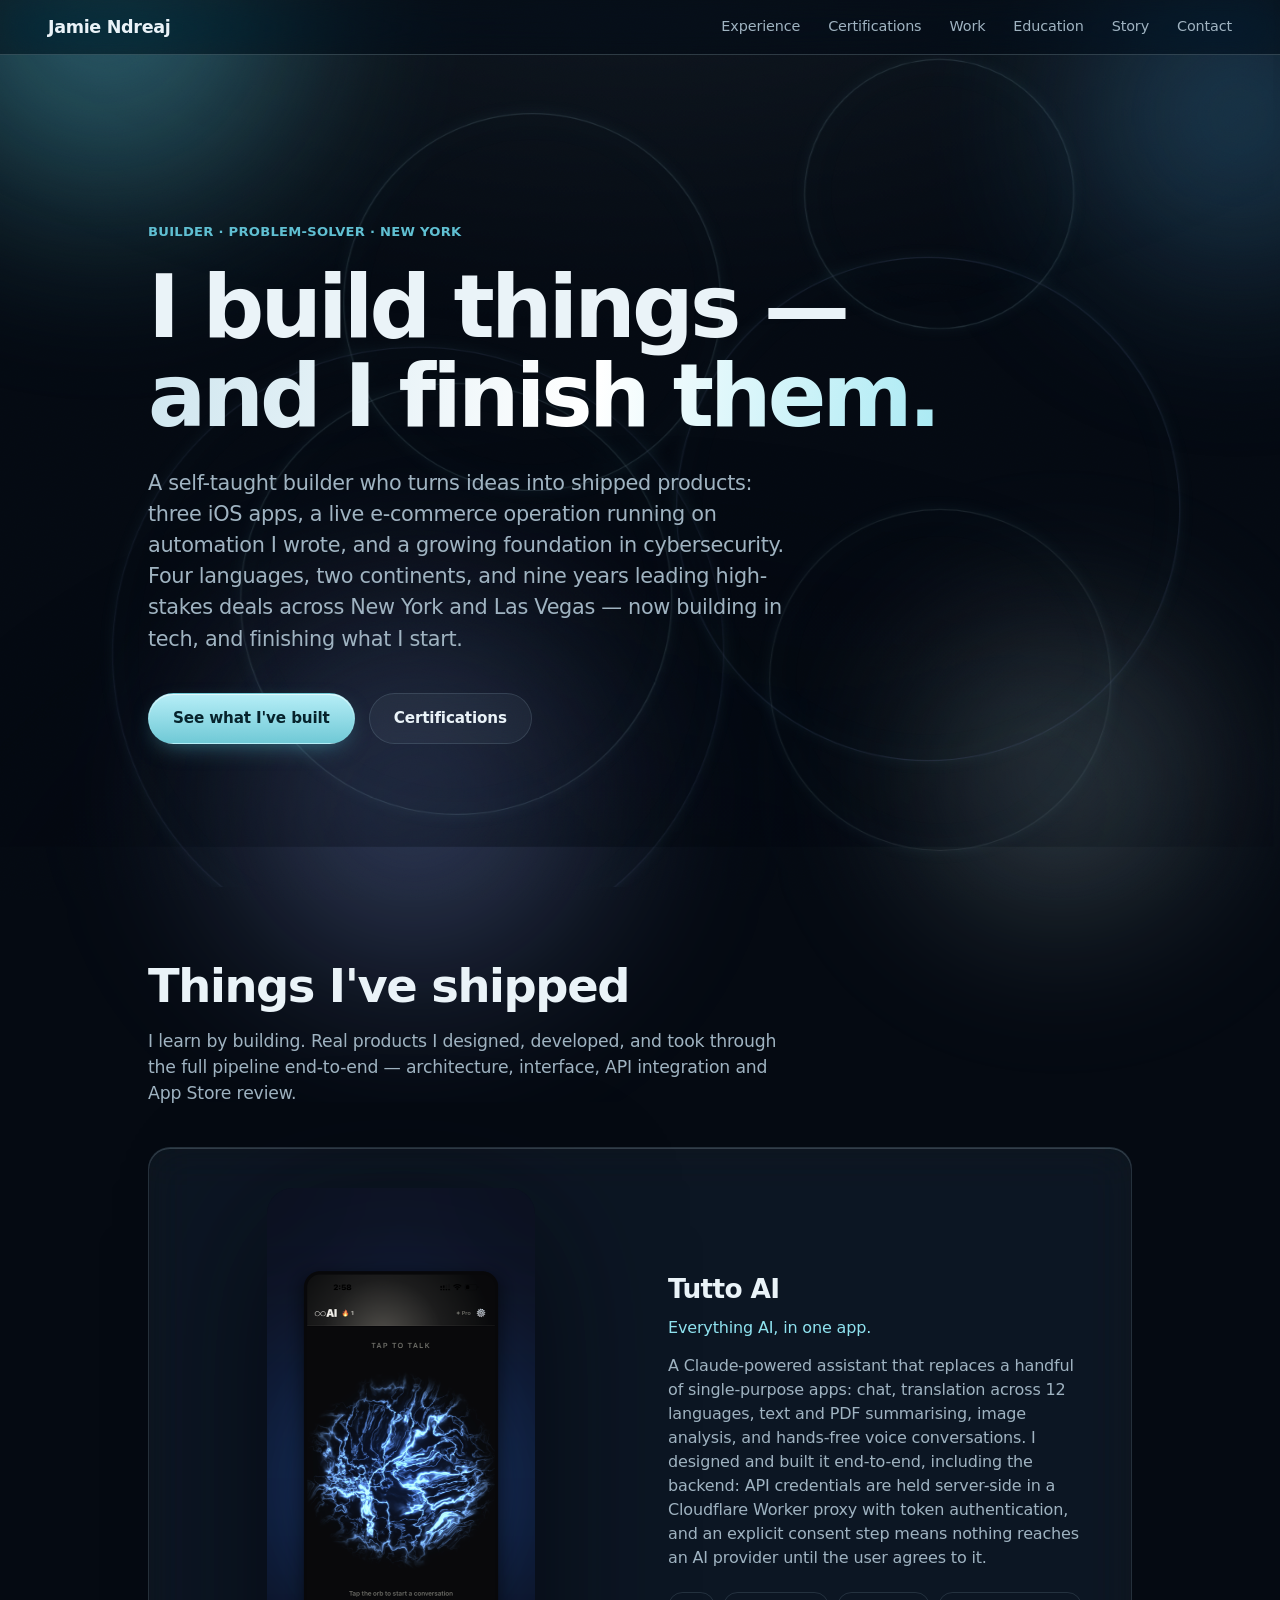
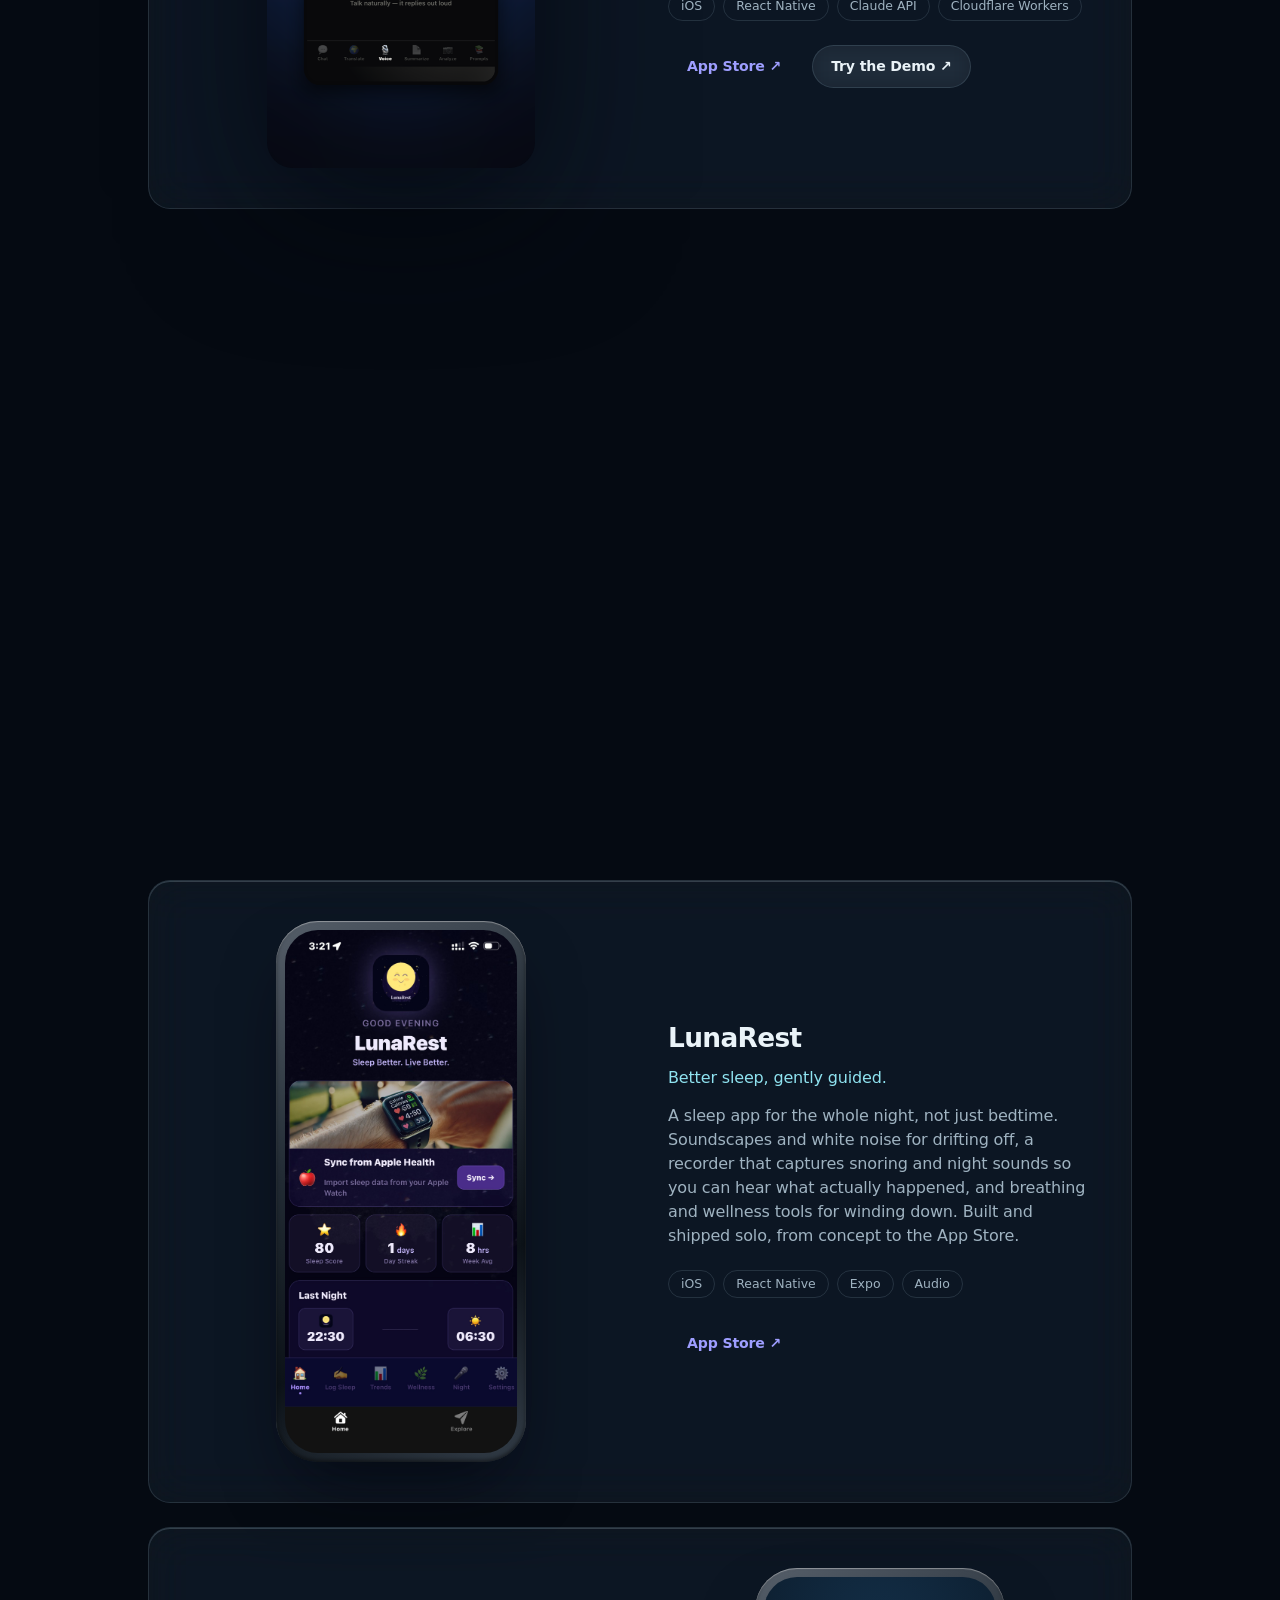
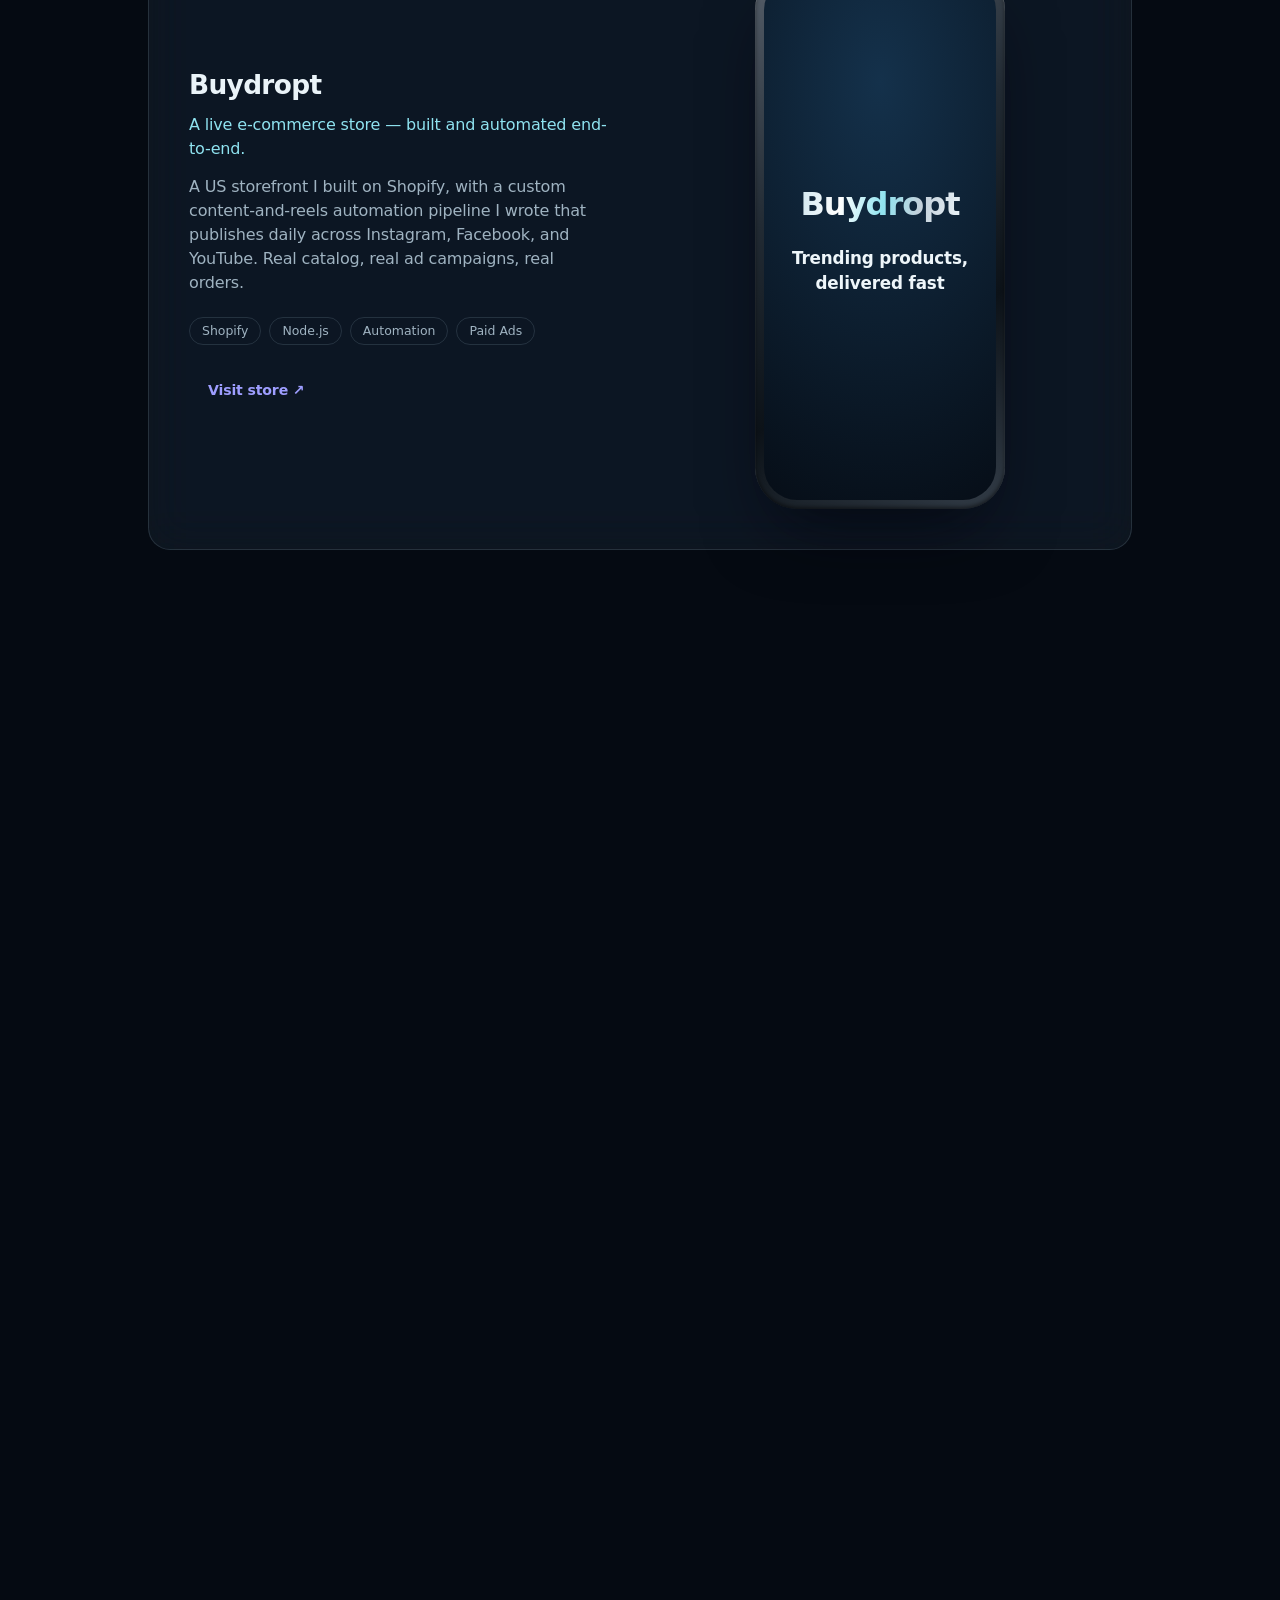
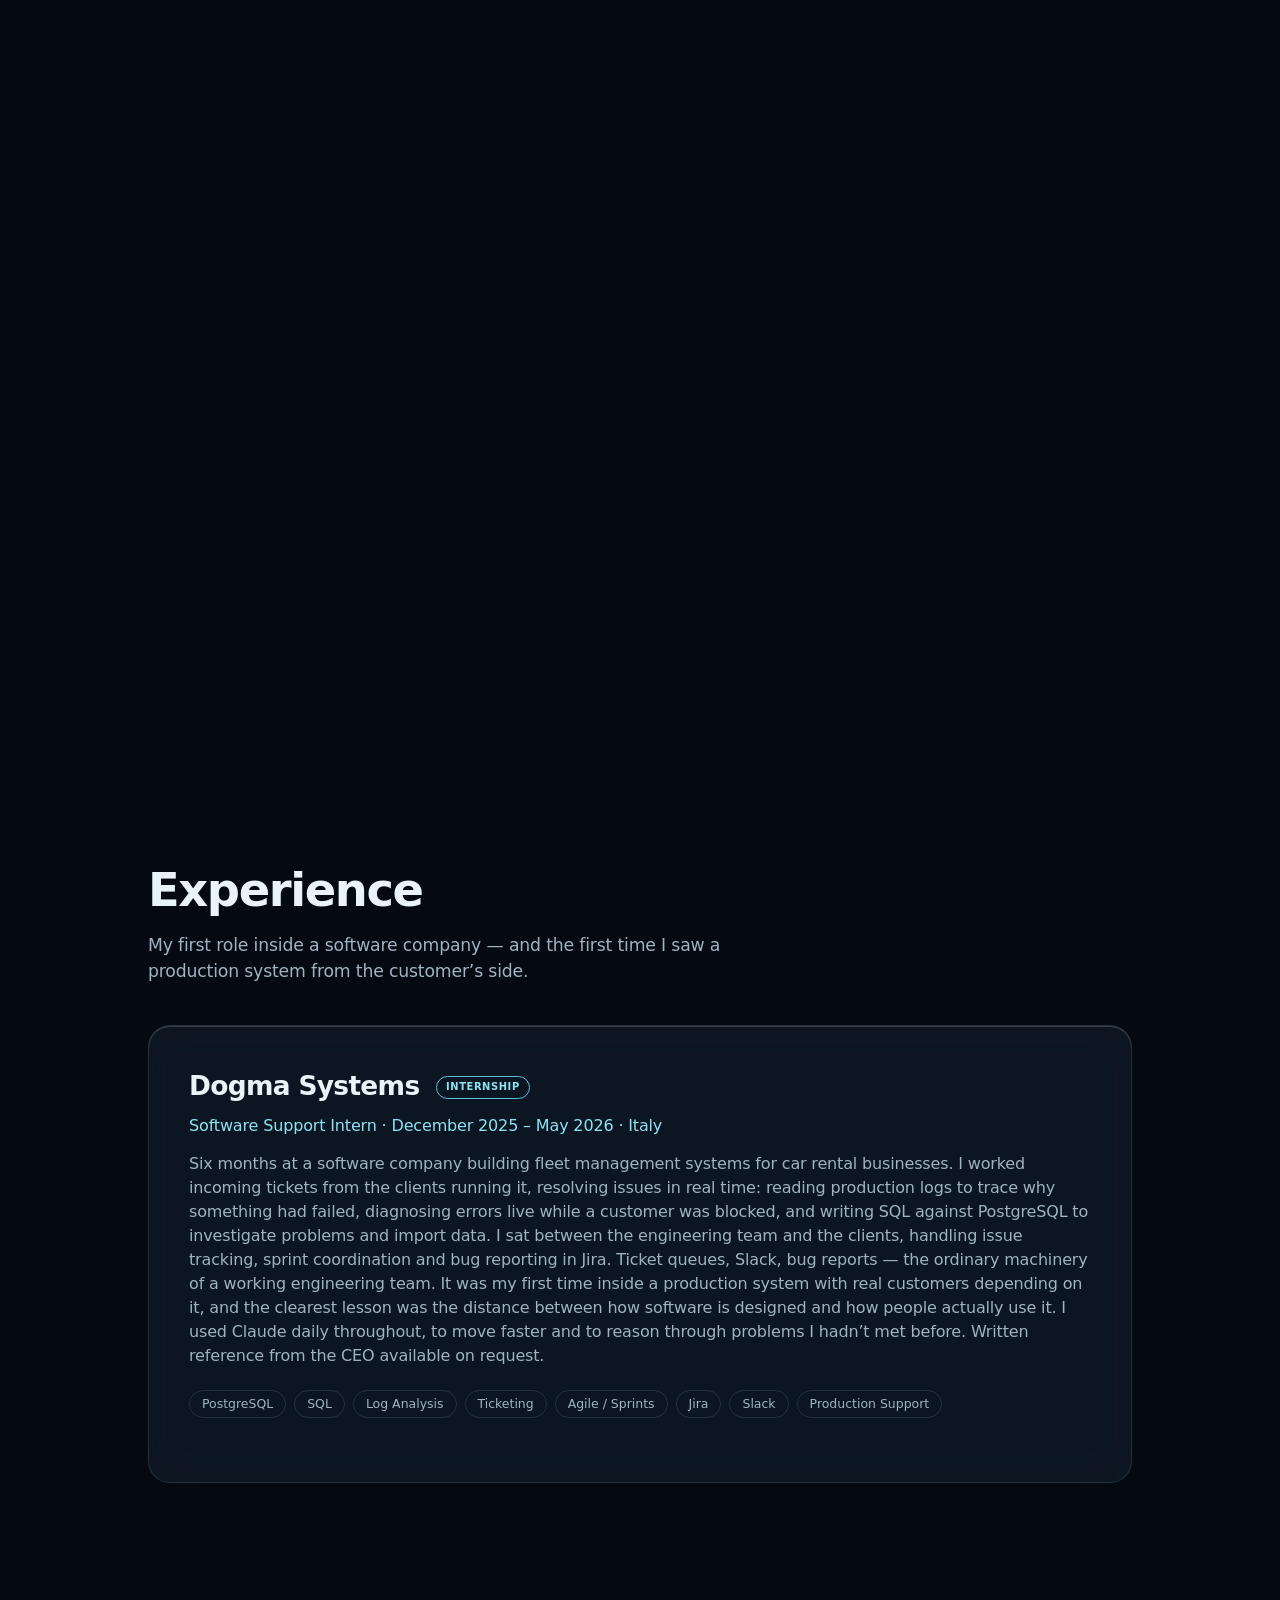
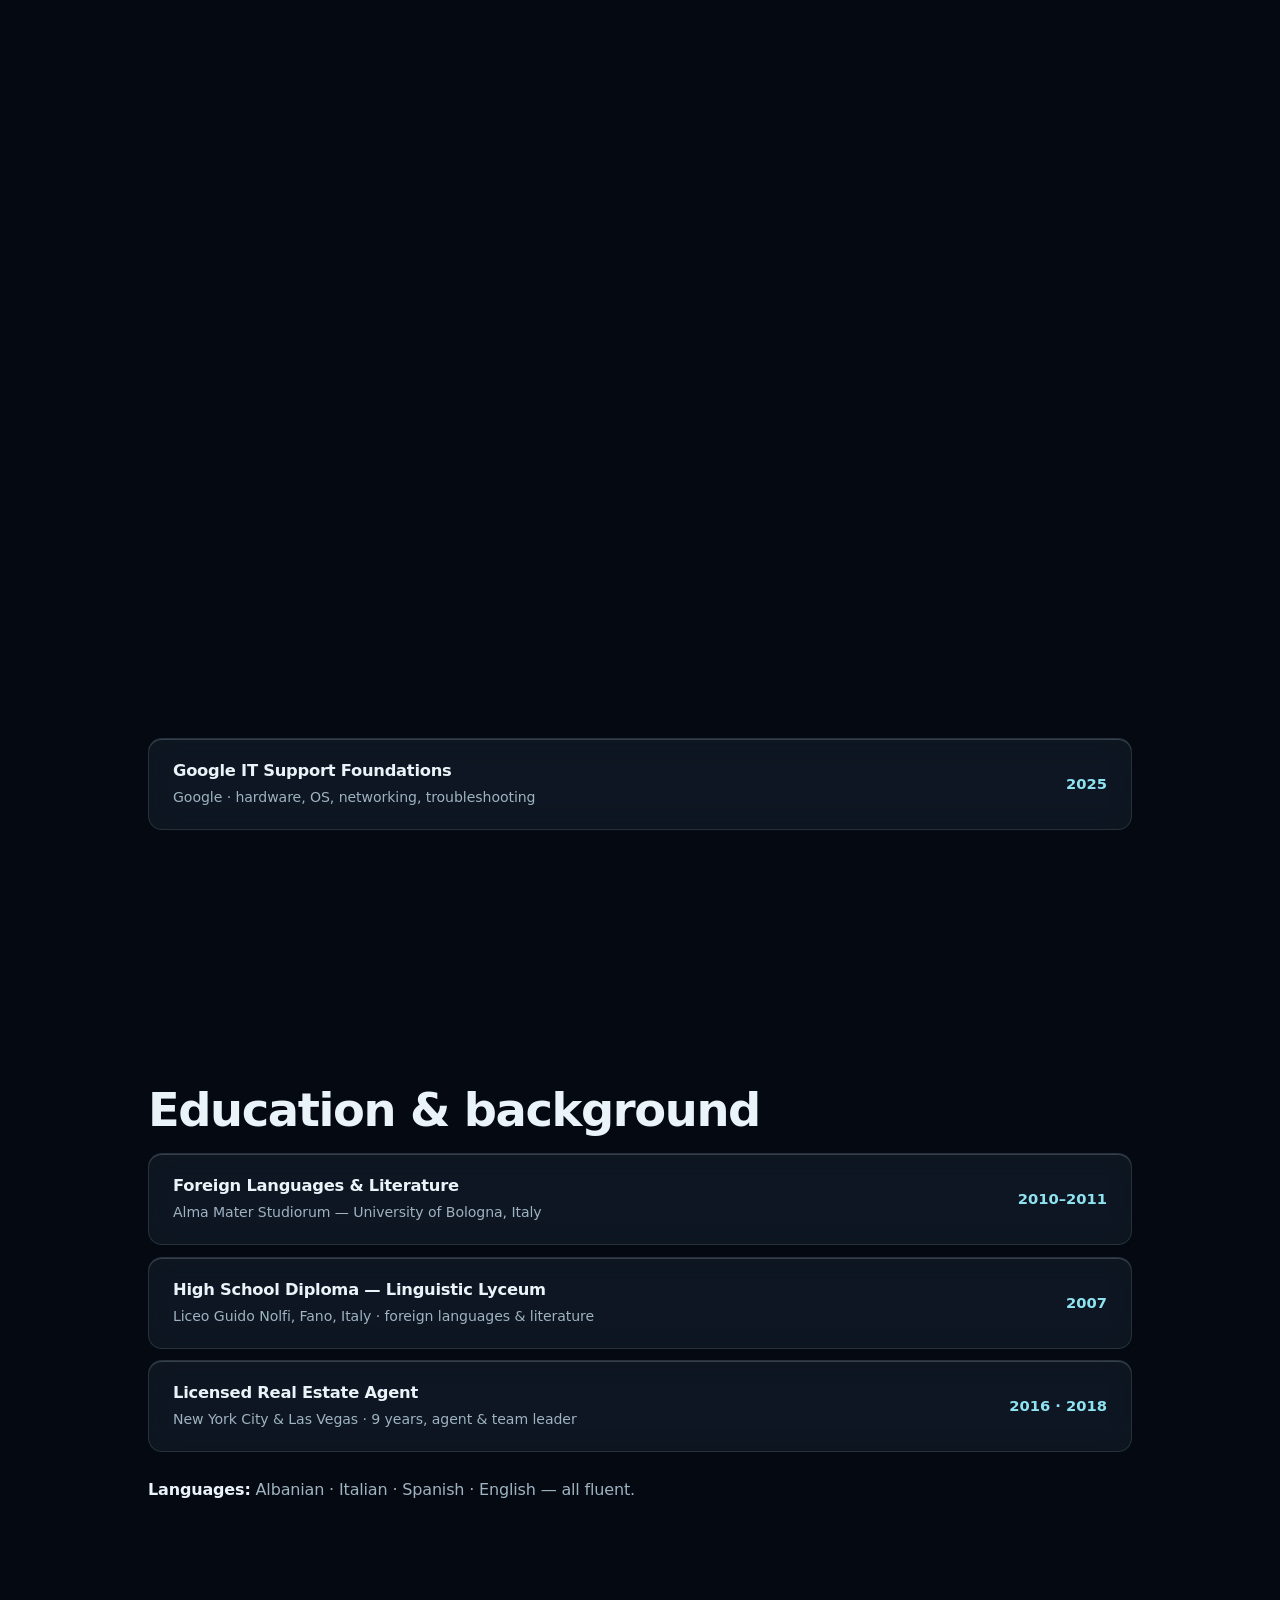
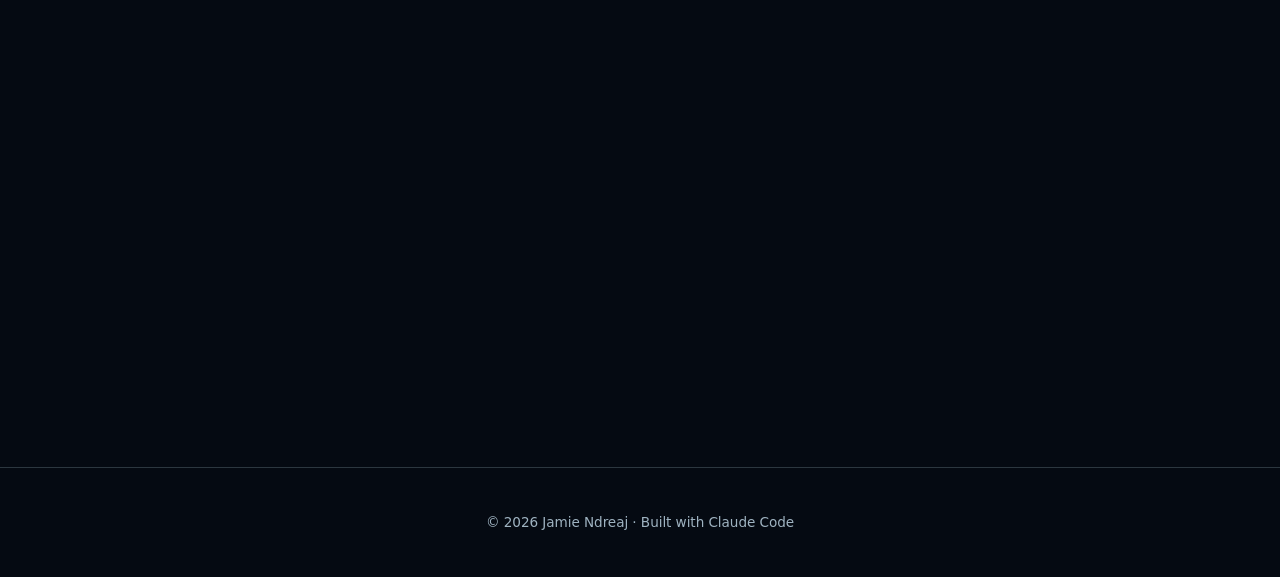
==== commit d68e6f52: "Pull Alter back out — not ready to be public yet Added it too early in the last commit. Keeping it p" ====
--- a/index.html
+++ b/index.html
@@ -219,31 +219,6 @@
         </div>
       </div>
     </article>
-    <!-- ---- Alter (in progress) ---- -->
-    <article class="project project-reverse">
-      <div class="project-media">
-        <div class="phone">
-          <div class="phone-screen splash splash-alter">
-            <span class="wordmark">Alter</span>
-            <span class="splash-name">An alarm that wakes you talking</span>
-          </div>
-        </div>
-      </div>
-      <div class="project-body">
-        <h3>Alter <span class="badge">In Progress</span></h3>
-        <p class="project-tagline">A morning briefing you don't have to read.</p>
-        <p class="project-desc">
-          An alarm that wakes you speaking your day: weather, a walk-through of
-          your calendar, and who you're meeting and why it matters &mdash; it
-          reads your contacts so it can flag a client's birthday before you'd
-          otherwise notice. Ask it to add something and it finds the slot
-          itself. Currently in active development.
-        </p>
-        <ul class="tags">
-          <li>iOS</li><li>React Native</li><li>Expo</li><li>AlarmKit</li><li>Voice</li>
-        </ul>
-      </div>
-    </article>
     <!-- ---- end project cards ---- -->
   </section>
 
--- a/styles.css
+++ b/styles.css
@@ -441,17 +441,6 @@
   color: transparent;
 }
 .splash-buydropt .splash-name { font-size: 0.78rem; text-align: center; color: var(--text-dim); }
-.splash-alter { background: radial-gradient(120% 90% at 50% 20%, #2a3b52, #0b131f); padding: 0 8px; }
-.splash-alter .wordmark {
-  font-size: 2rem;
-  font-weight: 700;
-  letter-spacing: -0.03em;
-  background: var(--metal);
-  -webkit-background-clip: text;
-  background-clip: text;
-  color: transparent;
-}
-.splash-alter .splash-name { font-size: 0.78rem; text-align: center; color: var(--text-dim); }
 .project-body h3 {
   font-size: 1.65rem;
   font-weight: 600;
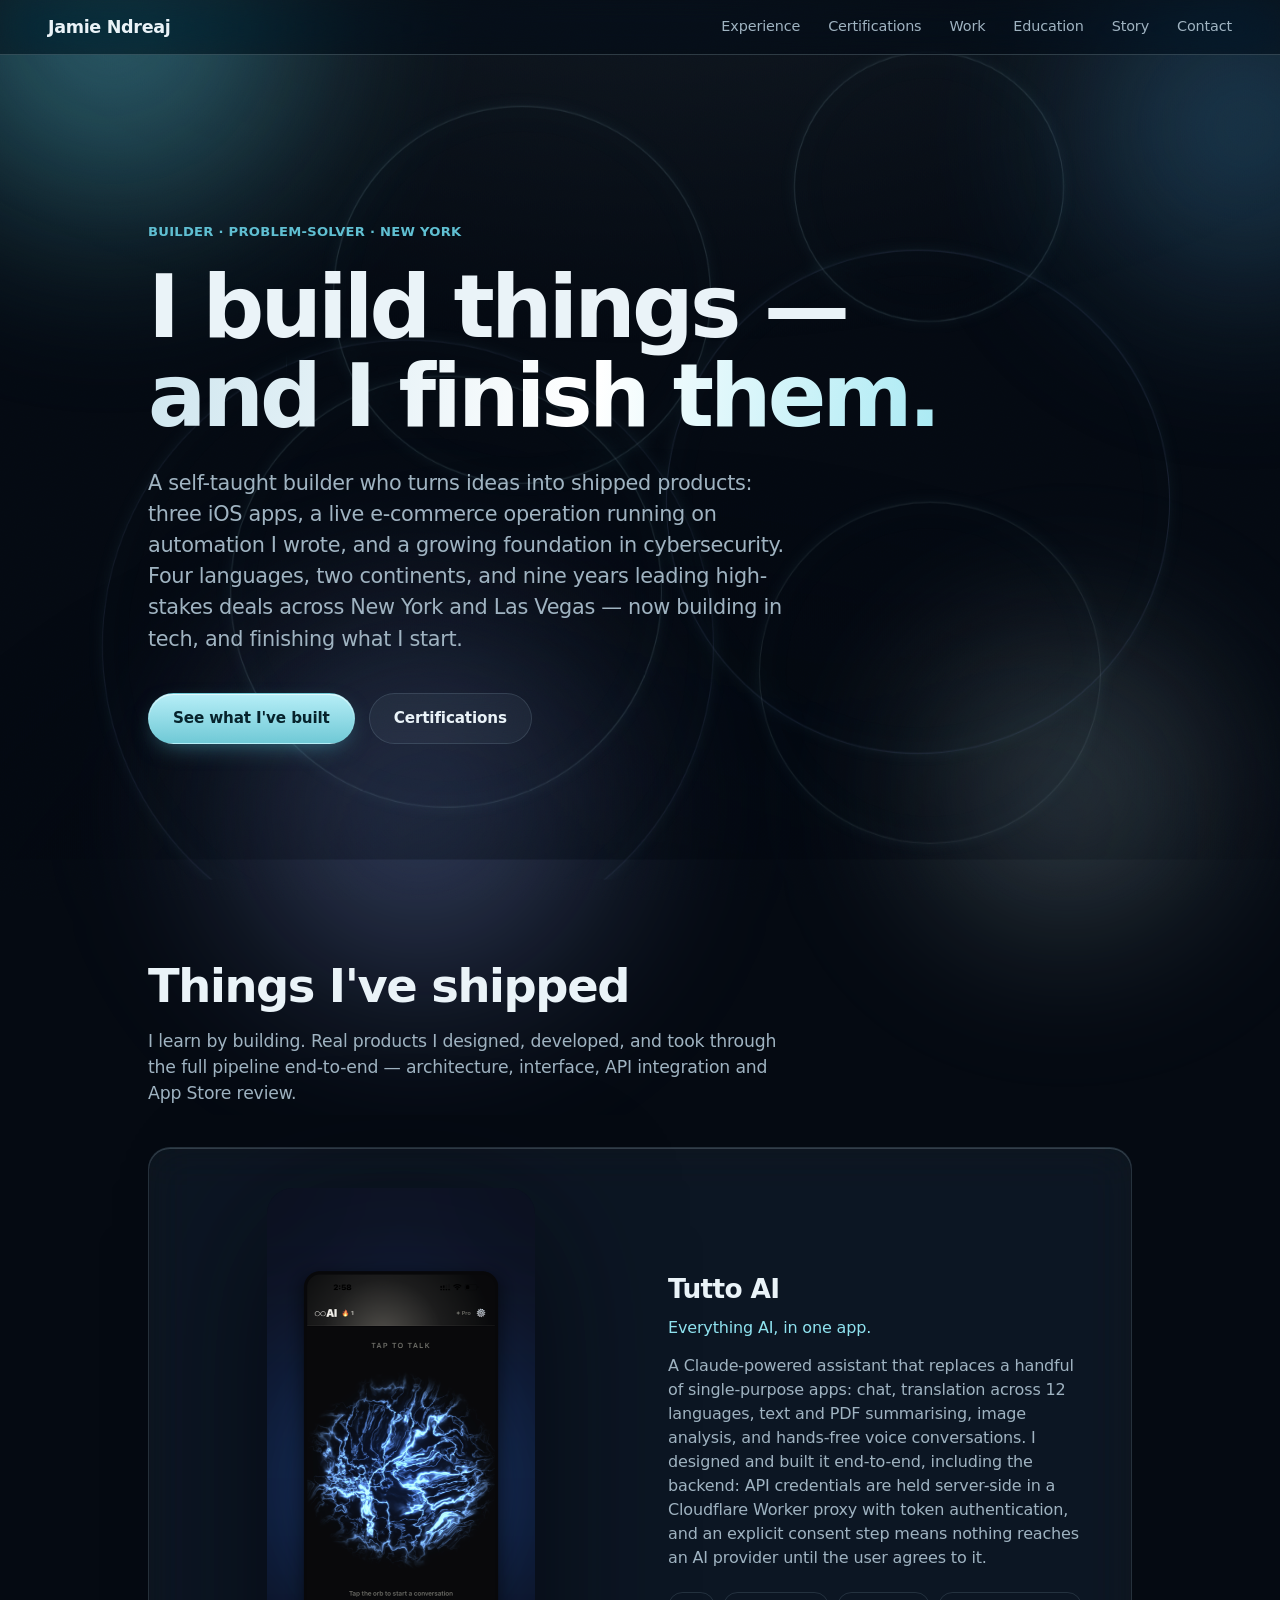
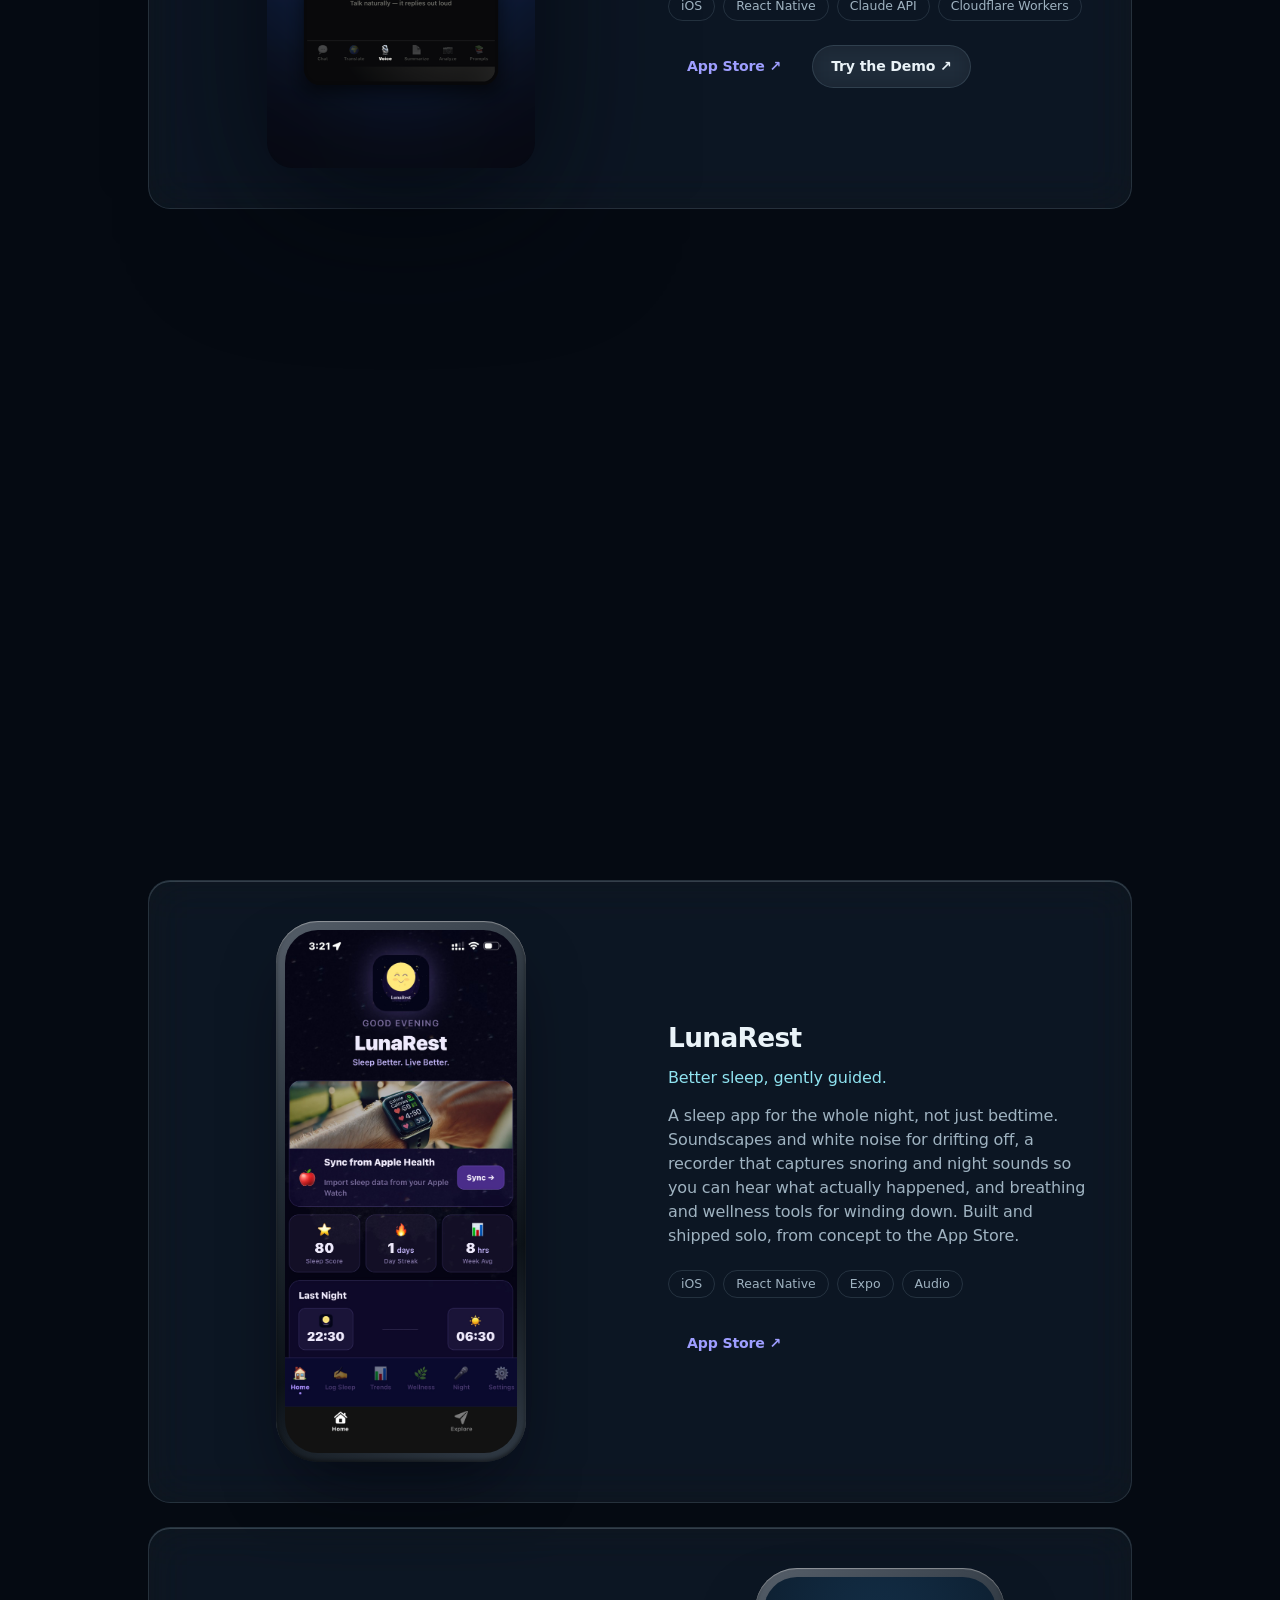
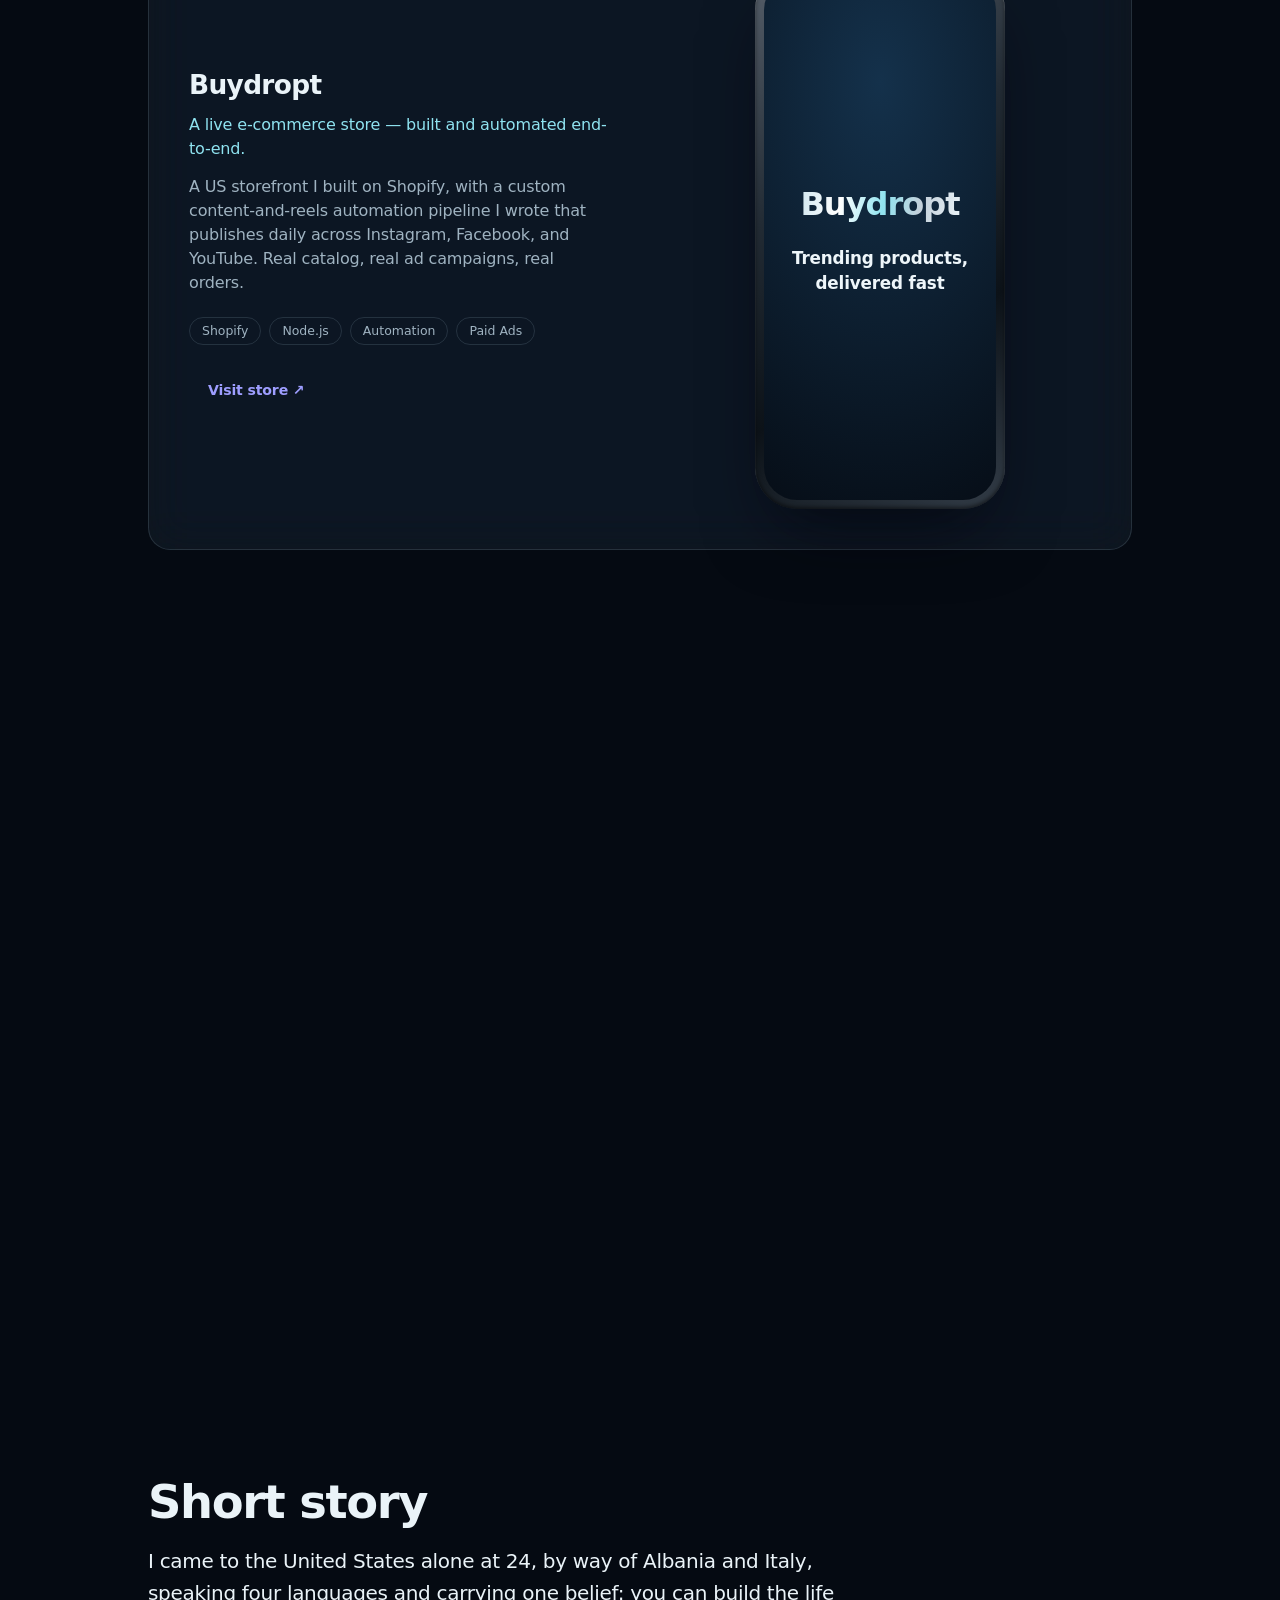
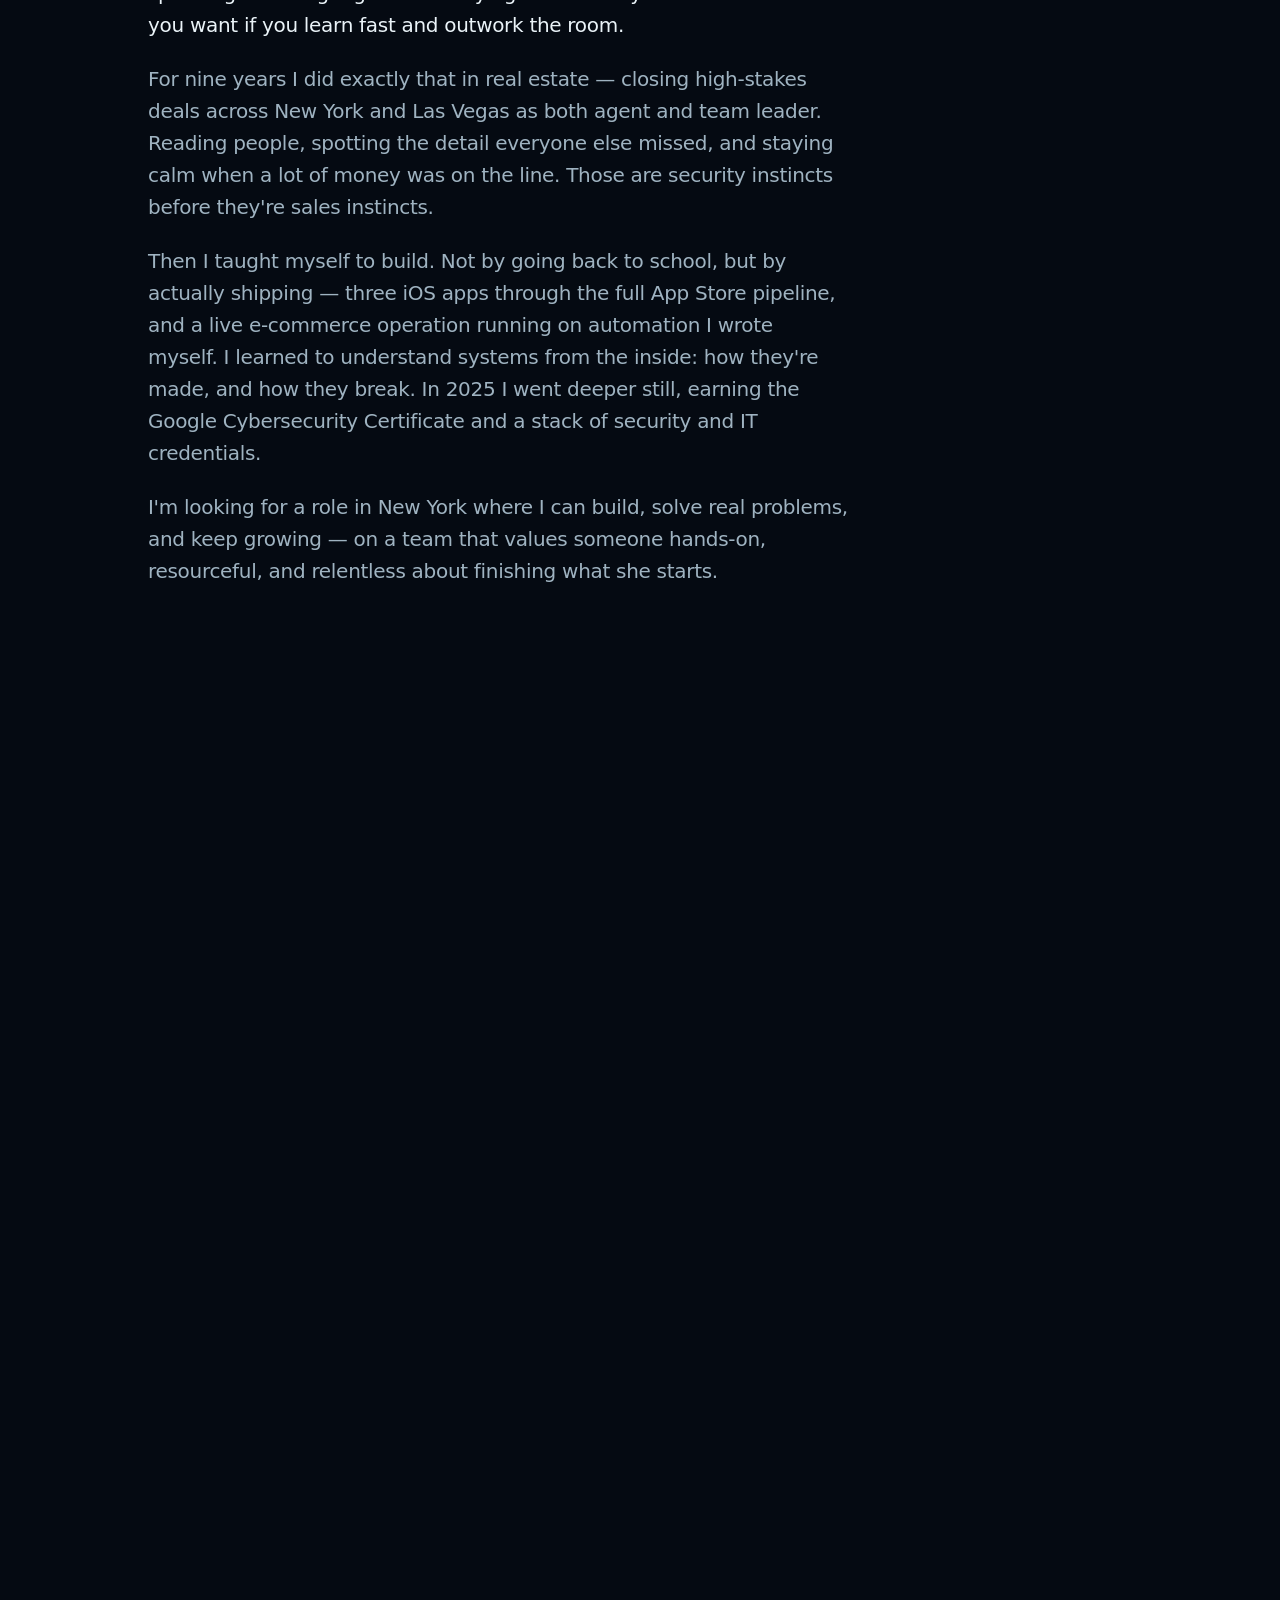
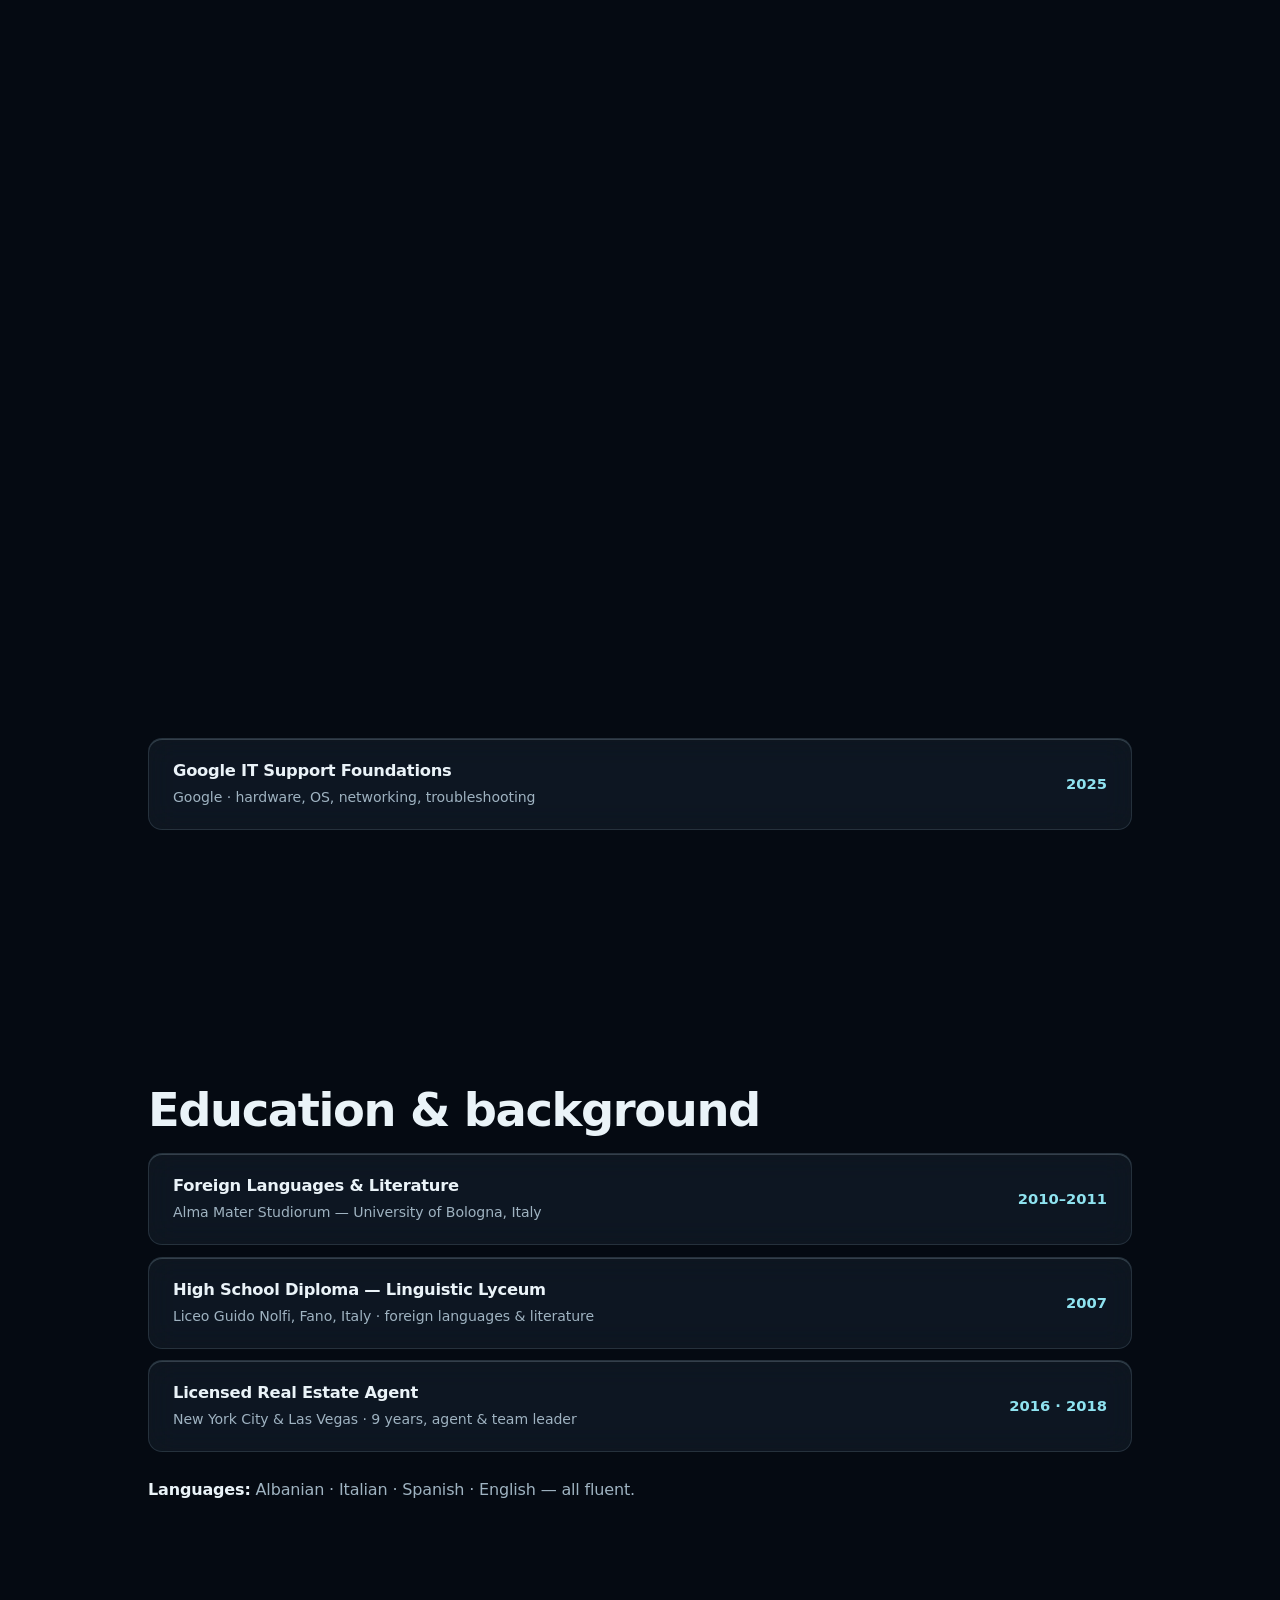
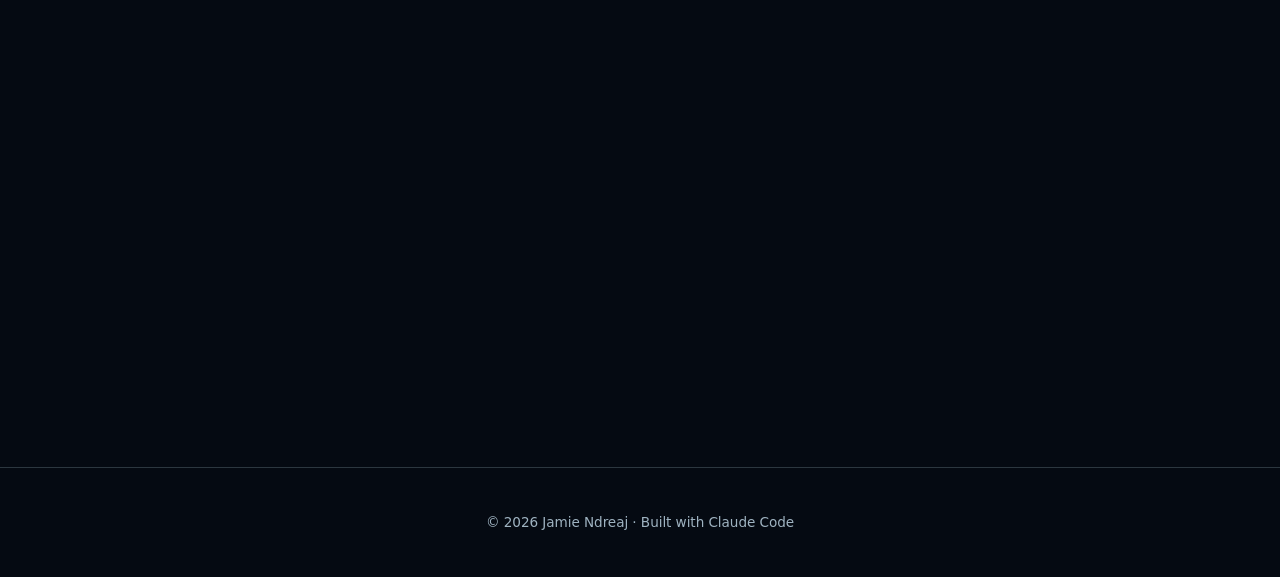
==== commit c963798a: "Self-host the demo walkthroughs instead of linking off-site Both demos now live at demos/tuttoai.htm" ====
--- a/index.html
+++ b/index.html
@@ -100,7 +100,7 @@
         </ul>
         <div class="project-links">
           <a href="https://apps.apple.com/us/app/tutto-ai/id6776184829" target="_blank" rel="noopener" class="btn btn-small">App Store ↗</a>
-          <a href="https://claude.ai/code/artifact/d23168d9-b02d-4e4c-9490-fad659172dcb" target="_blank" rel="noopener" class="btn btn-small btn-ghost">Try the Demo ↗</a>
+          <a href="demos/tuttoai.html" target="_blank" rel="noopener" class="btn btn-small btn-ghost">Try the Demo ↗</a>
         </div>
       </div>
     </article>
@@ -131,7 +131,7 @@
         </ul>
         <div class="project-links">
           <a href="https://apps.apple.com/us/app/nourishme-ai-nutrition/id6766461839" target="_blank" rel="noopener" class="btn btn-small">App Store ↗</a>
-          <a href="https://claude.ai/code/artifact/8c0483b6-9d97-40db-b639-0b7699b64b6d" target="_blank" rel="noopener" class="btn btn-small btn-ghost">Try the Demo ↗</a>
+          <a href="demos/nourishme.html" target="_blank" rel="noopener" class="btn btn-small btn-ghost">Try the Demo ↗</a>
         </div>
       </div>
     </article>
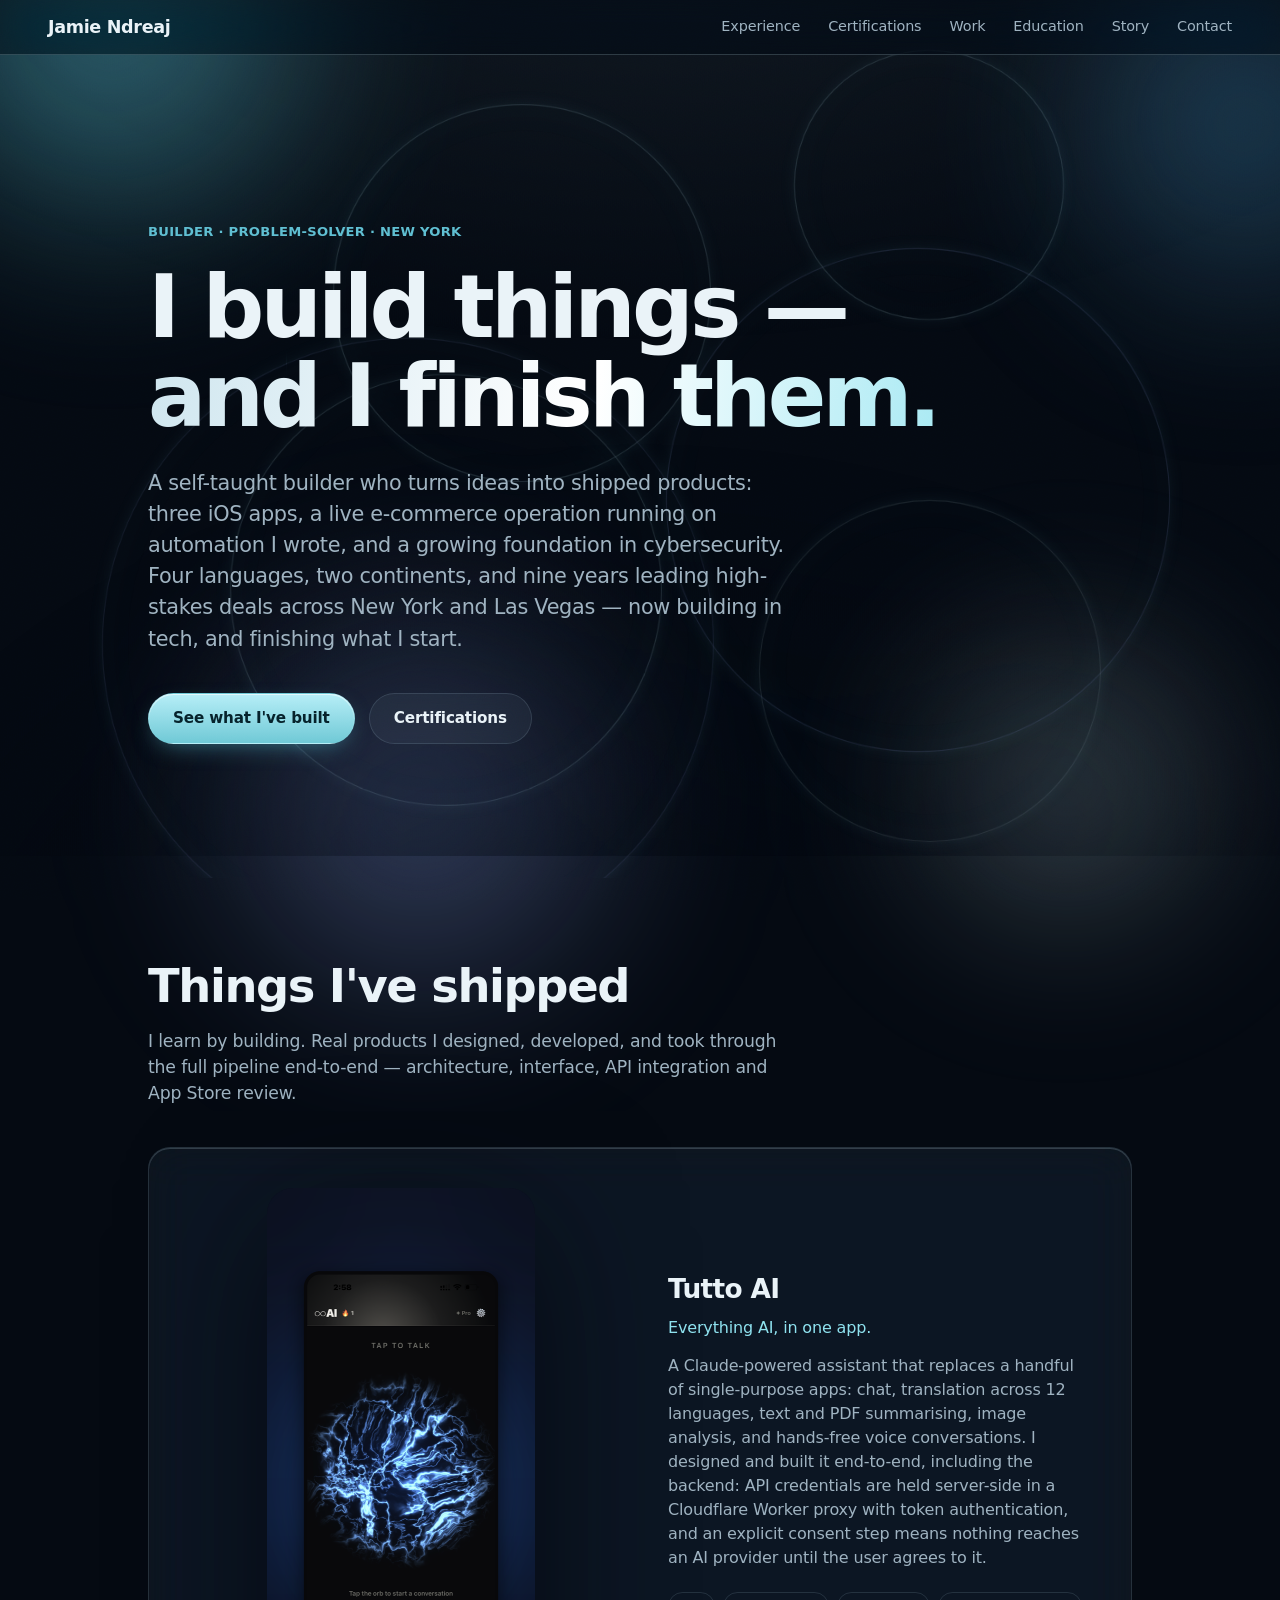
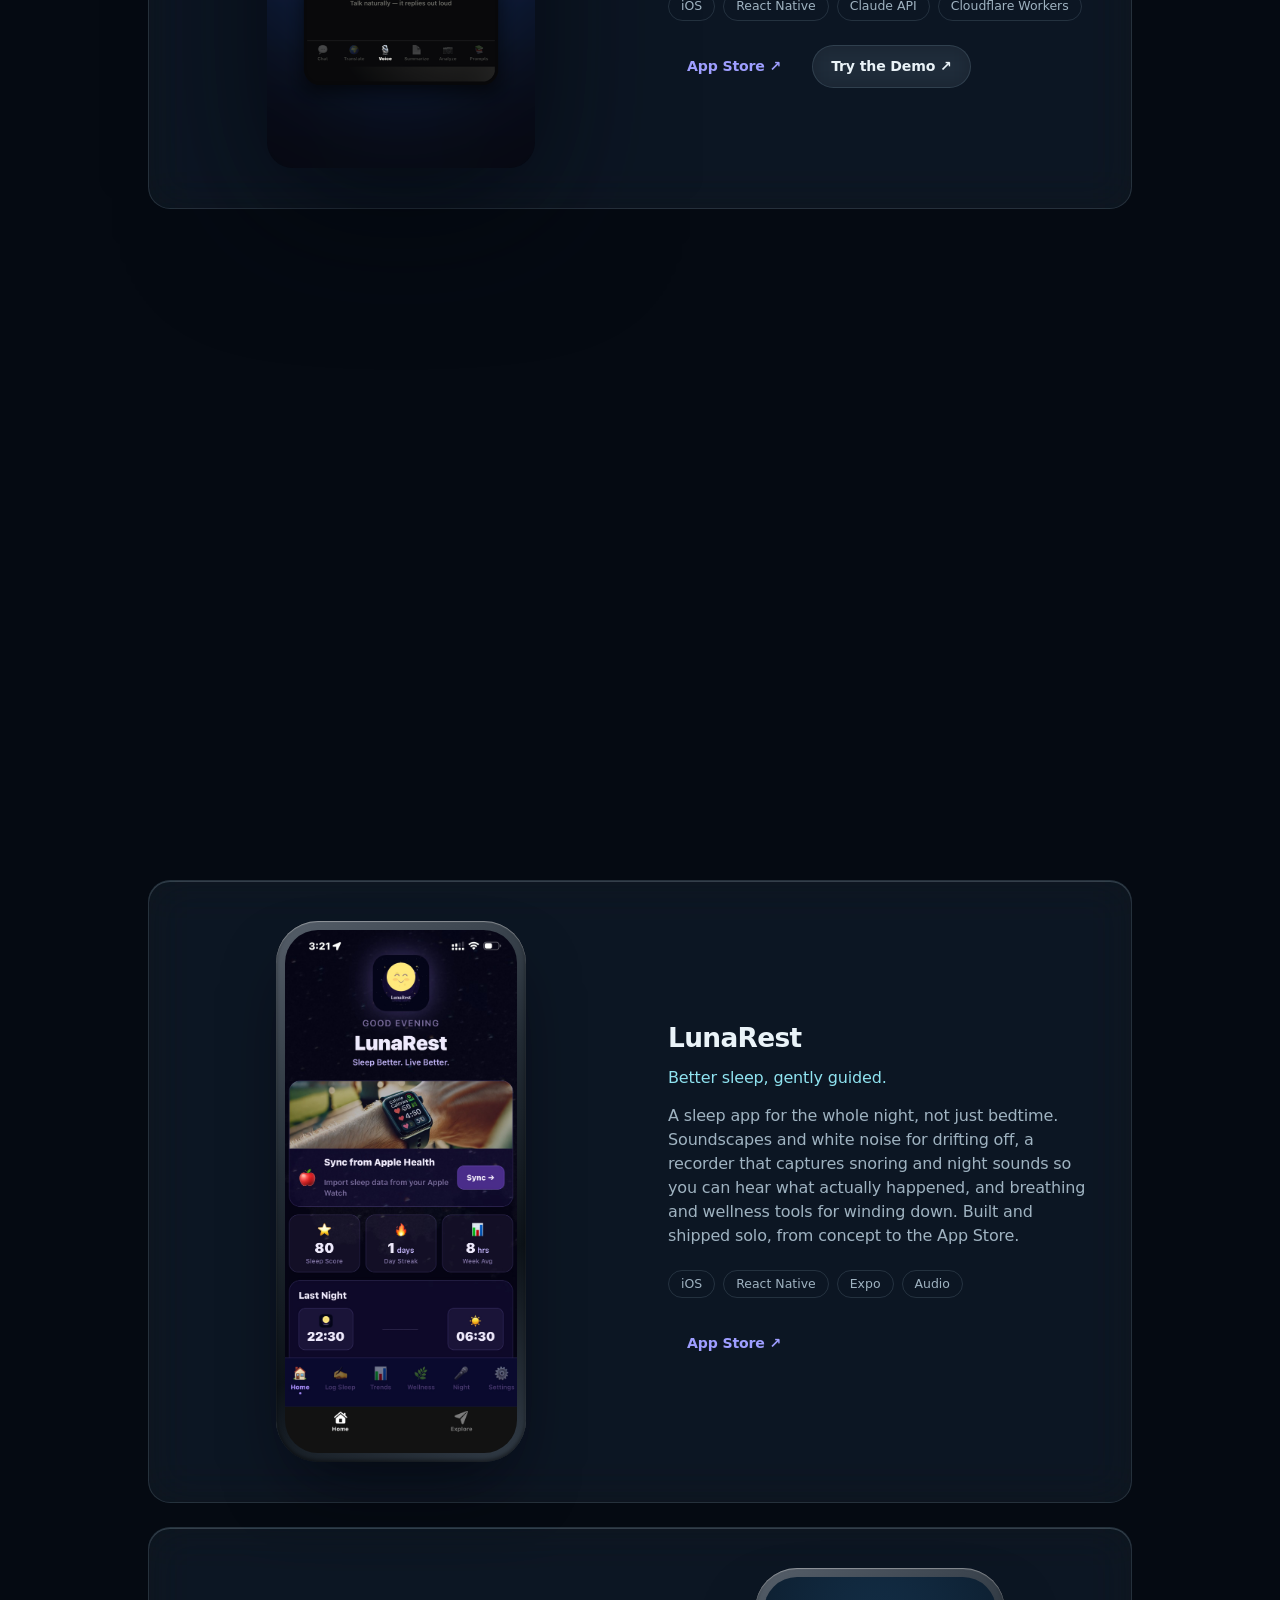
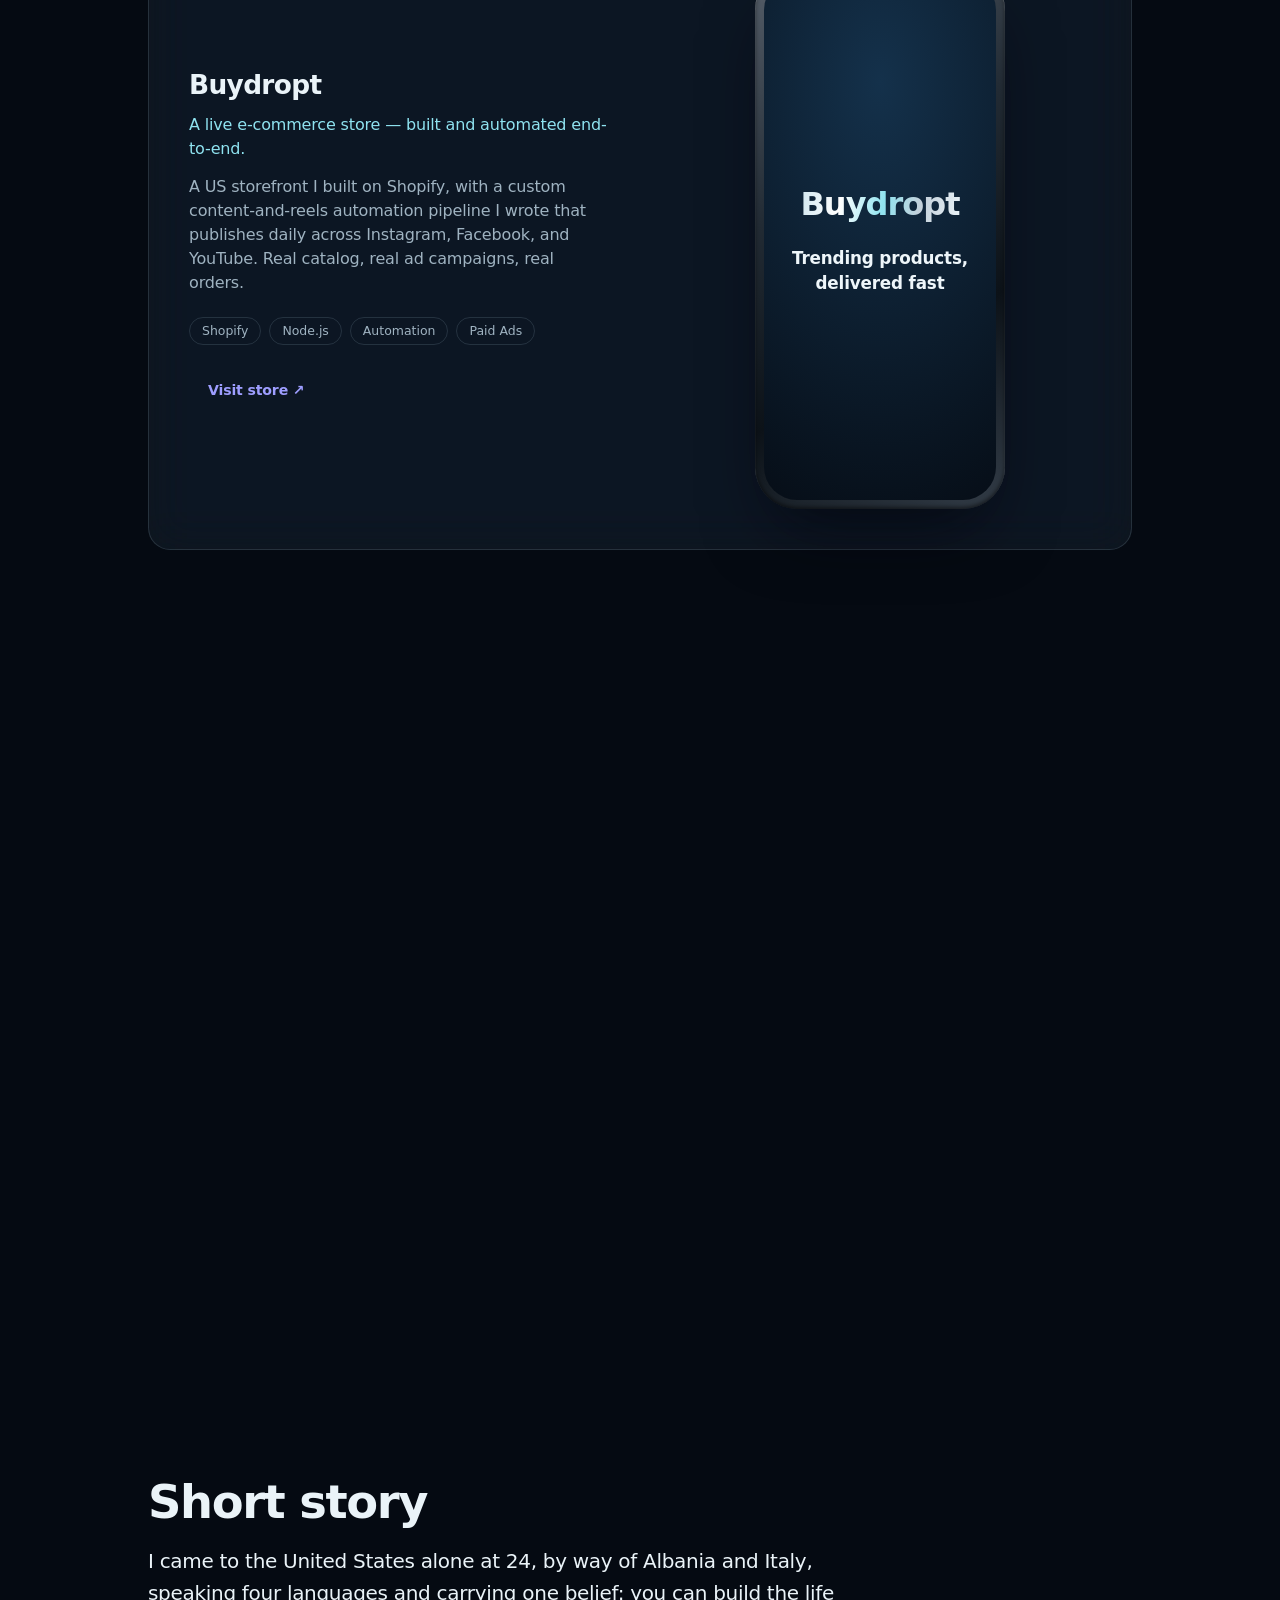
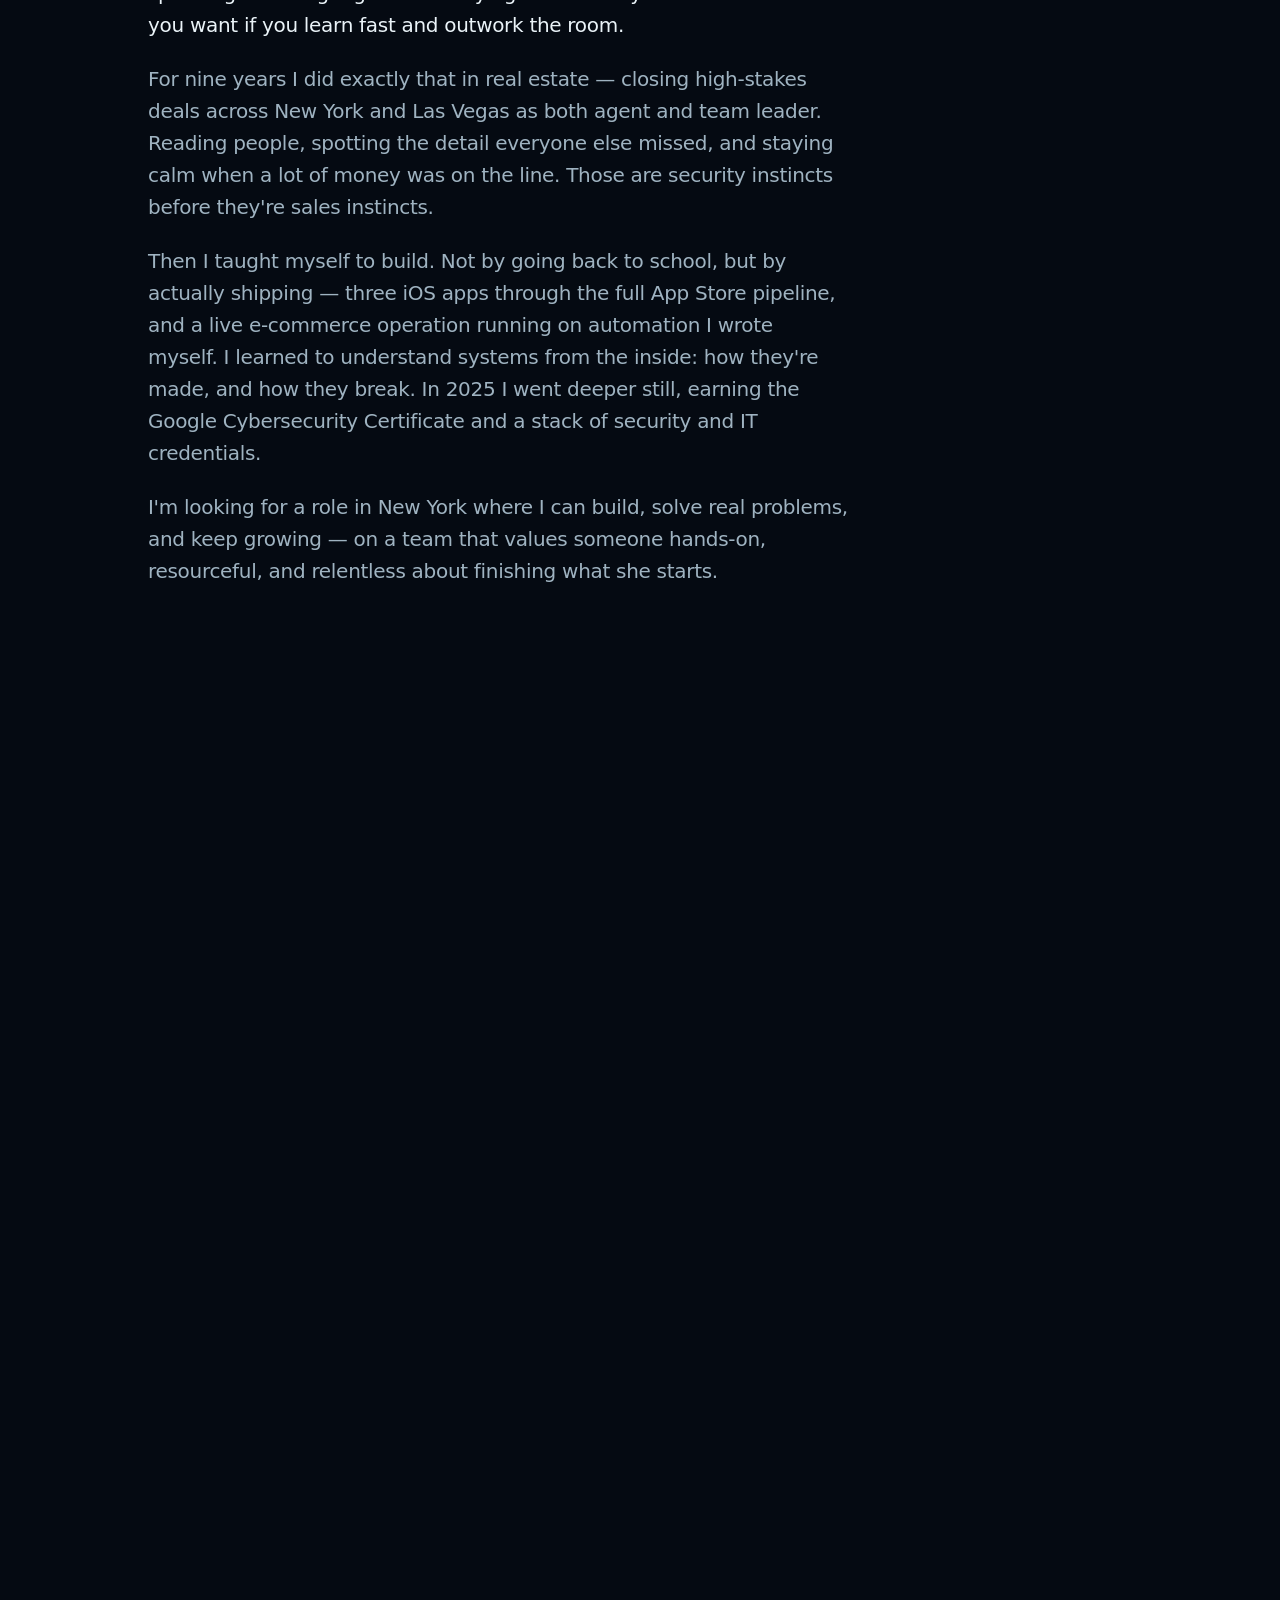
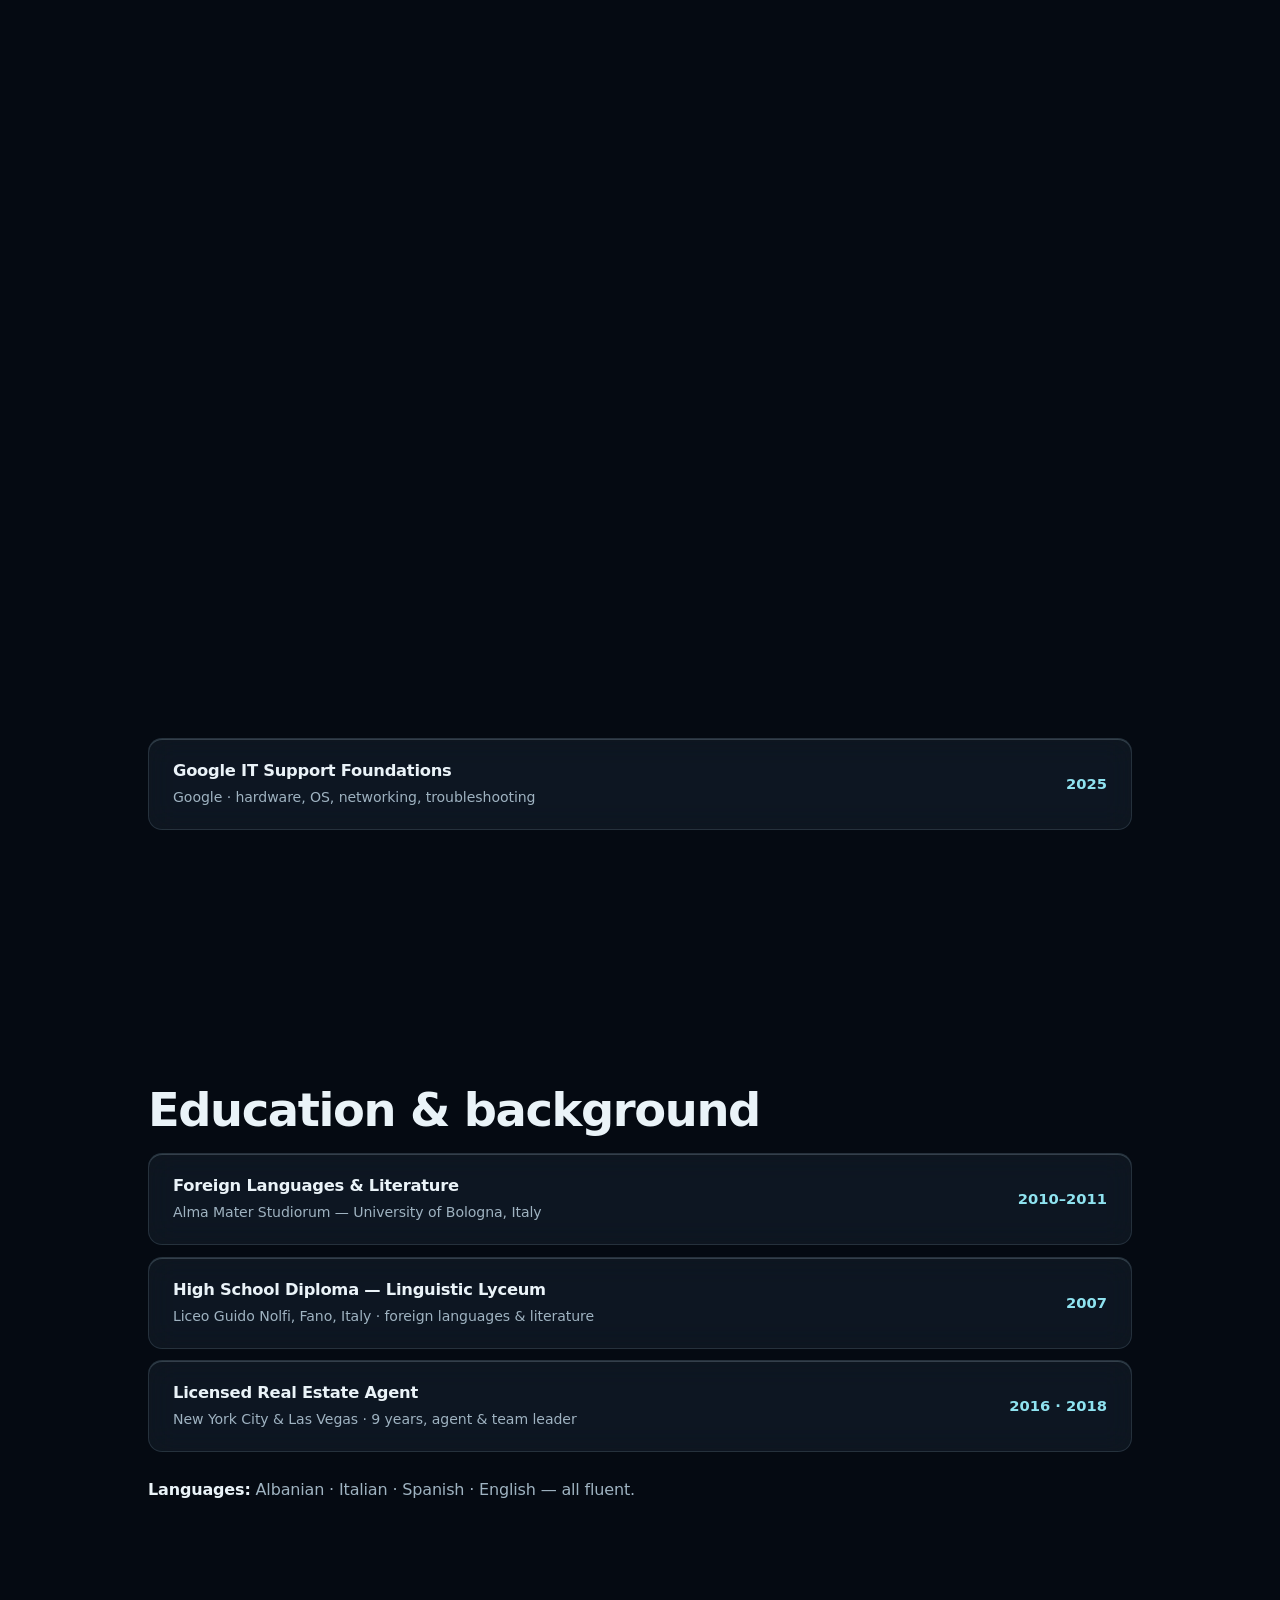
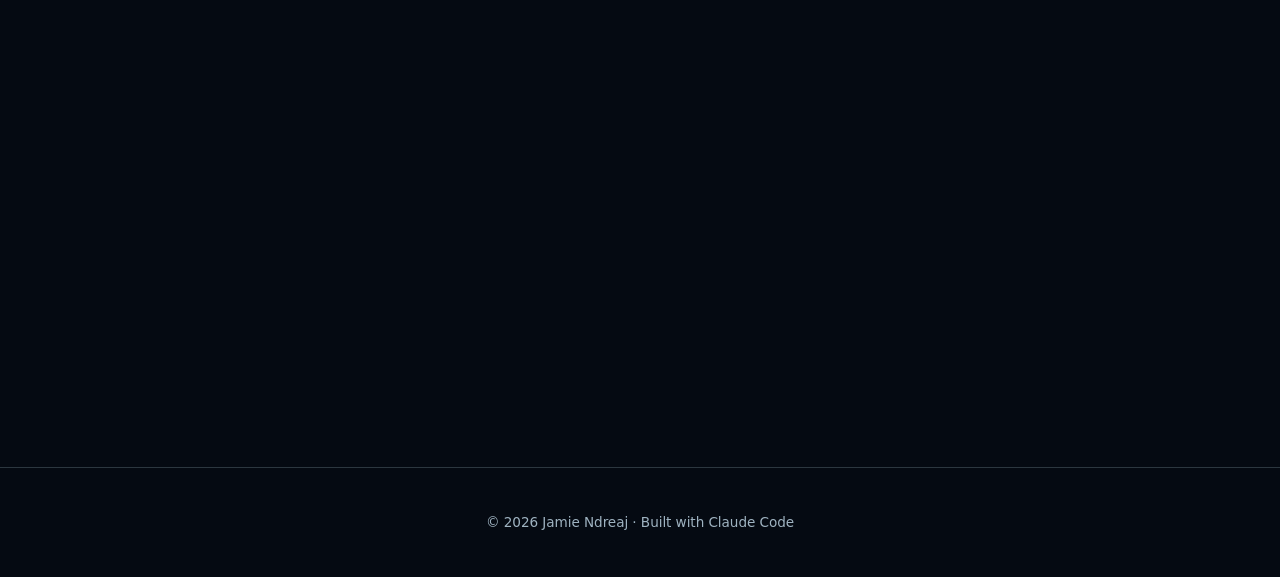
==== commit bb1792c1: "Update NourishMe for the 1.3.0 release New app icon, and the description now covers voice logging an" ====
--- a/index.html
+++ b/index.html
@@ -119,15 +119,16 @@
         <p class="project-tagline">Eat well. Stay private.</p>
         <p class="project-desc">
           A nutrition tracker for people who don&rsquo;t want their health data
-          sold. Scan a barcode or point the camera at a plate and AI works out
-          what you&rsquo;re eating. It goes past calories and macros to
+          sold. Scan a barcode, say what you ate, or point the camera at a plate
+          and AI works out the nutrition. It goes past calories and macros to
           micronutrients &mdash; fibre, sodium, iron, calcium, magnesium,
-          potassium &mdash; with recipes, meal plans, goal planning, trends and
-          exportable history, alongside weight, water and Apple Health step
-          tracking. Every screen translated into English, Italian and Spanish.
-        </p>
-        <ul class="tags">
-          <li>iOS</li><li>React Native</li><li>Expo</li><li>AI Vision</li><li>Apple Health</li>
+          potassium &mdash; with recipes, meal planning, a 149-exercise workout
+          library with MET-based calorie calculations, trends and exportable
+          history, alongside weight, water and Apple Health sync. Every screen
+          translated into English, Italian and Spanish.
+        </p>
+        <ul class="tags">
+          <li>iOS</li><li>React Native</li><li>Expo</li><li>AI Vision</li><li>Voice Input</li><li>Apple Health</li>
         </ul>
         <div class="project-links">
           <a href="https://apps.apple.com/us/app/nourishme-ai-nutrition/id6766461839" target="_blank" rel="noopener" class="btn btn-small">App Store ↗</a>
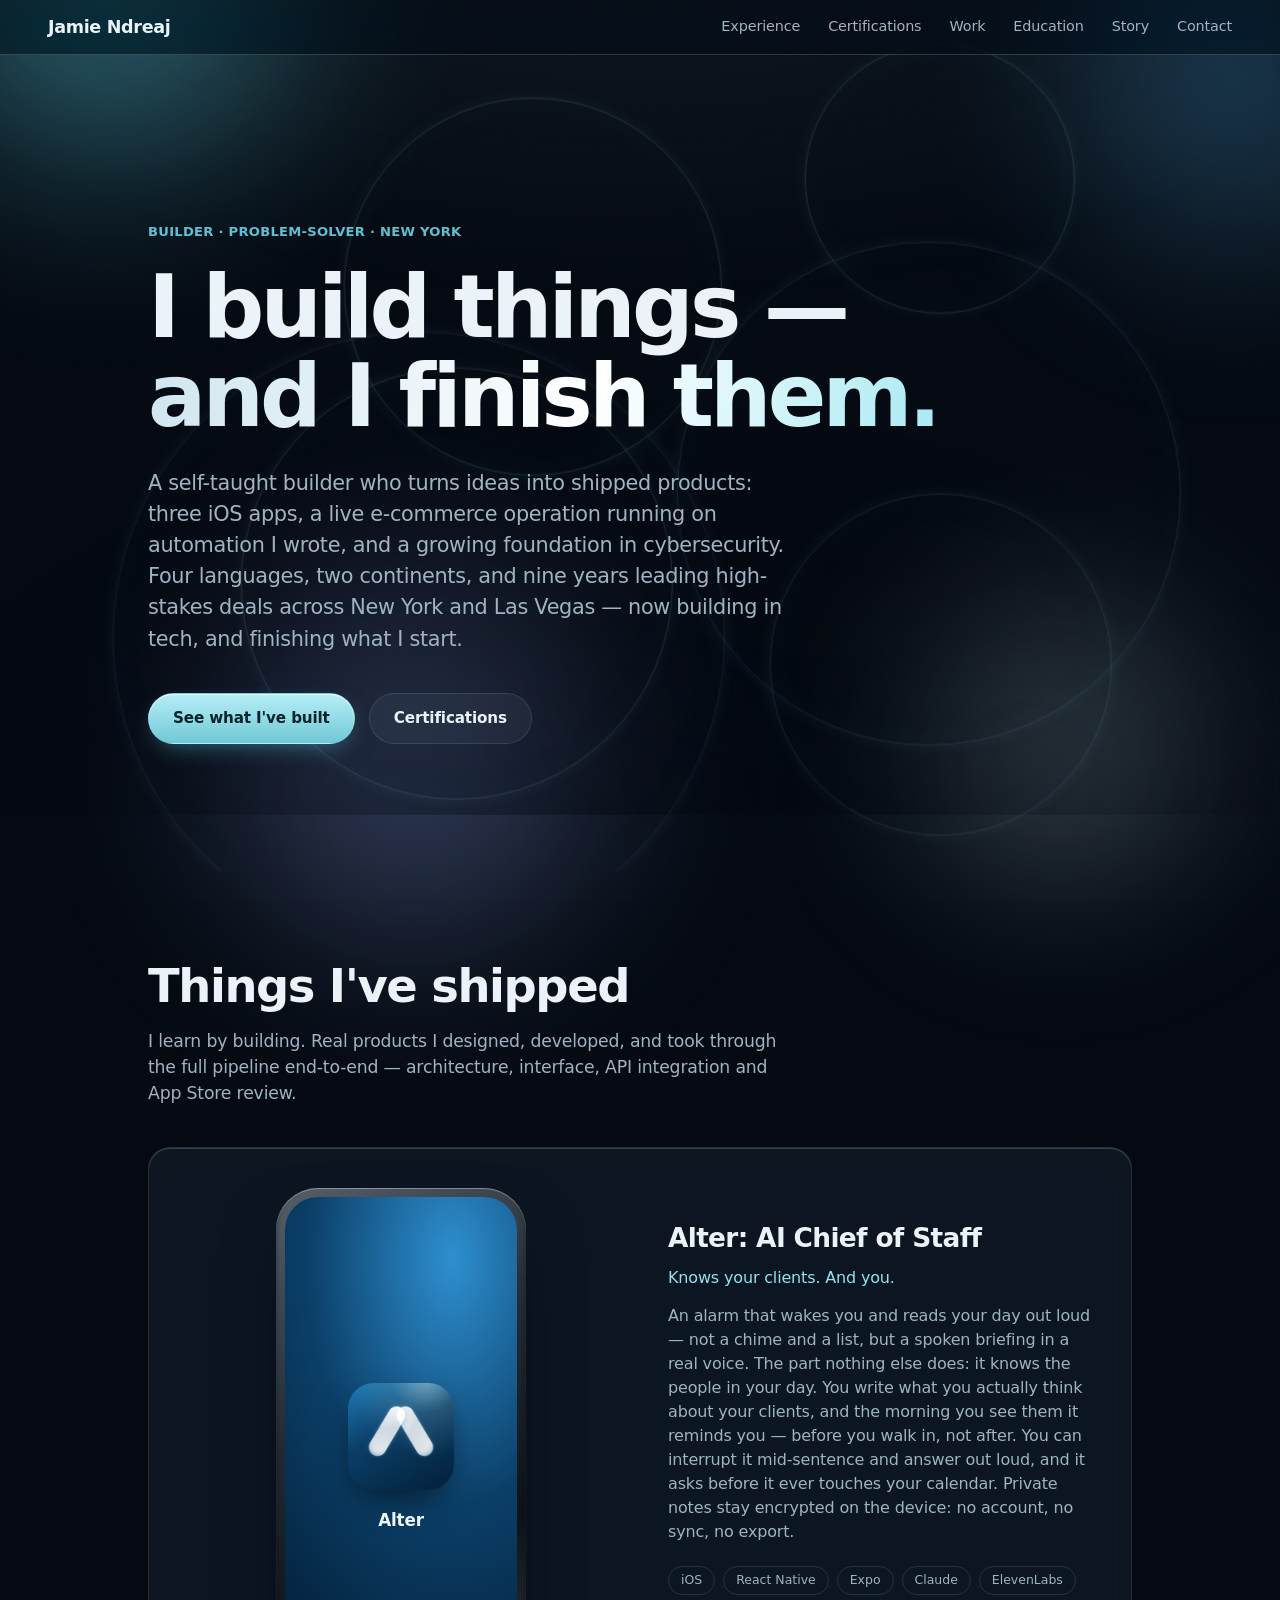
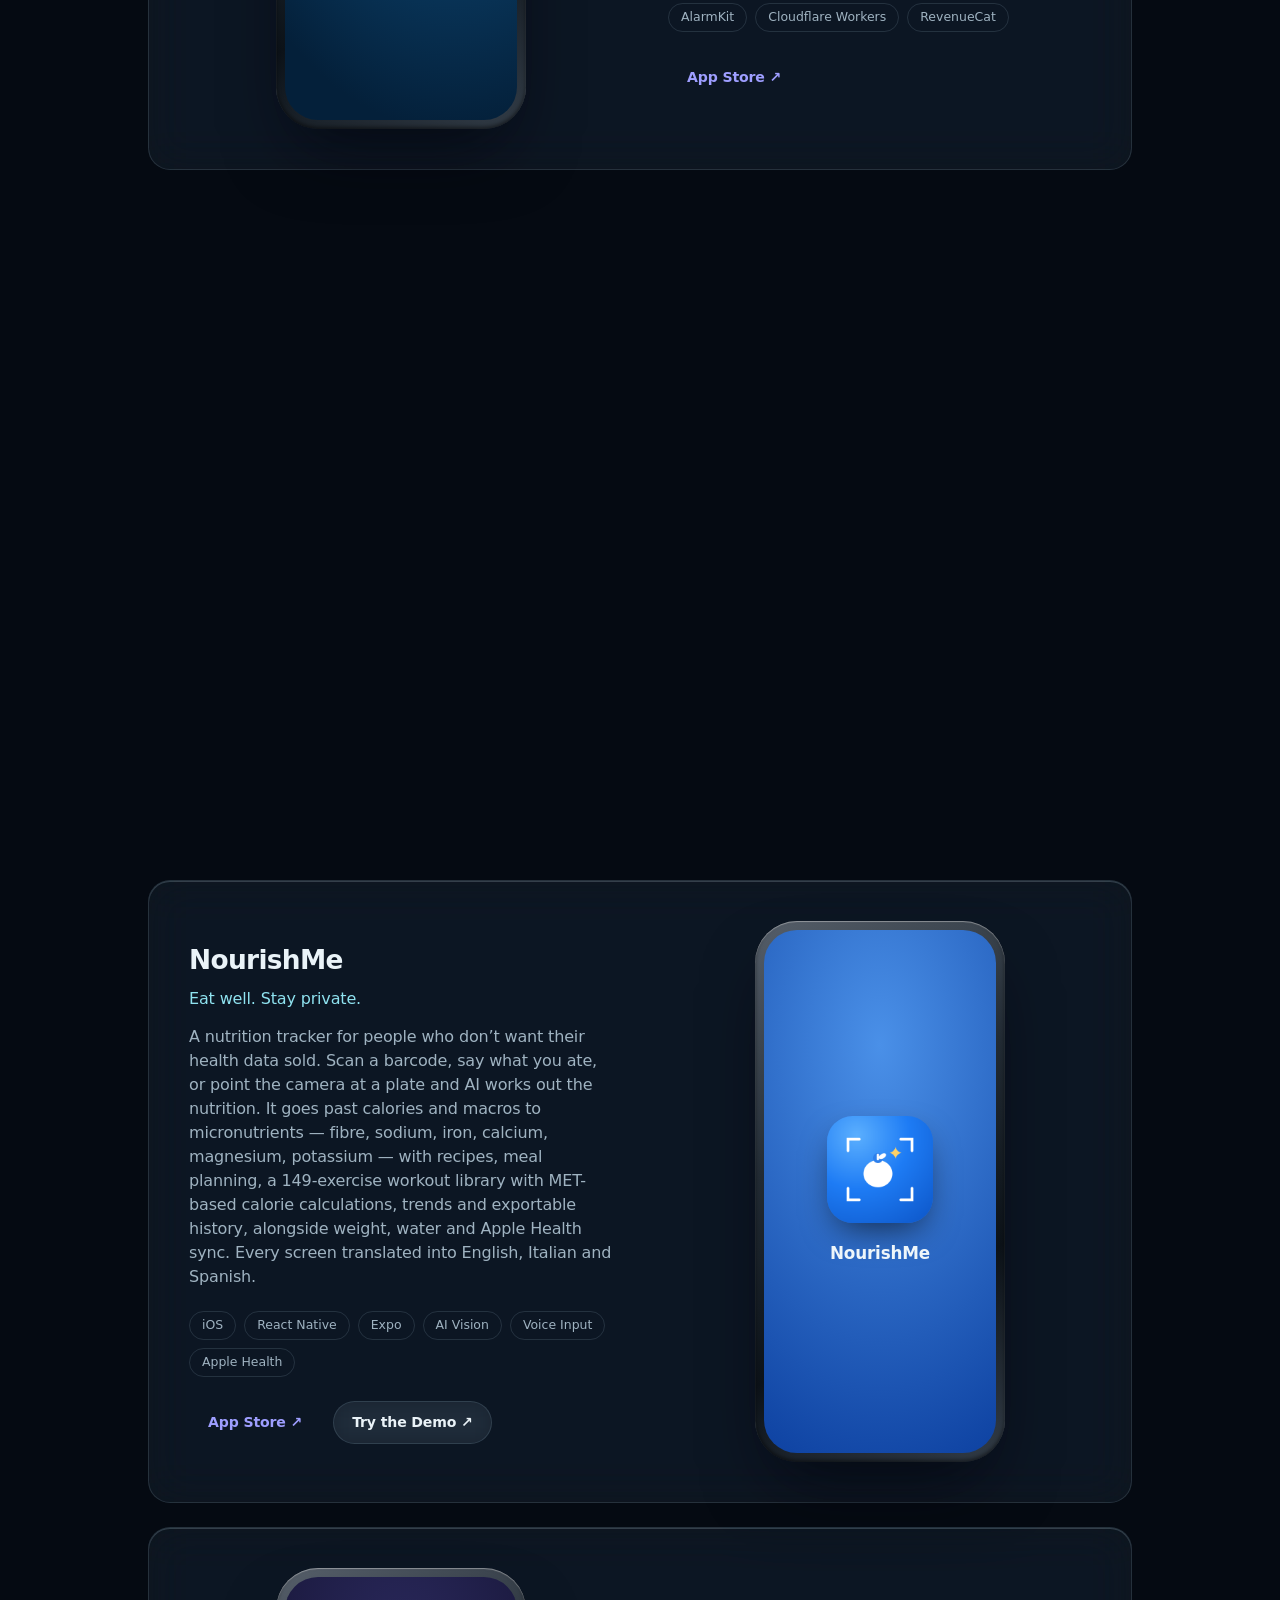
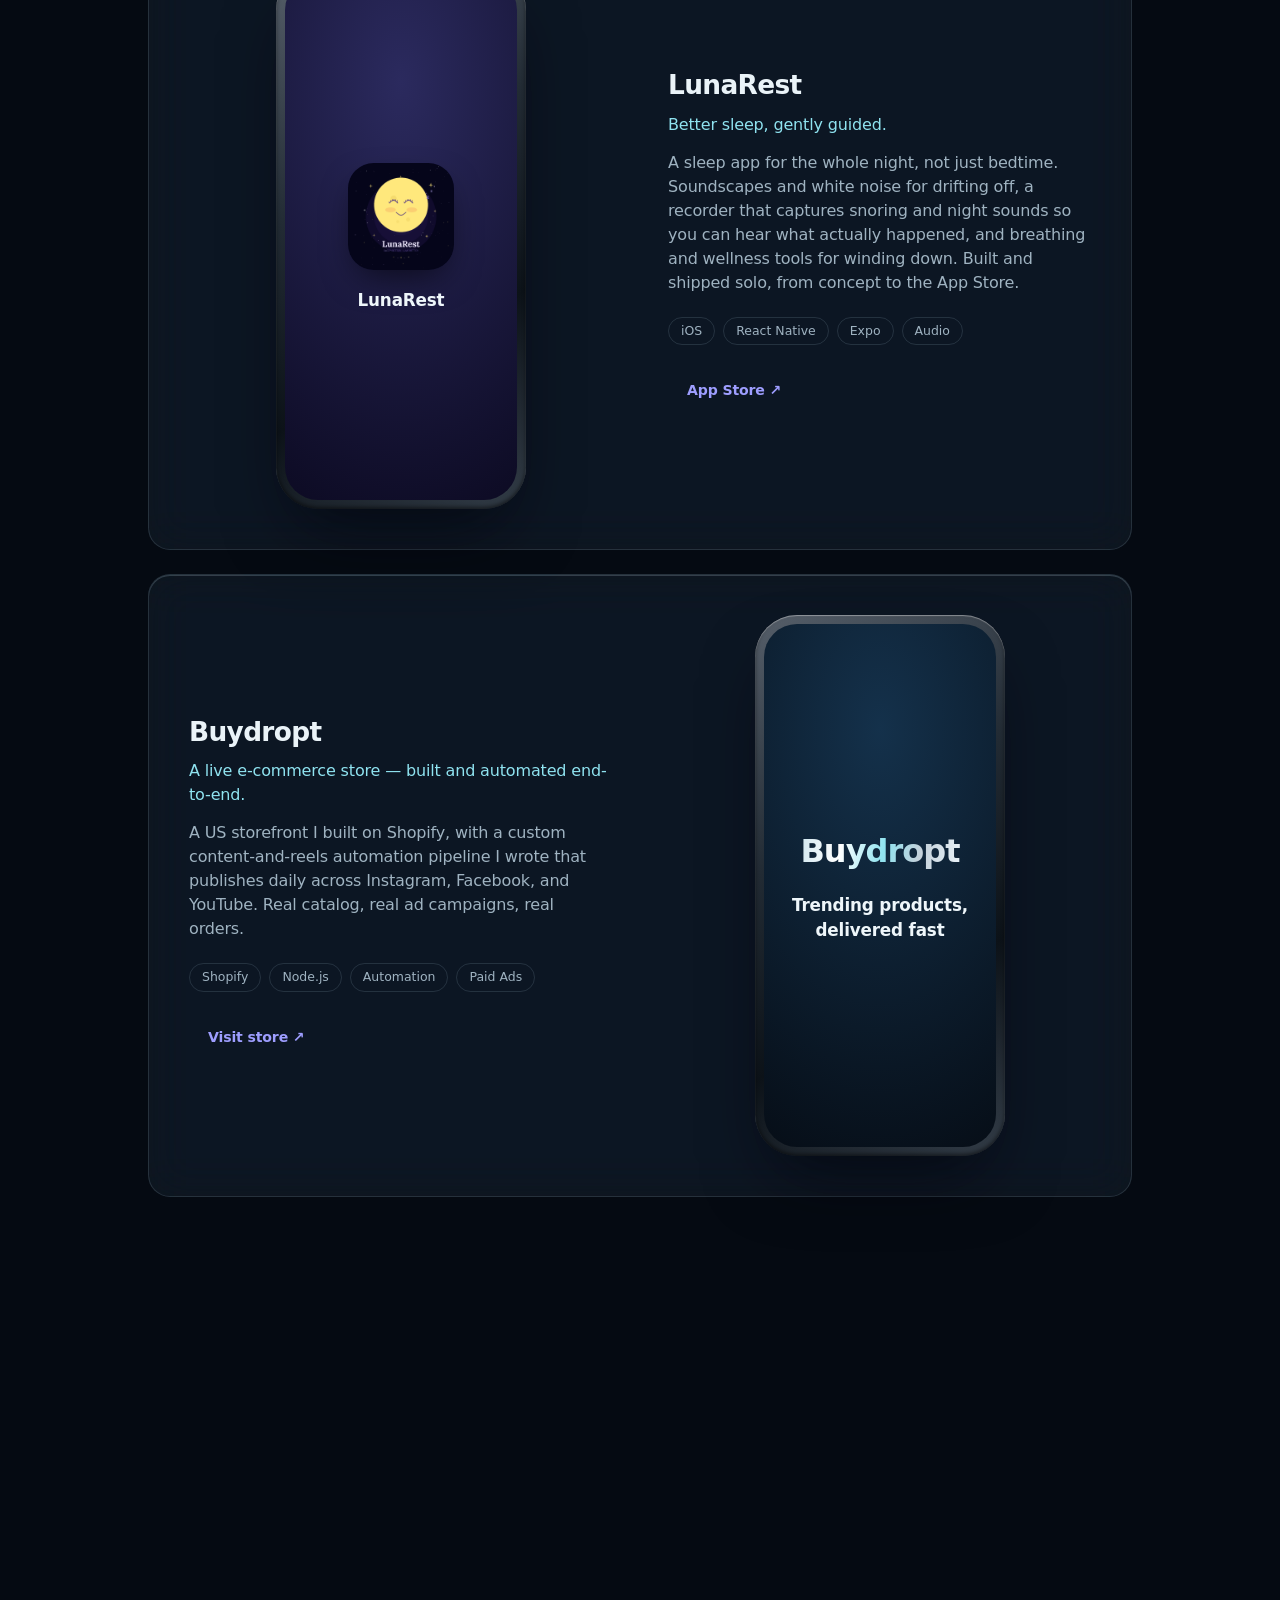
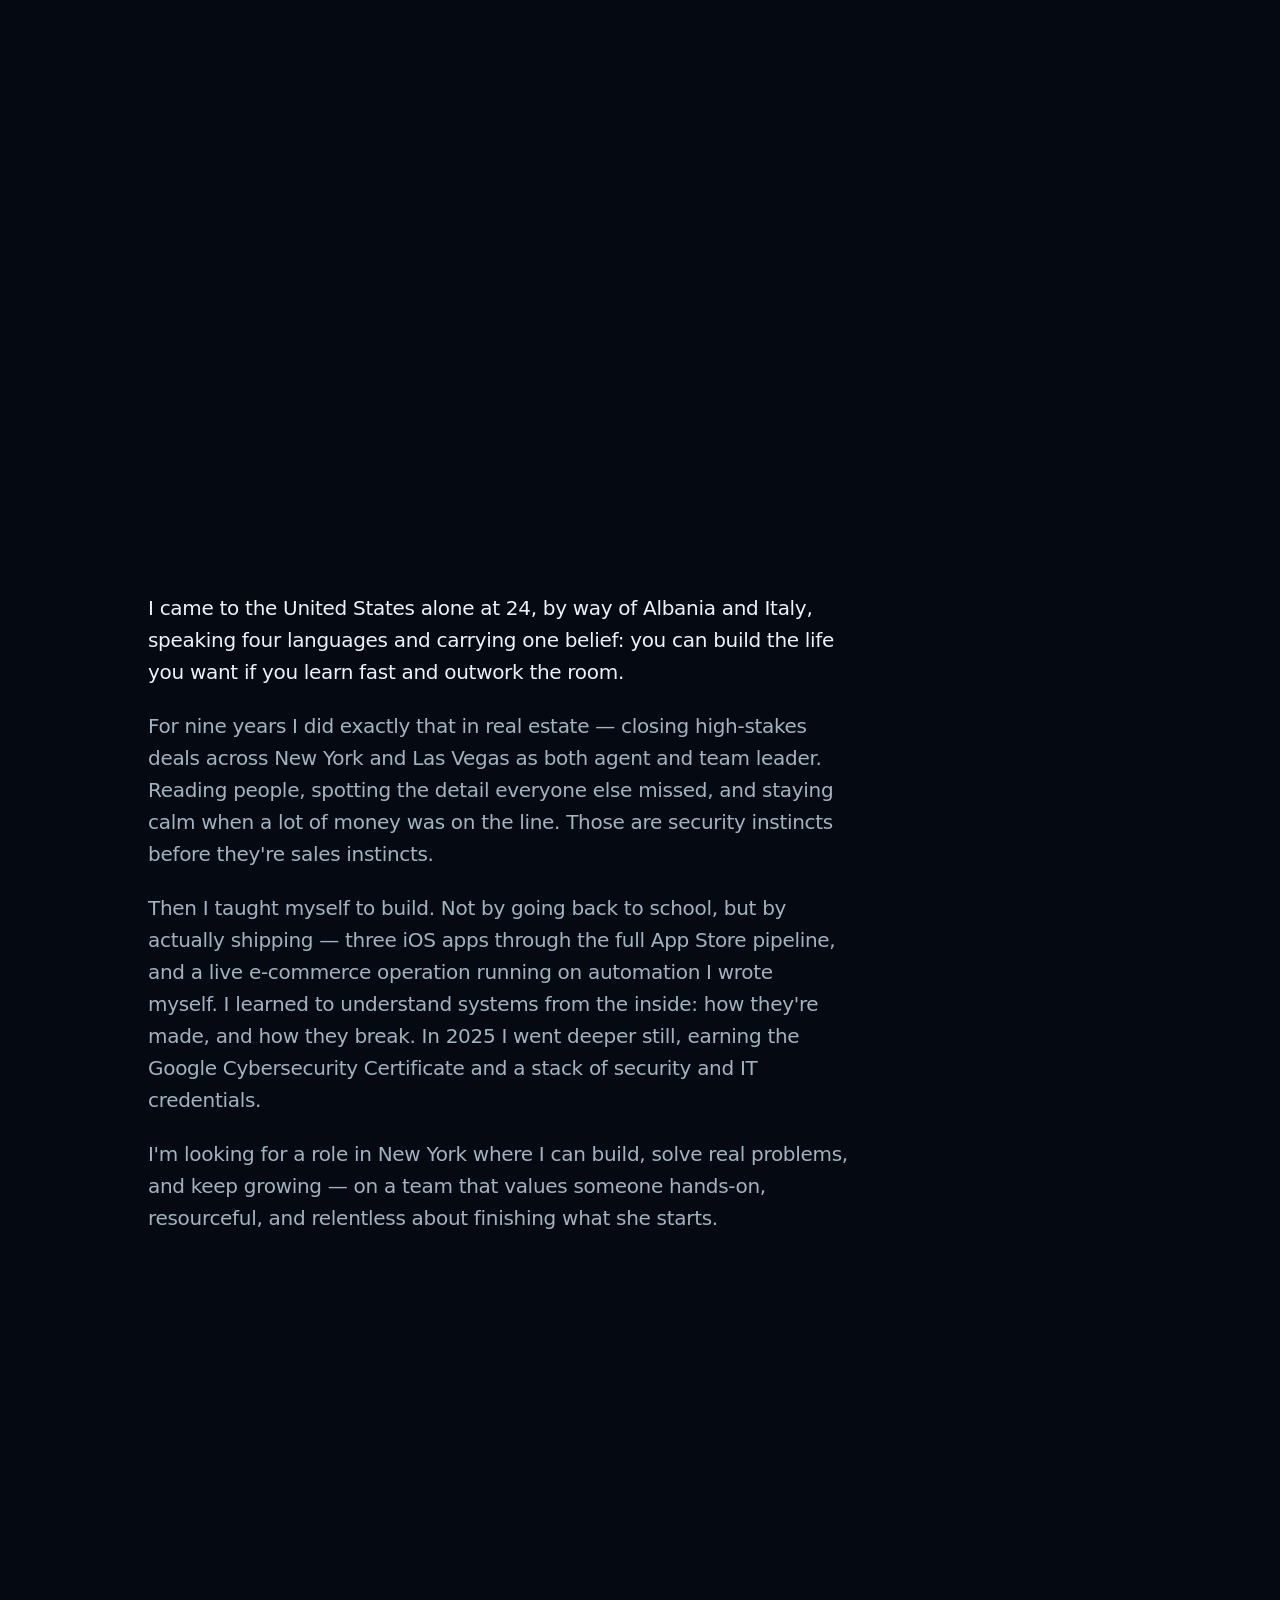
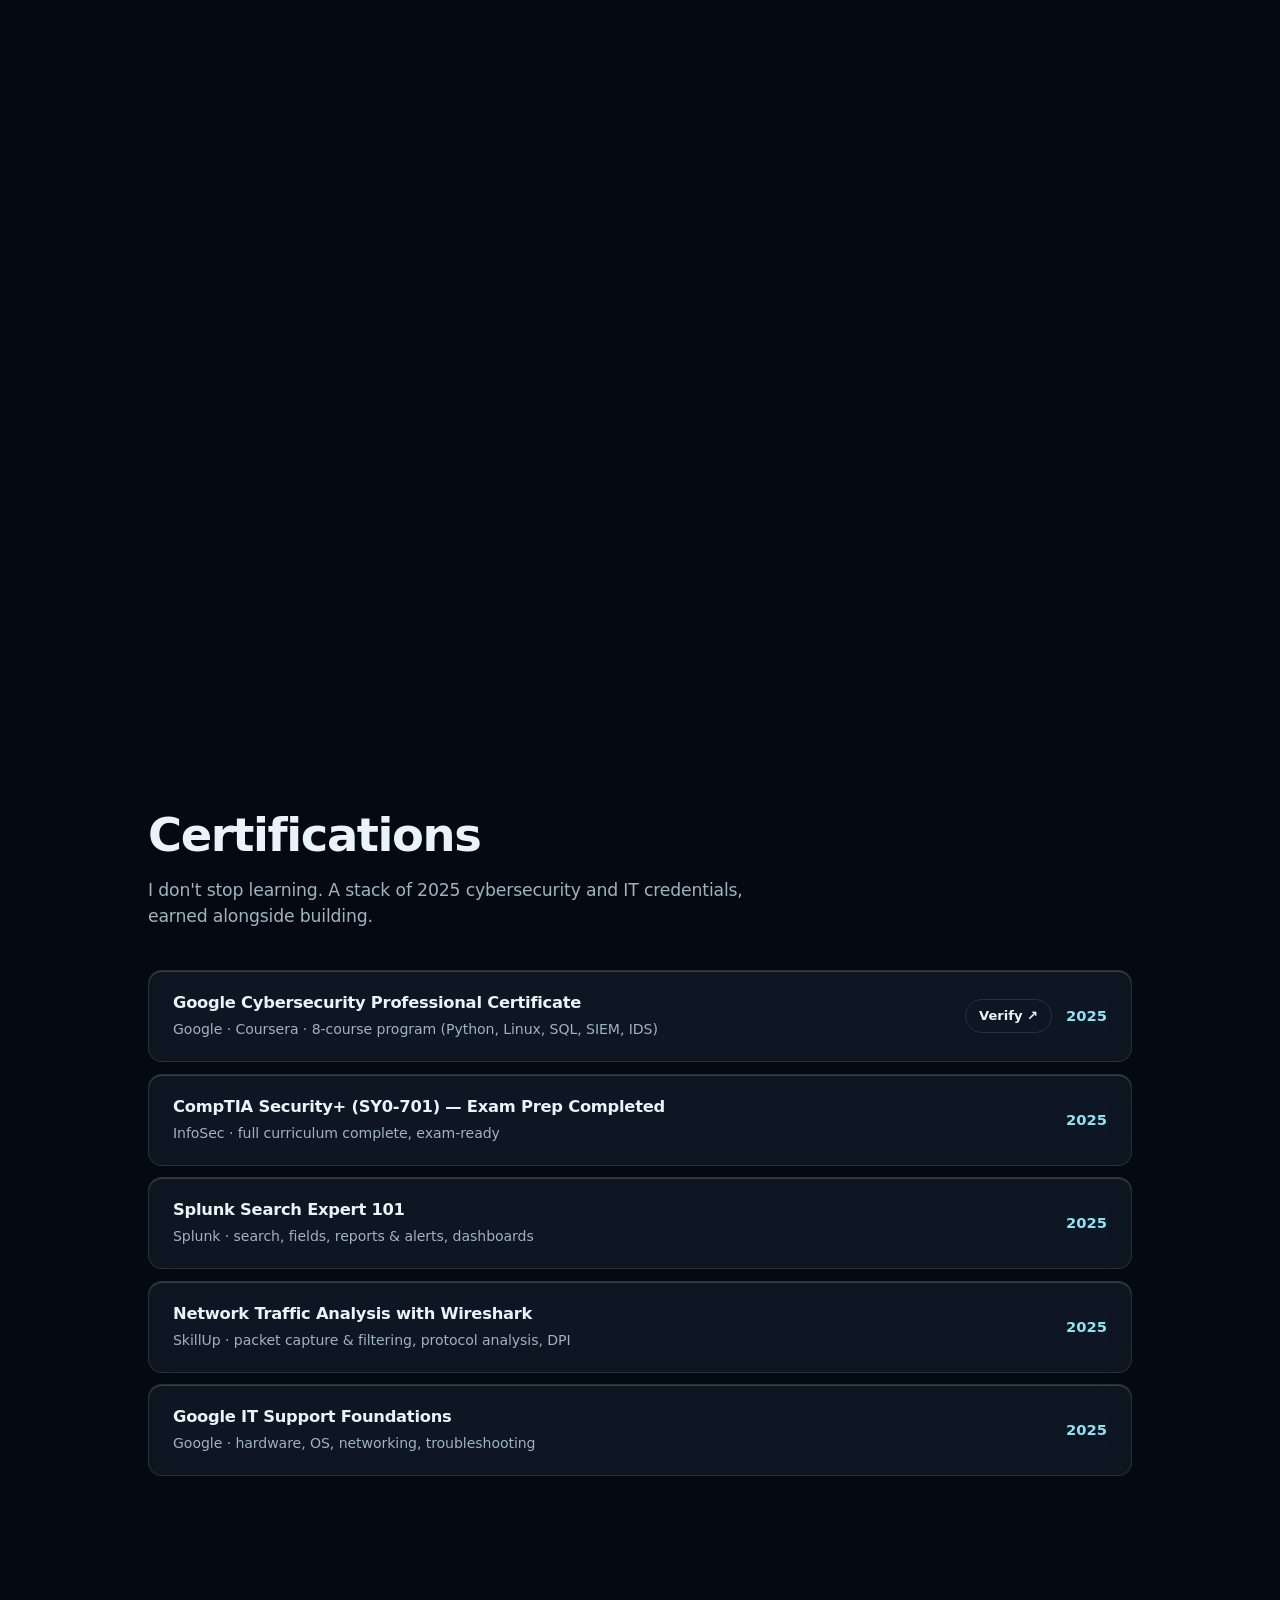
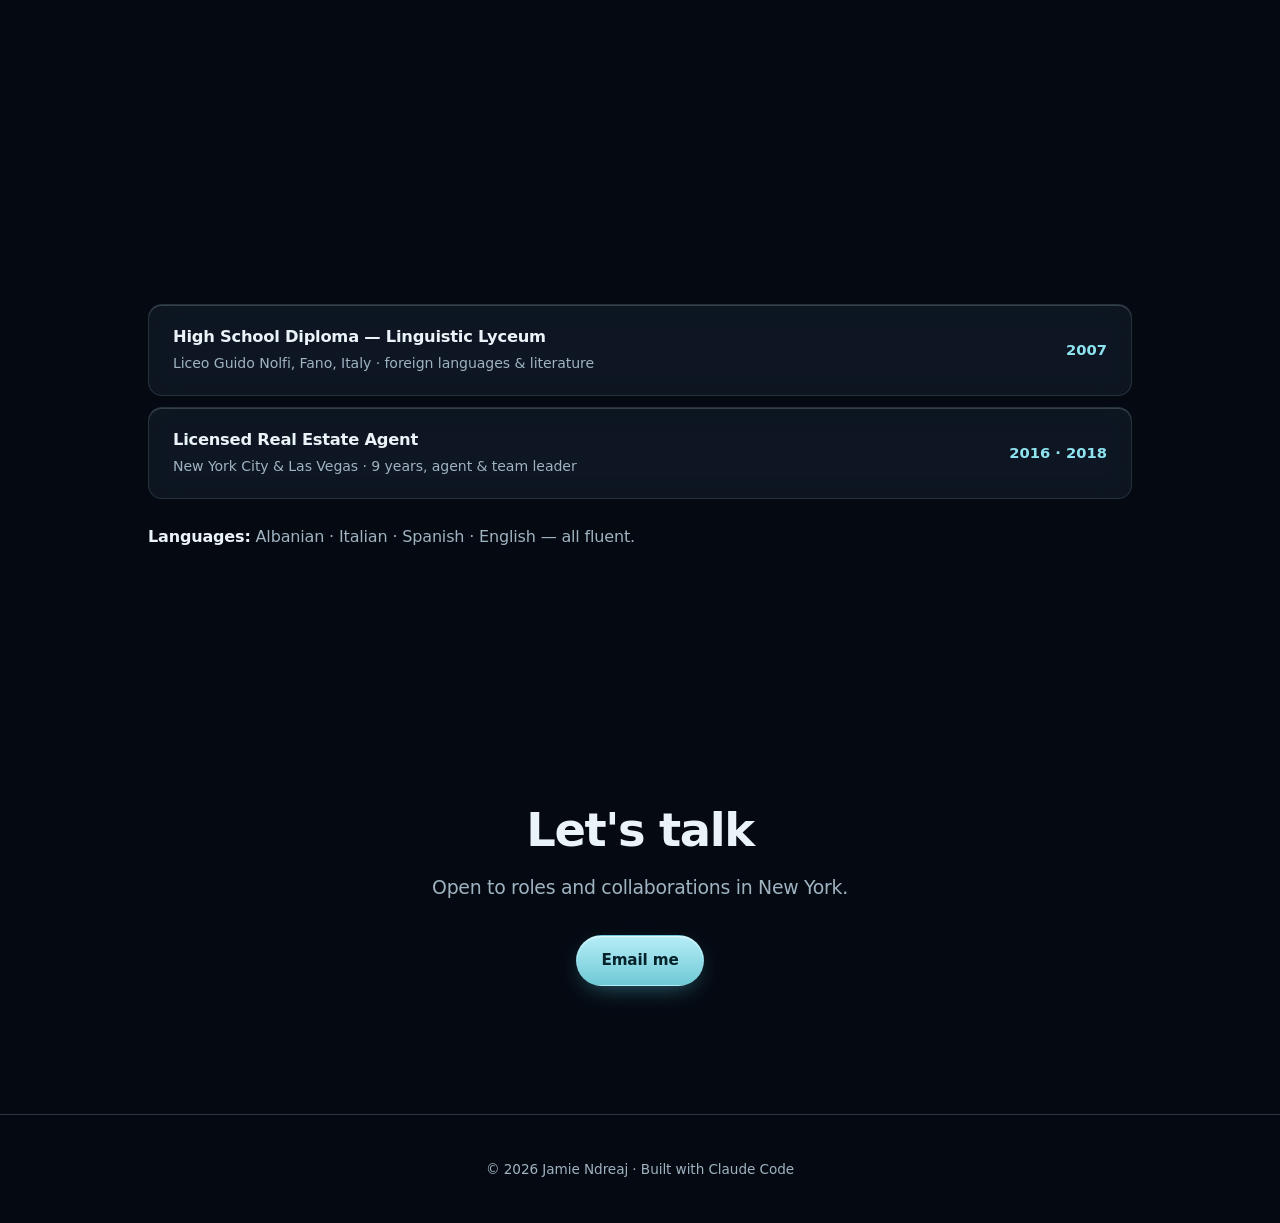
==== commit 007a6930: "Add Alter to the portfolio, and give LunaRest its icon Alter was missing from the site entirely — th" ====
--- a/index.html
+++ b/index.html
@@ -72,6 +72,37 @@
 
 
 
+    <!-- ---- Alter ---- -->
+    <article class="project">
+      <div class="project-media">
+        <div class="phone">
+          <div class="phone-screen splash splash-alter">
+            <img class="app-icon" src="assets/screenshots/alter-icon.png" alt="Alter app icon" />
+            <span class="splash-name">Alter</span>
+          </div>
+        </div>
+      </div>
+      <div class="project-body">
+        <h3>Alter: AI Chief of Staff</h3>
+        <p class="project-tagline">Knows your clients. And you.</p>
+        <p class="project-desc">
+          An alarm that wakes you and reads your day out loud &mdash; not a chime
+          and a list, but a spoken briefing in a real voice. The part nothing else
+          does: it knows the people in your day. You write what you actually think
+          about your clients, and the morning you see them it reminds you &mdash;
+          before you walk in, not after. You can interrupt it mid&#8209;sentence and
+          answer out loud, and it asks before it ever touches your calendar.
+          Private notes stay encrypted on the device: no account, no sync, no
+          export.
+        </p>
+        <ul class="tags">
+          <li>iOS</li><li>React Native</li><li>Expo</li><li>Claude</li><li>ElevenLabs</li><li>AlarmKit</li><li>Cloudflare Workers</li><li>RevenueCat</li>
+        </ul>
+        <div class="project-links">
+          <a href="https://apps.apple.com/app/id6804390981" target="_blank" rel="noopener" class="btn btn-small">App Store &#8599;</a>
+        </div>
+      </div>
+    </article>
     <!-- ---- Tutto AI (coming soon) ---- -->
     <article class="project">
       <div class="project-media">
@@ -140,8 +171,9 @@
     <article class="project">
       <div class="project-media">
         <div class="phone">
-          <div class="phone-screen">
-            <img src="assets/screenshots/luna-home.png" alt="LunaRest home screen" />
+          <div class="phone-screen splash splash-luna">
+            <img class="app-icon" src="assets/screenshots/luna-icon.png" alt="LunaRest app icon" />
+            <span class="splash-name">LunaRest</span>
           </div>
         </div>
       </div>
--- a/styles.css
+++ b/styles.css
@@ -418,8 +418,15 @@
 .phone-screen.splash { display: flex; flex-direction: column; align-items: center; justify-content: center; gap: 18px; }
 .phone-screen.splash .app-icon { width: 46%; height: auto; border-radius: 24%; box-shadow: 0 14px 34px -10px rgba(0, 0, 0, 0.65); }
 .phone-screen.splash .splash-name { color: #eef6fa; font-weight: 600; letter-spacing: -0.01em; font-size: 1.05rem; }
-.splash-nourish { background: radial-gradient(120% 90% at 50% 22%, #12655a, #052420); }
+.splash-nourish { background: radial-gradient(120% 90% at 50% 22%, #4A90E8, #0B3E9E); }
 .splash-nourish .app-icon { width: 58%; border-radius: 26%; }
+/* Alter — the app's own deep-sea ground, light from the top right. */
+.splash-alter { background: radial-gradient(120% 90% at 72% 12%, #2E8FD0, #0B3F68 52%, #04203A); }
+.splash-alter .app-icon { width: 56%; border-radius: 24%; }
+
+/* LunaRest — night, so the icon reads as a moon against it. */
+.splash-luna { background: radial-gradient(120% 90% at 50% 20%, #2B2A5E, #0C0A22); }
+.splash-luna .app-icon { width: 56%; border-radius: 24%; }
 .splash-tutto { background: #000; }
 .splash-tutto .app-icon { width: 62%; border-radius: 0; box-shadow: none; }
 .splash-tutto .splash-name { color: #f2f2f2; }
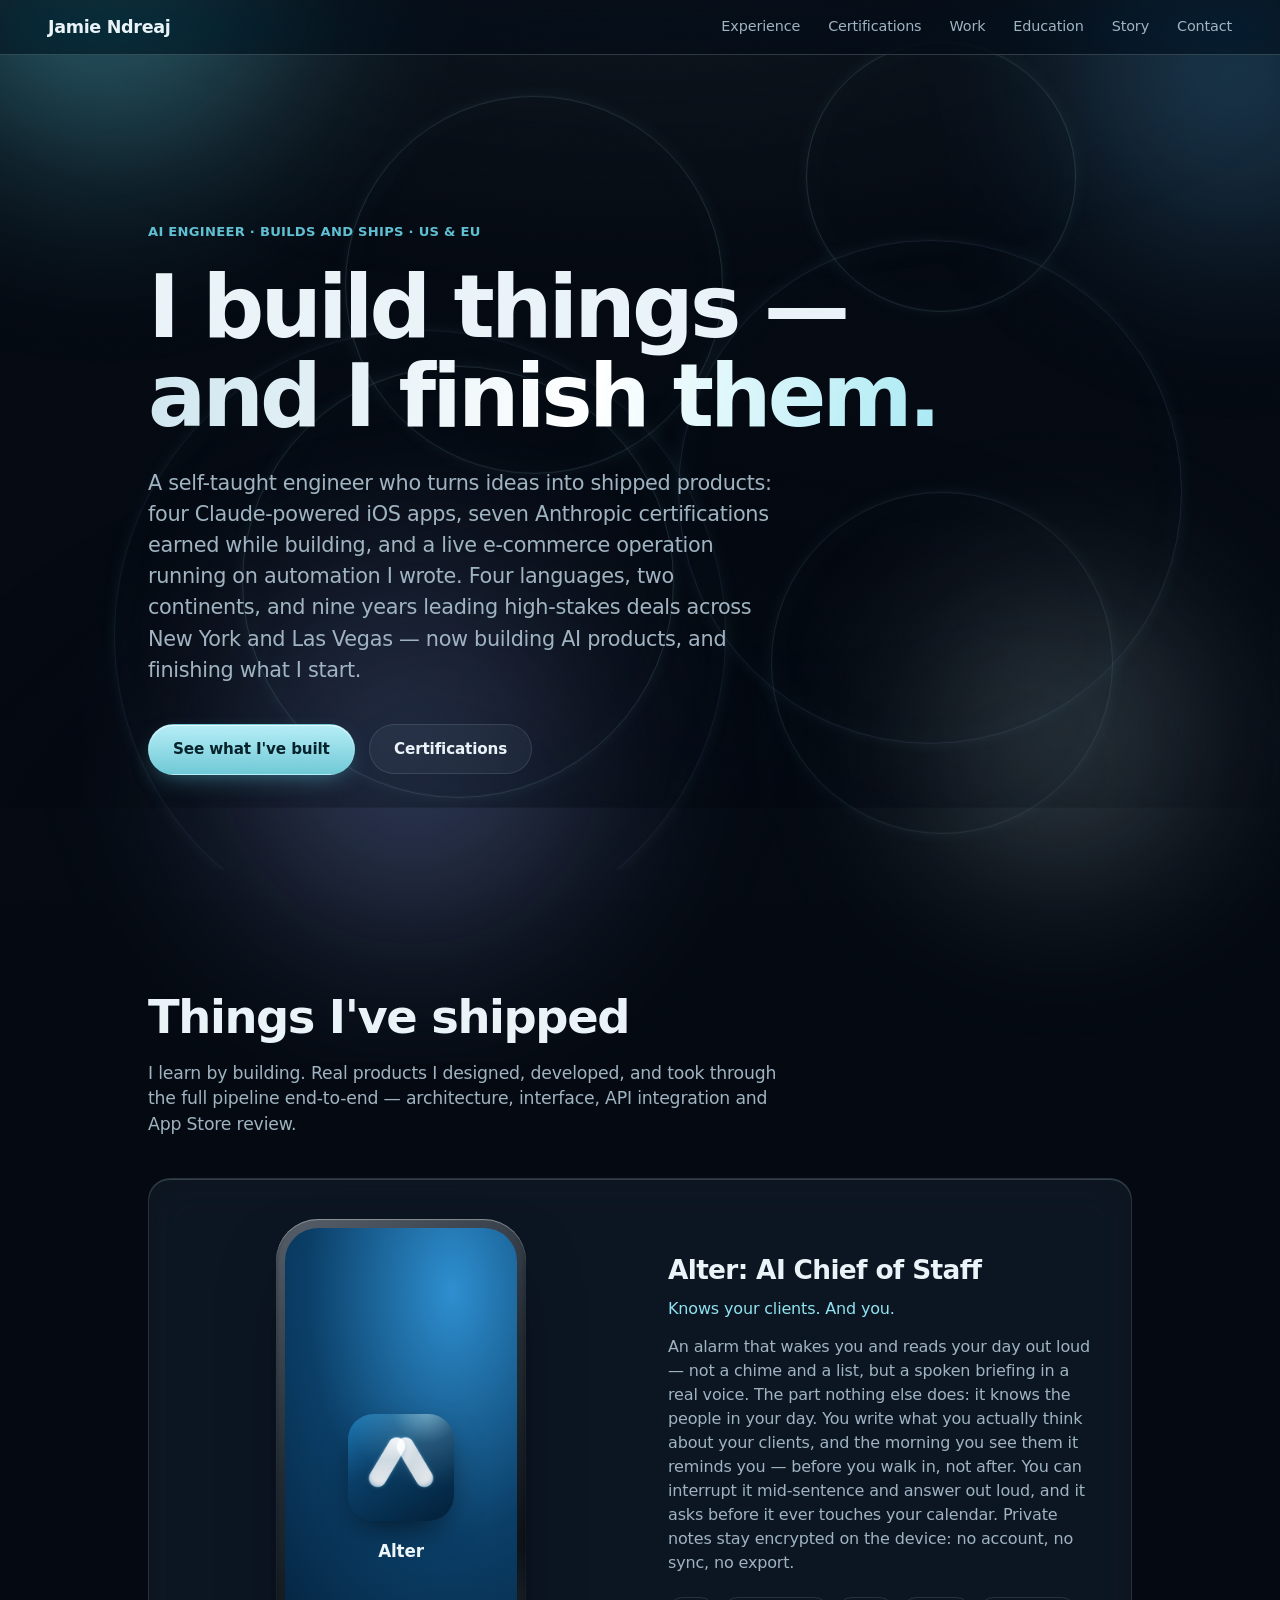
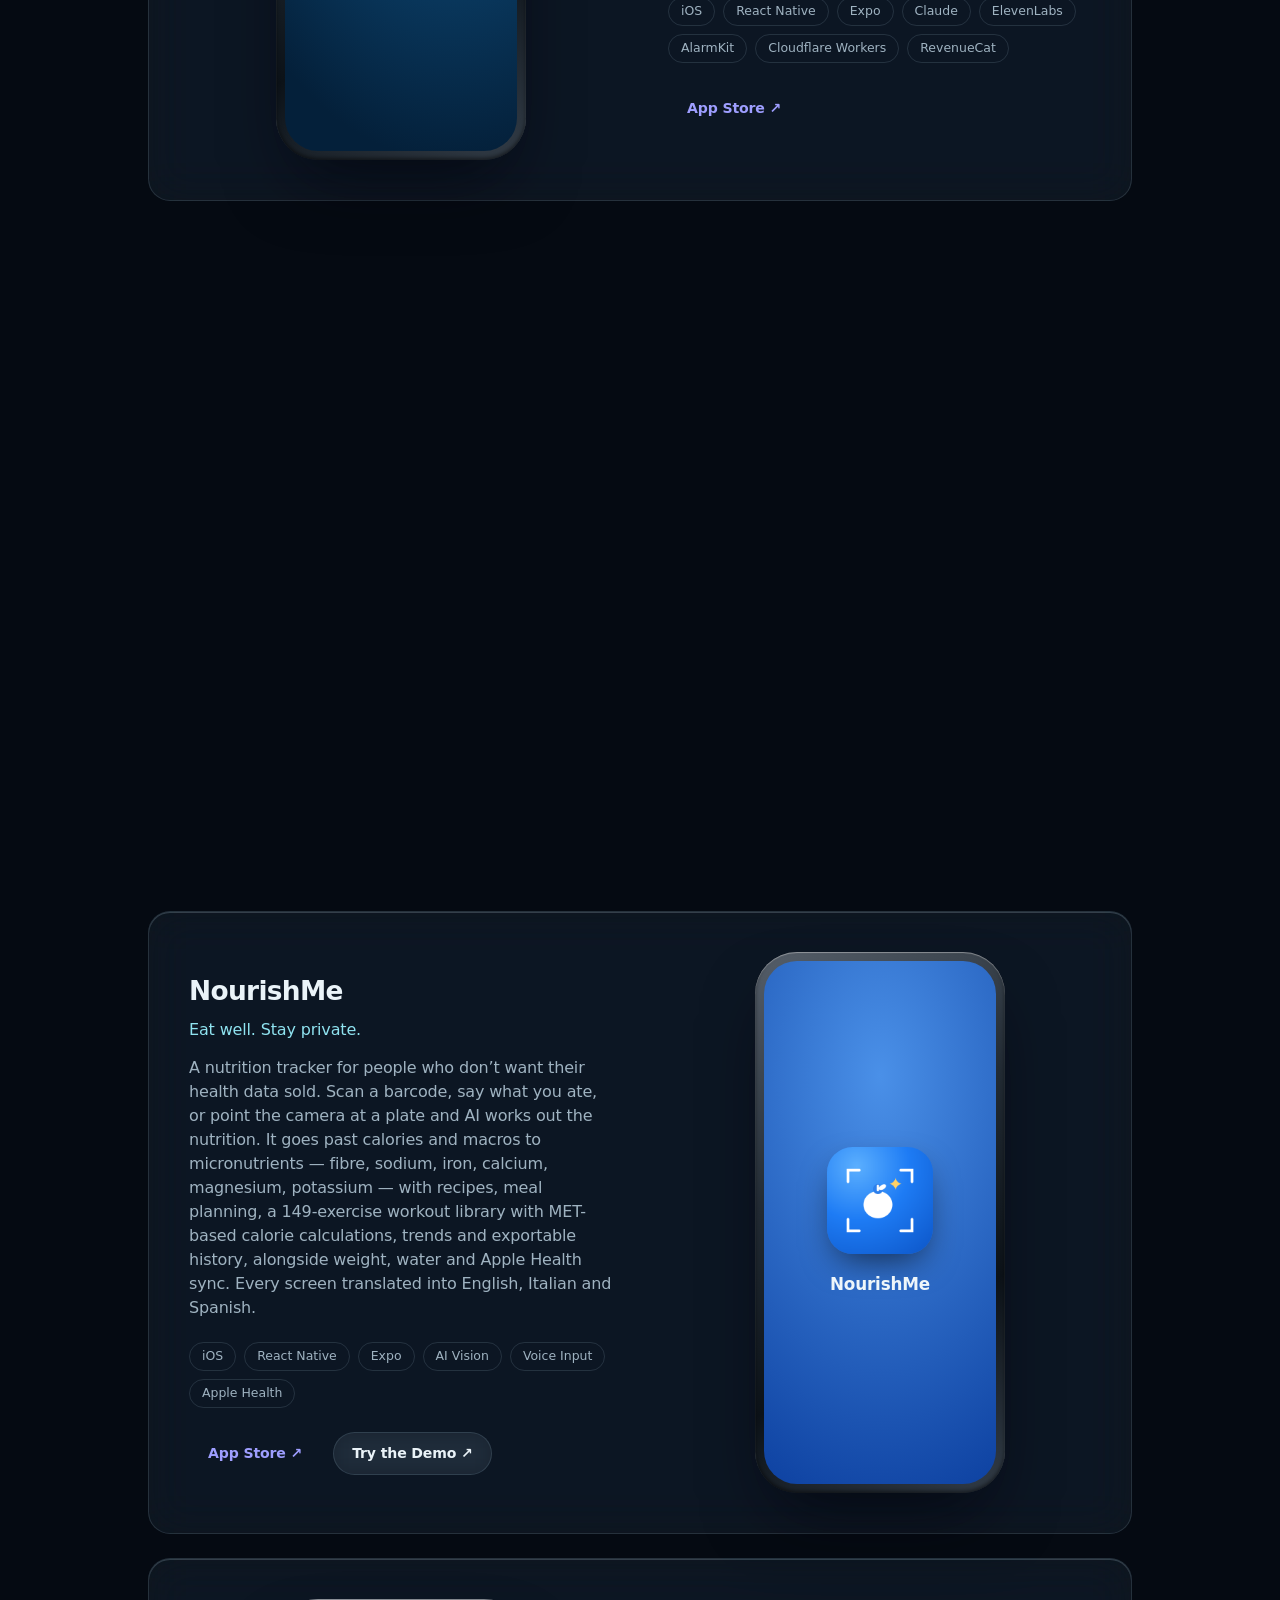
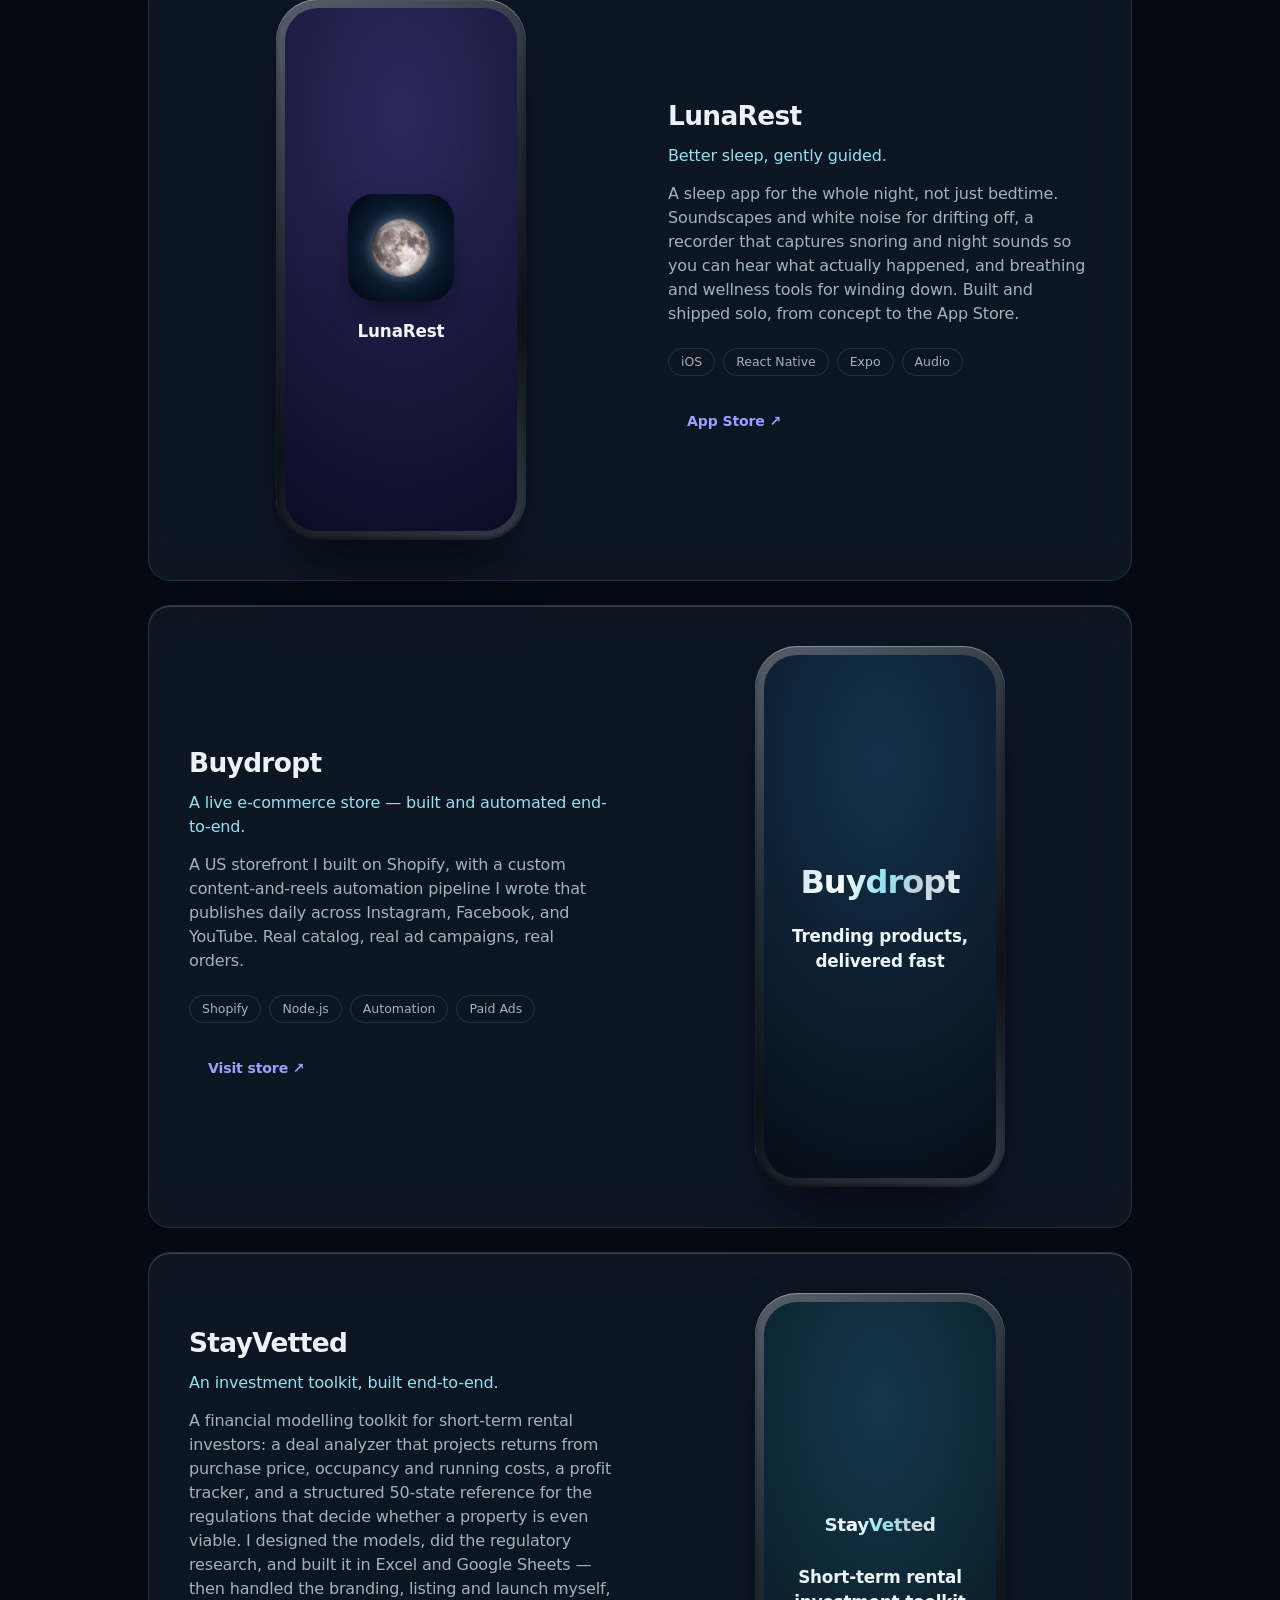
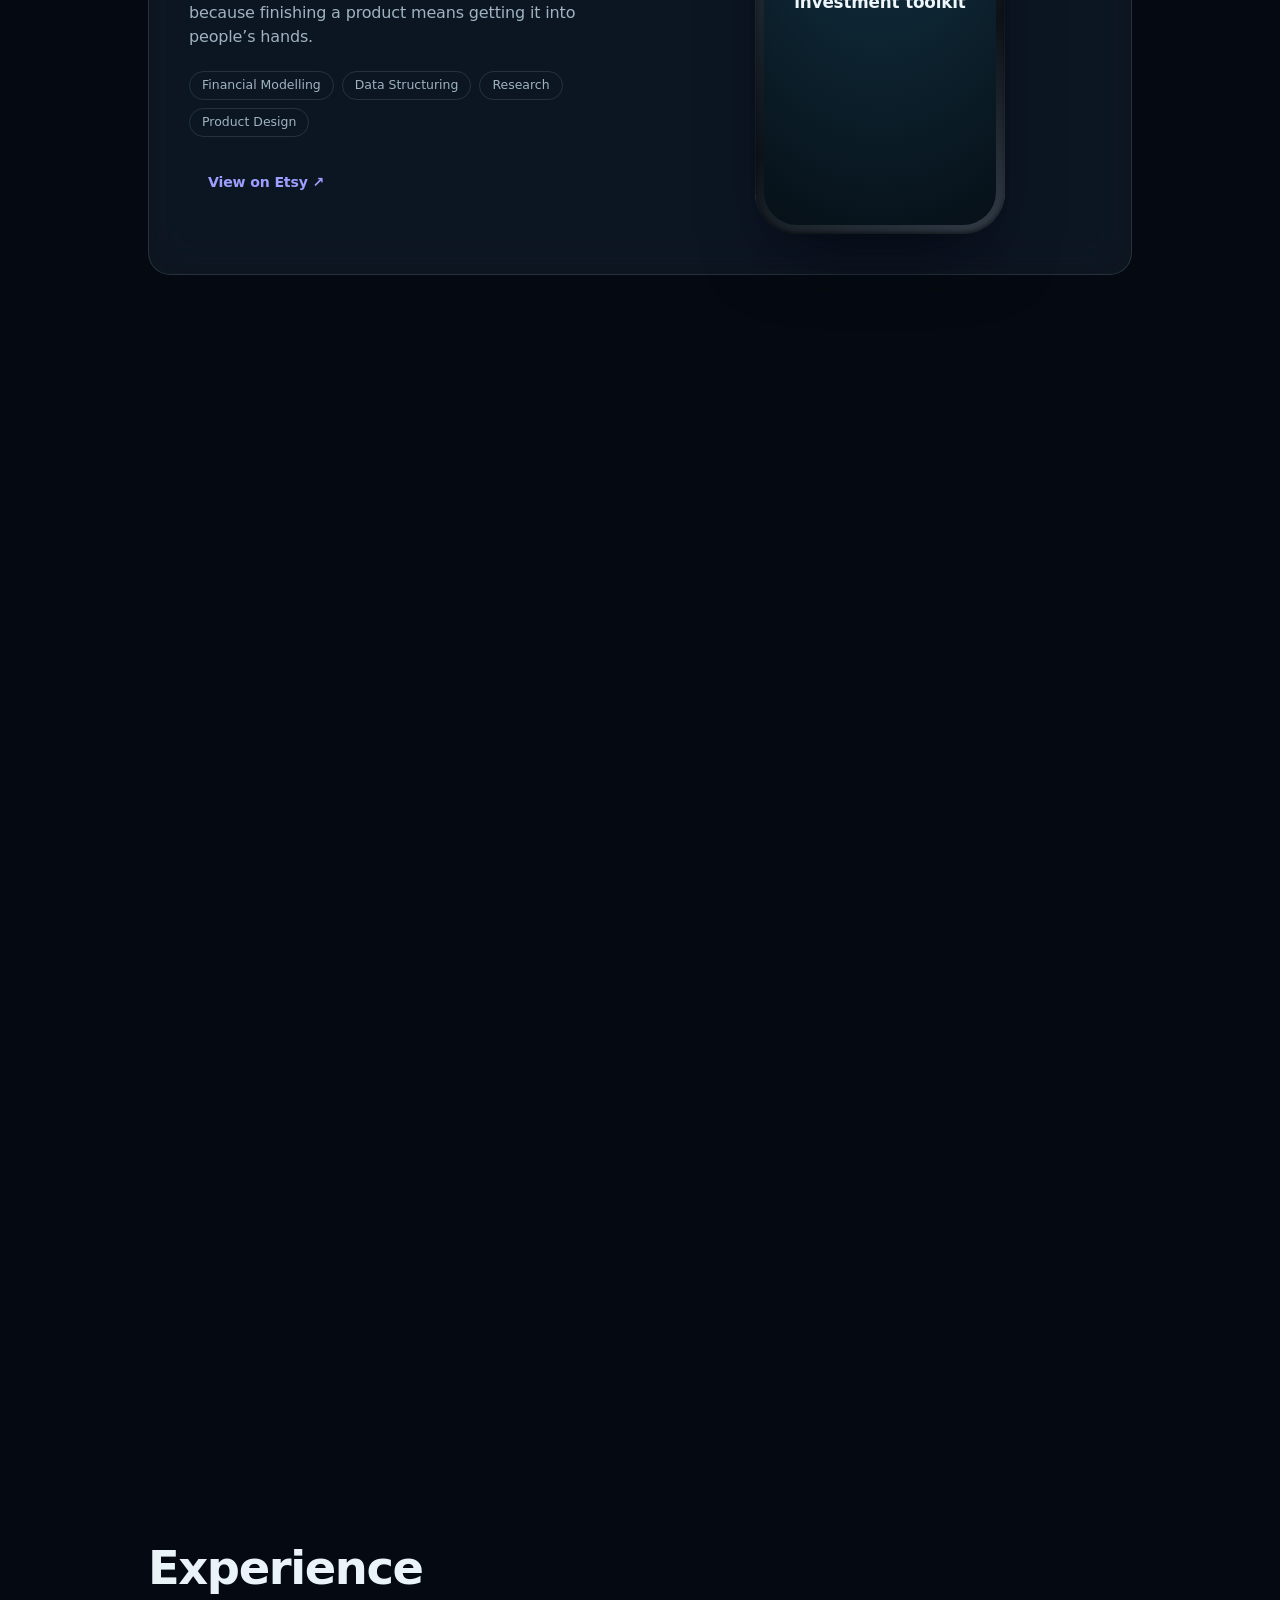
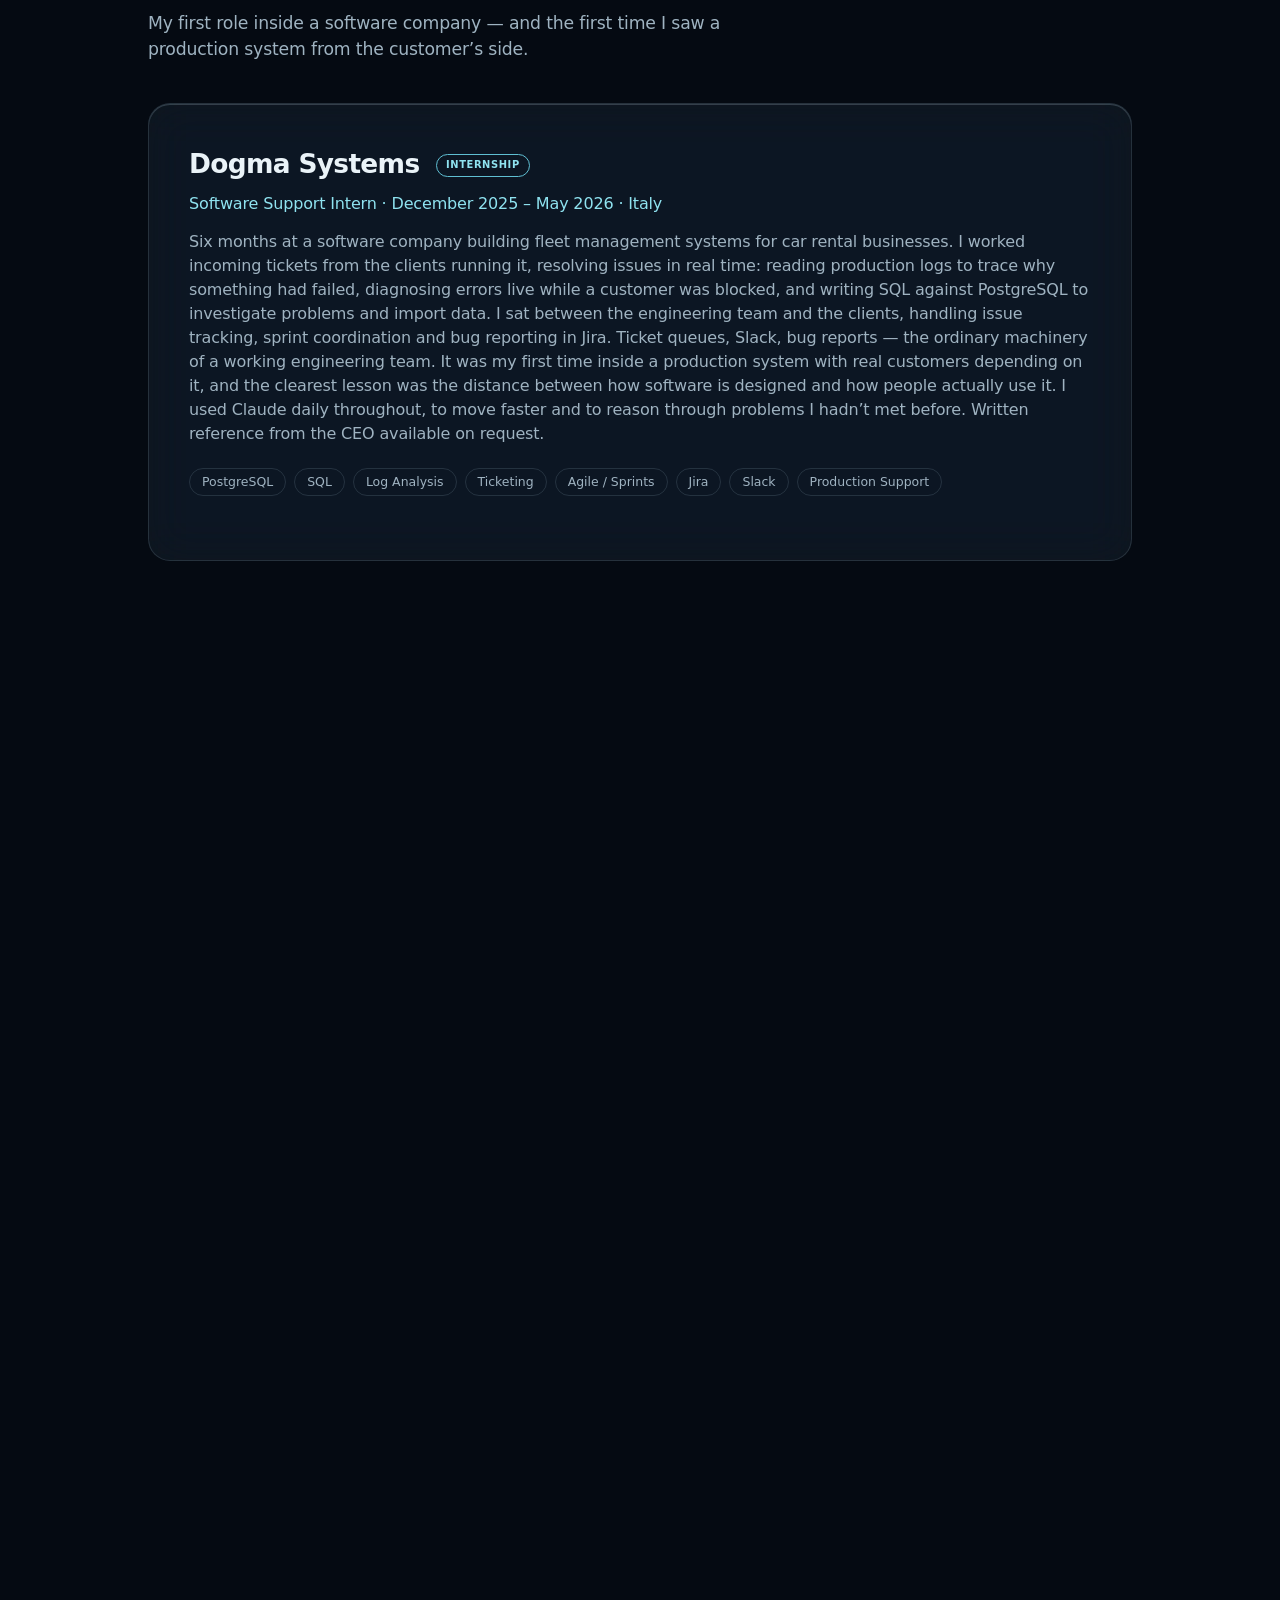
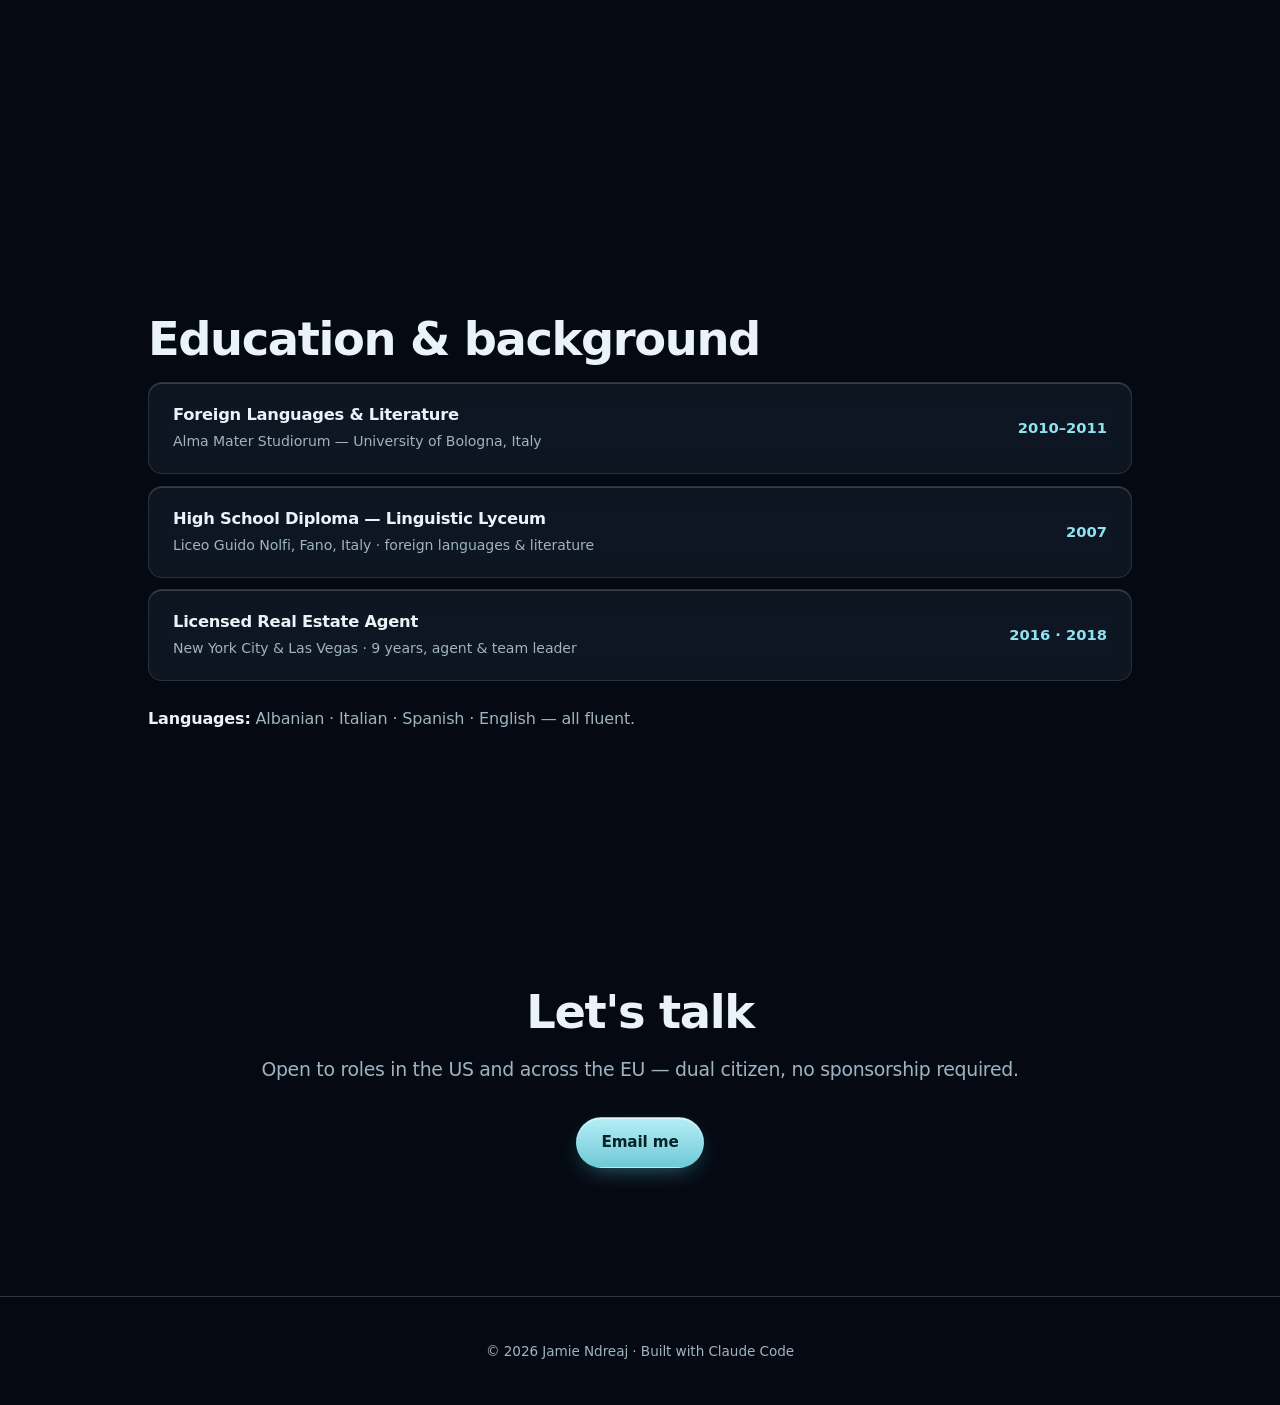
==== commit 05684687: "Reposition for AI engineering roles; refresh LunaRest icon - Lead with AI: title, eyebrow, hero and " ====
--- a/index.html
+++ b/index.html
@@ -3,8 +3,8 @@
 <head>
   <meta charset="UTF-8" />
   <meta name="viewport" content="width=device-width, initial-scale=1.0" />
-  <title>Jamie Ndreaj — Builder & Problem-Solver</title>
-  <meta name="description" content="Self-taught builder who ships. Three iOS apps, a live e-commerce operation on automation I built, and a growing foundation in cybersecurity. Based in New York." />
+  <title>Jamie Ndreaj — AI Engineer</title>
+  <meta name="description" content="Self-taught engineer who ships. Four Claude-powered iOS apps, seven Anthropic certifications, and a live e-commerce operation running on automation I built. US and EU citizen." />
   <meta name="theme-color" content="#050a12" />
   <link rel="stylesheet" href="styles.css" />
   <script>document.documentElement.classList.add('js');</script>
@@ -46,14 +46,15 @@
 
   <!-- ===================== HERO ===================== -->
   <section id="top" class="hero">
-    <p class="eyebrow">Builder · Problem-Solver · New York</p>
+    <p class="eyebrow">AI Engineer · Builds and Ships · US &amp; EU</p>
     <h1>I build things —<br /><span class="accent">and I finish them.</span></h1>
     <p class="lede">
-      A self-taught builder who turns ideas into shipped products: three iOS
-      apps, a live e-commerce operation running on automation I wrote, and a
-      growing foundation in cybersecurity. Four languages, two continents, and
-      nine years leading high-stakes deals across New York and Las Vegas —
-      now building in tech, and finishing what I start.
+      A self-taught engineer who turns ideas into shipped products: four
+      Claude-powered iOS apps, seven Anthropic certifications earned while
+      building, and a live e-commerce operation running on automation I wrote.
+      Four languages, two continents, and nine years leading high-stakes deals
+      across New York and Las Vegas — now building AI products, and finishing
+      what I start.
     </p>
     <div class="hero-actions">
       <a href="#work" class="btn btn-primary">See what I've built</a>
@@ -280,7 +281,7 @@
         Certificate and a stack of security and IT credentials.
       </p>
       <p>
-        I'm looking for a role in New York where I can build, solve real
+        I'm looking for a role where I can build, solve real
         problems, and keep growing — on a team that values someone hands-on,
         resourceful, and relentless about finishing what she starts.
       </p>
@@ -323,8 +324,15 @@
 
   <section id="certs" class="section">
     <h2 class="section-title">Certifications</h2>
-    <p class="section-intro">I don't stop learning. A stack of 2025 cybersecurity and IT credentials, earned alongside building.</p>
+    <p class="section-intro">I don't stop learning. Seven Anthropic certifications earned while building on the Claude API, on top of a stack of 2025 cybersecurity and IT credentials.</p>
     <ul class="cert-list">
+      <li class="cert">
+        <div class="cert-main">
+          <span class="cert-name">Claude Certified Architect path — 6 of 7 courses complete</span>
+          <span class="cert-issuer">Anthropic · Claude 101 · Building with the Claude API · Introduction to Model Context Protocol · AI Fluency · Claude on Google Cloud · Claude Code 101 · Claude Code in Action</span>
+        </div>
+        <div class="cert-meta"><span class="cert-year">2026</span></div>
+      </li>
       <li class="cert">
         <div class="cert-main">
           <span class="cert-name">Google Cybersecurity Professional Certificate</span>
@@ -399,7 +407,7 @@
   <!-- ===================== CONTACT ===================== -->
   <section id="contact" class="section contact">
     <h2 class="section-title">Let's talk</h2>
-    <p class="contact-lede">Open to roles and collaborations in New York.</p>
+    <p class="contact-lede">Open to roles in the US and across the EU — dual citizen, no sponsorship required.</p>
     <div class="contact-links">
       <a href="mailto:xhemindreaj@gmail.com" class="btn btn-primary">Email me</a>
     </div>
